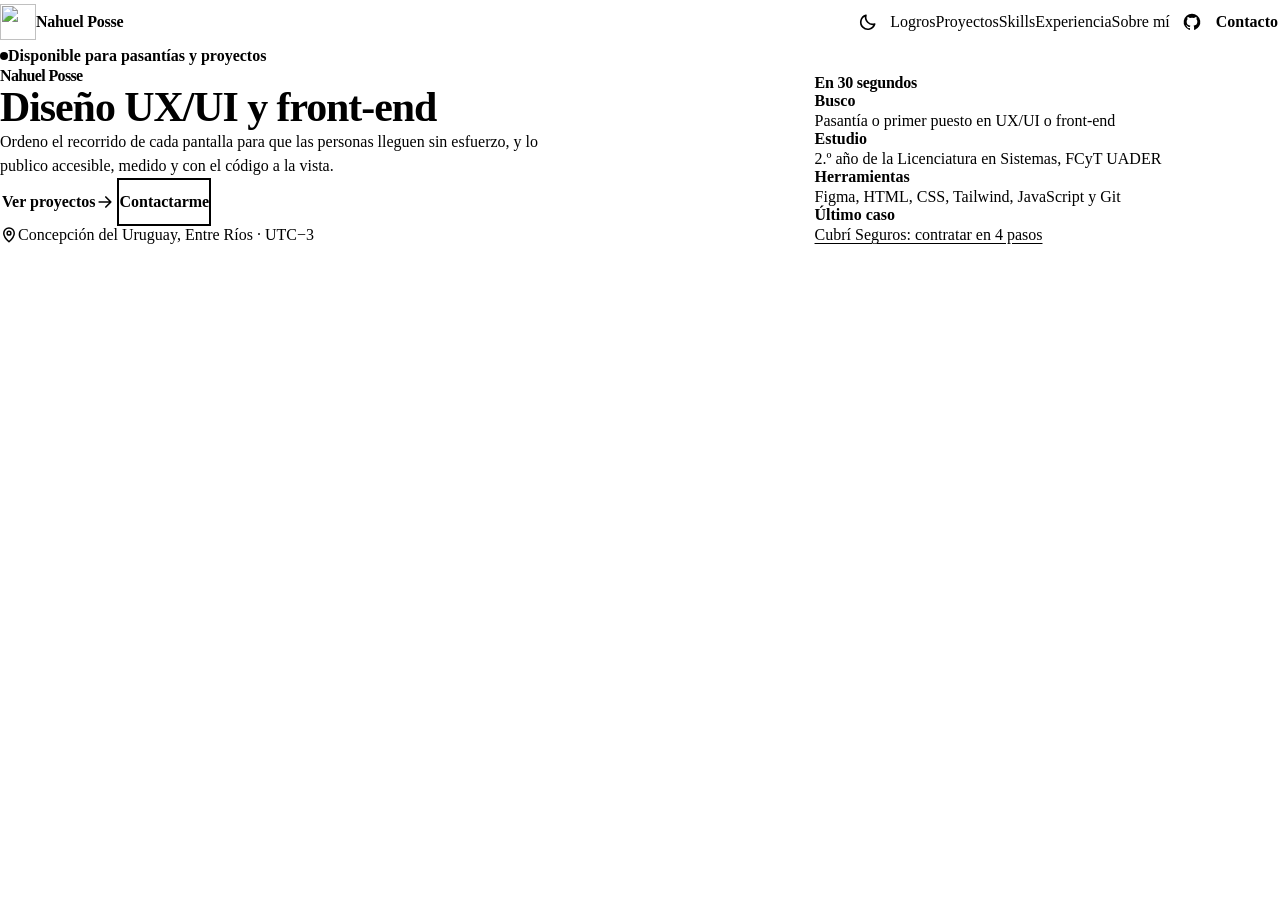
==== index.html @ 1134b464 "Agregar hero con líneas de río y ficha En 30 segundos Co-Authored-By: Claude Opus 5.5 <noreply@anthr" ====
<!doctype html>
<html lang="es">
<head>
  <meta charset="utf-8">
  <meta name="viewport" content="width=device-width, initial-scale=1">
  <meta http-equiv="Content-Security-Policy" content="default-src 'self'; img-src 'self' data:; style-src 'self'; font-src 'self'; script-src 'self'; connect-src 'self'; base-uri 'self'; form-action 'self'; object-src 'none'">
  <meta name="referrer" content="strict-origin-when-cross-origin">
  <title>Nahuel Posse · Diseño UX/UI y front-end en Entre Ríos</title>
  <meta name="description" content="Portfolio de Nahuel Posse, estudiante de Sistemas en la FCyT UADER. Casos de estudio de diseño UX/UI y maquetado accesible con HTML y CSS.">
  <meta name="author" content="Nahuel Posse">
  <meta name="theme-color" content="#f7f2e8">
  <link rel="canonical" href="https://nahux-controlz.github.io/">
  <meta property="og:type" content="website">
  <meta property="og:locale" content="es_AR">
  <meta property="og:url" content="https://nahux-controlz.github.io/">
  <meta property="og:title" content="Nahuel Posse · Diseño UX/UI y front-end">
  <meta property="og:description" content="Casos de estudio de diseño UX/UI y maquetado accesible, del recorrido del usuario al sitio publicado.">
  <meta property="og:image" content="https://nahux-controlz.github.io/assets/img/og.png">
  <meta property="og:image:width" content="1200">
  <meta property="og:image:height" content="630">
  <meta property="og:image:alt" content="Nahuel Posse, diseño UX/UI y front-end, sobre líneas de un río.">
  <meta name="twitter:card" content="summary_large_image">
  <link rel="icon" href="assets/img/favicon.svg" type="image/svg+xml">
  <link rel="icon" href="assets/img/favicon-32.png" sizes="32x32" type="image/png">
  <link rel="apple-touch-icon" href="assets/img/apple-touch-icon.png">
  <link rel="preload" href="assets/fonts/bricolage-grotesque-latin-wght-normal.woff2" as="font" type="font/woff2" crossorigin>
  <link rel="preload" href="assets/fonts/atkinson-hyperlegible-latin-400-normal.woff2" as="font" type="font/woff2" crossorigin>
  <link rel="stylesheet" href="css/tokens.css">
  <link rel="stylesheet" href="css/main.css">
  <script src="js/theme.js"></script>
  <script src="js/main.js" defer></script>
</head>
<body>
  <a class="skip-link" href="#contenido">Saltar al contenido</a>

  <header class="site-header">
    <div class="container site-header__bar">
      <a class="brand" href="#inicio">
        <img src="assets/img/favicon.svg" alt="" width="36" height="36">
        <span>Nahuel Posse</span>
      </a>

      <nav class="main-nav" id="menu-principal" aria-label="Principal">
        <ul class="main-nav__list">
          <li><a class="main-nav__link" href="#logros">Logros</a></li>
          <li><a class="main-nav__link" href="#proyectos">Proyectos</a></li>
          <li><a class="main-nav__link" href="#skills">Skills</a></li>
          <li><a class="main-nav__link" href="#experiencia">Experiencia</a></li>
          <li><a class="main-nav__link" href="#sobre-mi">Sobre mí</a></li>
        </ul>
        <div class="main-nav__actions">
          <a class="icon-btn" href="https://github.com/nahux-controlz" target="_blank" rel="noopener noreferrer" aria-label="GitHub de Nahuel Posse (abre en otra pestaña)">
            <svg viewBox="0 0 24 24" fill="currentColor" aria-hidden="true"><path d="M12 2a10 10 0 0 0-3.16 19.49c.5.09.68-.22.68-.48v-1.7c-2.78.6-3.37-1.34-3.37-1.34-.45-1.16-1.11-1.47-1.11-1.47-.91-.62.07-.61.07-.61 1 .07 1.53 1.03 1.53 1.03.89 1.53 2.34 1.09 2.91.83.09-.65.35-1.09.63-1.34-2.22-.25-4.56-1.11-4.56-4.94 0-1.09.39-1.98 1.03-2.68-.1-.25-.45-1.27.1-2.65 0 0 .84-.27 2.75 1.02a9.56 9.56 0 0 1 5 0c1.91-1.29 2.75-1.02 2.75-1.02.55 1.38.2 2.4.1 2.65.64.7 1.03 1.59 1.03 2.68 0 3.84-2.34 4.68-4.57 4.93.36.31.68.92.68 1.85v2.74c0 .27.18.58.69.48A10 10 0 0 0 12 2Z"/></svg>
          </a>
          <a class="btn btn--primary btn--small" href="#contacto">Contacto</a>
        </div>
      </nav>

      <div class="site-header__tools">
        <button class="icon-btn" type="button" data-theme-toggle aria-pressed="false" aria-label="Modo oscuro">
          <svg class="theme-icon--moon" viewBox="0 0 24 24" fill="none" stroke="currentColor" stroke-width="2" stroke-linecap="round" stroke-linejoin="round" aria-hidden="true"><path d="M20 14.5A8.5 8.5 0 0 1 9.5 4a8.5 8.5 0 1 0 10.5 10.5Z"/></svg>
          <svg class="theme-icon--sun" viewBox="0 0 24 24" fill="none" stroke="currentColor" stroke-width="2" stroke-linecap="round" aria-hidden="true"><circle cx="12" cy="12" r="4"/><path d="M12 2v2M12 20v2M4.9 4.9l1.4 1.4M17.7 17.7l1.4 1.4M2 12h2M20 12h2M4.9 19.1l1.4-1.4M17.7 6.3l1.4-1.4"/></svg>
        </button>
        <button class="icon-btn menu-toggle" type="button" data-menu-toggle aria-expanded="false" aria-controls="menu-principal" aria-label="Abrir menú">
          <svg class="menu-toggle__open" viewBox="0 0 24 24" fill="none" stroke="currentColor" stroke-width="2" stroke-linecap="round" aria-hidden="true"><path d="M4 7h16M4 12h16M4 17h16"/></svg>
          <svg class="menu-toggle__close" viewBox="0 0 24 24" fill="none" stroke="currentColor" stroke-width="2" stroke-linecap="round" aria-hidden="true"><path d="M6 6l12 12M18 6 6 18"/></svg>
        </button>
      </div>
    </div>
  </header>

  <main id="contenido" tabindex="-1">
    <section class="hero" id="inicio" aria-labelledby="hero-title">
      <svg class="river" viewBox="0 0 1600 900" preserveAspectRatio="xMidYMid slice" aria-hidden="true" focusable="false"><path class="river__line" pathLength="1" d="M-40.0 737.9C-33.0 737.0 -12.0 734.7 2.0 732.5C16.0 730.3 30.0 727.6 44.0 724.5C58.0 721.4 72.0 717.7 86.0 713.7C100.0 709.6 114.0 705.1 128.0 700.1C142.0 695.2 156.0 689.8 170.0 684.1C184.0 678.4 198.0 672.2 212.0 665.9C226.0 659.6 240.0 652.9 254.0 646.1C268.0 639.4 282.0 632.4 296.0 625.4C310.0 618.5 324.0 611.3 338.0 604.4C352.0 597.4 366.0 590.4 380.0 583.7C394.0 576.9 408.0 570.3 422.0 563.9C436.0 557.5 450.0 551.4 464.0 545.5C478.0 539.7 492.0 534.1 506.0 528.9C520.0 523.6 534.0 518.7 548.0 514.1C562.0 509.5 576.0 505.2 590.0 501.2C604.0 497.2 618.0 493.5 632.0 490.0C646.0 486.5 660.0 483.3 674.0 480.2C688.0 477.1 702.0 474.2 716.0 471.3C730.0 468.3 744.0 465.6 758.0 462.7C772.0 459.8 786.0 456.9 800.0 453.9C814.0 450.8 828.0 447.7 842.0 444.2C856.0 440.8 870.0 437.2 884.0 433.3C898.0 429.3 912.0 425.1 926.0 420.6C940.0 416.0 954.0 411.1 968.0 405.9C982.0 400.7 996.0 395.1 1010.0 389.1C1024.0 383.2 1038.0 376.9 1052.0 370.4C1066.0 363.8 1080.0 356.9 1094.0 349.8C1108.0 342.8 1122.0 335.4 1136.0 328.0C1150.0 320.6 1164.0 313.0 1178.0 305.5C1192.0 298.0 1206.0 290.3 1220.0 282.9C1234.0 275.4 1248.0 268.0 1262.0 260.9C1276.0 253.8 1290.0 246.8 1304.0 240.2C1318.0 233.7 1332.0 227.4 1346.0 221.6C1360.0 215.8 1374.0 210.4 1388.0 205.5C1402.0 200.7 1416.0 196.3 1430.0 192.4C1444.0 188.6 1458.0 185.2 1472.0 182.4C1486.0 179.7 1500.0 177.4 1514.0 175.7C1528.0 173.9 1542.0 172.7 1556.0 171.9C1570.0 171.0 1584.0 170.7 1598.0 170.6C1612.0 170.6 1633.0 171.3 1640.0 171.5"/><path class="river__line" pathLength="1" d="M-40.0 769.4C-33.0 768.7 -12.0 767.0 2.0 765.1C16.0 763.2 30.0 760.9 44.0 758.0C58.0 755.2 72.0 751.9 86.0 748.1C100.0 744.2 114.0 739.9 128.0 735.2C142.0 730.4 156.0 725.2 170.0 719.6C184.0 714.0 198.0 708.0 212.0 701.7C226.0 695.5 240.0 688.9 254.0 682.1C268.0 675.4 282.0 668.4 296.0 661.4C310.0 654.4 324.0 647.2 338.0 640.1C352.0 633.1 366.0 626.0 380.0 619.1C394.0 612.2 408.0 605.3 422.0 598.7C436.0 592.2 450.0 585.8 464.0 579.6C478.0 573.5 492.0 567.7 506.0 562.1C520.0 556.6 534.0 551.3 548.0 546.3C562.0 541.4 576.0 536.7 590.0 532.3C604.0 527.9 618.0 523.8 632.0 519.9C646.0 515.9 660.0 512.3 674.0 508.7C688.0 505.0 702.0 501.7 716.0 498.2C730.0 494.8 744.0 491.5 758.0 488.1C772.0 484.7 786.0 481.3 800.0 477.7C814.0 474.1 828.0 470.4 842.0 466.4C856.0 462.4 870.0 458.3 884.0 453.8C898.0 449.3 912.0 444.5 926.0 439.4C940.0 434.3 954.0 428.9 968.0 423.1C982.0 417.3 996.0 411.1 1010.0 404.7C1024.0 398.2 1038.0 391.4 1052.0 384.3C1066.0 377.2 1080.0 369.8 1094.0 362.3C1108.0 354.7 1122.0 346.9 1136.0 339.0C1150.0 331.2 1164.0 323.1 1178.0 315.1C1192.0 307.2 1206.0 299.1 1220.0 291.3C1234.0 283.5 1248.0 275.7 1262.0 268.2C1276.0 260.8 1290.0 253.5 1304.0 246.6C1318.0 239.8 1332.0 233.2 1346.0 227.2C1360.0 221.2 1374.0 215.5 1388.0 210.5C1402.0 205.4 1416.0 200.8 1430.0 196.9C1444.0 192.9 1458.0 189.5 1472.0 186.6C1486.0 183.7 1500.0 181.4 1514.0 179.7C1528.0 177.9 1542.0 176.7 1556.0 175.9C1570.0 175.1 1584.0 174.9 1598.0 174.9C1612.0 174.9 1633.0 175.9 1640.0 176.1"/><path class="river__line" pathLength="1" d="M-40.0 800.9C-33.0 800.3 -12.0 799.2 2.0 797.7C16.0 796.1 30.0 794.1 44.0 791.6C58.0 789.0 72.0 786.0 86.0 782.4C100.0 778.9 114.0 774.7 128.0 770.2C142.0 765.6 156.0 760.6 170.0 755.1C184.0 749.7 198.0 743.8 212.0 737.6C226.0 731.4 240.0 724.8 254.0 718.1C268.0 711.4 282.0 704.4 296.0 697.3C310.0 690.3 324.0 683.0 338.0 675.9C352.0 668.7 366.0 661.5 380.0 654.4C394.0 647.4 408.0 640.4 422.0 633.6C436.0 626.8 450.0 620.1 464.0 613.8C478.0 607.4 492.0 601.2 506.0 595.4C520.0 589.5 534.0 583.9 548.0 578.6C562.0 573.3 576.0 568.2 590.0 563.4C604.0 558.6 618.0 554.1 632.0 549.7C646.0 545.3 660.0 541.2 674.0 537.1C688.0 533.0 702.0 529.2 716.0 525.2C730.0 521.3 744.0 517.5 758.0 513.6C772.0 509.6 786.0 505.7 800.0 501.5C814.0 497.4 828.0 493.1 842.0 488.6C856.0 484.0 870.0 479.3 884.0 474.3C898.0 469.2 912.0 463.9 926.0 458.2C940.0 452.6 954.0 446.6 968.0 440.2C982.0 433.9 996.0 427.2 1010.0 420.2C1024.0 413.2 1038.0 405.8 1052.0 398.2C1066.0 390.7 1080.0 382.7 1094.0 374.7C1108.0 366.7 1122.0 358.3 1136.0 350.0C1150.0 341.7 1164.0 333.2 1178.0 324.8C1192.0 316.4 1206.0 307.9 1220.0 299.7C1234.0 291.5 1248.0 283.3 1262.0 275.5C1276.0 267.8 1290.0 260.1 1304.0 253.0C1318.0 245.9 1332.0 239.0 1346.0 232.8C1360.0 226.5 1374.0 220.6 1388.0 215.4C1402.0 210.2 1416.0 205.4 1430.0 201.3C1444.0 197.2 1458.0 193.7 1472.0 190.7C1486.0 187.8 1500.0 185.5 1514.0 183.7C1528.0 181.9 1542.0 180.7 1556.0 180.0C1570.0 179.2 1584.0 179.0 1598.0 179.2C1612.0 179.3 1633.0 180.5 1640.0 180.8"/><path class="river__line" pathLength="1" d="M-40.0 832.3C-33.0 832.0 -12.0 831.5 2.0 830.3C16.0 829.1 30.0 827.4 44.0 825.1C58.0 822.9 72.0 820.1 86.0 816.8C100.0 813.5 114.0 809.6 128.0 805.2C142.0 800.9 156.0 795.9 170.0 790.6C184.0 785.3 198.0 779.5 212.0 773.4C226.0 767.3 240.0 760.8 254.0 754.1C268.0 747.4 282.0 740.4 296.0 733.3C310.0 726.2 324.0 718.9 338.0 711.7C352.0 704.4 366.0 697.0 380.0 689.8C394.0 682.6 408.0 675.4 422.0 668.4C436.0 661.4 450.0 654.5 464.0 647.9C478.0 641.3 492.0 634.8 506.0 628.6C520.0 622.5 534.0 616.5 548.0 610.8C562.0 605.1 576.0 599.7 590.0 594.5C604.0 589.3 618.0 584.3 632.0 579.5C646.0 574.7 660.0 570.1 674.0 565.6C688.0 561.0 702.0 556.6 716.0 552.2C730.0 547.8 744.0 543.5 758.0 539.0C772.0 534.5 786.0 530.0 800.0 525.3C814.0 520.6 828.0 515.9 842.0 510.8C856.0 505.7 870.0 500.4 884.0 494.8C898.0 489.2 912.0 483.3 926.0 477.1C940.0 470.8 954.0 464.3 968.0 457.4C982.0 450.5 996.0 443.2 1010.0 435.7C1024.0 428.2 1038.0 420.3 1052.0 412.2C1066.0 404.1 1080.0 395.6 1094.0 387.1C1108.0 378.6 1122.0 369.8 1136.0 361.0C1150.0 352.2 1164.0 343.2 1178.0 334.4C1192.0 325.6 1206.0 316.7 1220.0 308.1C1234.0 299.6 1248.0 291.0 1262.0 282.9C1276.0 274.8 1290.0 266.8 1304.0 259.4C1318.0 252.0 1332.0 244.9 1346.0 238.3C1360.0 231.8 1374.0 225.8 1388.0 220.3C1402.0 214.9 1416.0 210.0 1430.0 205.8C1444.0 201.5 1458.0 197.9 1472.0 194.9C1486.0 191.9 1500.0 189.5 1514.0 187.7C1528.0 185.9 1542.0 184.7 1556.0 184.0C1570.0 183.3 1584.0 183.2 1598.0 183.4C1612.0 183.7 1633.0 185.1 1640.0 185.4"/><path class="river__line" pathLength="1" d="M-40.0 863.8C-33.0 863.7 -12.0 863.7 2.0 862.8C16.0 862.0 30.0 860.6 44.0 858.7C58.0 856.7 72.0 854.2 86.0 851.2C100.0 848.1 114.0 844.4 128.0 840.2C142.0 836.1 156.0 831.3 170.0 826.2C184.0 821.0 198.0 815.3 212.0 809.3C226.0 803.3 240.0 796.8 254.0 790.1C268.0 783.4 282.0 776.4 296.0 769.3C310.0 762.1 324.0 754.8 338.0 747.4C352.0 740.1 366.0 732.6 380.0 725.2C394.0 717.8 408.0 710.4 422.0 703.2C436.0 696.0 450.0 688.9 464.0 682.0C478.0 675.1 492.0 668.4 506.0 661.9C520.0 655.4 534.0 649.1 548.0 643.1C562.0 637.0 576.0 631.2 590.0 625.6C604.0 620.0 618.0 614.6 632.0 609.3C646.0 604.1 660.0 599.0 674.0 594.0C688.0 589.0 702.0 584.1 716.0 579.2C730.0 574.3 744.0 569.4 758.0 564.4C772.0 559.4 786.0 554.4 800.0 549.2C814.0 543.9 828.0 538.6 842.0 532.9C856.0 527.3 870.0 521.5 884.0 515.3C898.0 509.1 912.0 502.7 926.0 495.9C940.0 489.1 954.0 482.0 968.0 474.5C982.0 467.1 996.0 459.3 1010.0 451.2C1024.0 443.2 1038.0 434.7 1052.0 426.1C1066.0 417.5 1080.0 408.6 1094.0 399.5C1108.0 390.5 1122.0 381.2 1136.0 372.0C1150.0 362.7 1164.0 353.3 1178.0 344.1C1192.0 334.9 1206.0 325.6 1220.0 316.6C1234.0 307.6 1248.0 298.7 1262.0 290.2C1276.0 281.7 1290.0 273.5 1304.0 265.8C1318.0 258.0 1332.0 250.7 1346.0 243.9C1360.0 237.2 1374.0 230.9 1388.0 225.3C1402.0 219.6 1416.0 214.6 1430.0 210.2C1444.0 205.8 1458.0 202.1 1472.0 199.0C1486.0 195.9 1500.0 193.5 1514.0 191.7C1528.0 189.9 1542.0 188.7 1556.0 188.0C1570.0 187.4 1584.0 187.4 1598.0 187.7C1612.0 188.0 1633.0 189.7 1640.0 190.1"/><path class="river__line river__line--accent" pathLength="1" d="M-40.0 895.3C-33.0 895.3 -12.0 895.9 2.0 895.4C16.0 894.9 30.0 893.9 44.0 892.2C58.0 890.6 72.0 888.4 86.0 885.5C100.0 882.7 114.0 879.2 128.0 875.3C142.0 871.3 156.0 866.7 170.0 861.7C184.0 856.7 198.0 851.0 212.0 845.1C226.0 839.2 240.0 832.7 254.0 826.1C268.0 819.4 282.0 812.4 296.0 805.2C310.0 798.1 324.0 790.6 338.0 783.2C352.0 775.7 366.0 768.1 380.0 760.6C394.0 753.1 408.0 745.5 422.0 738.1C436.0 730.7 450.0 723.3 464.0 716.1C478.0 709.0 492.0 702.0 506.0 695.2C520.0 688.4 534.0 681.7 548.0 675.3C562.0 668.9 576.0 662.7 590.0 656.7C604.0 650.7 618.0 644.9 632.0 639.2C646.0 633.5 660.0 628.0 674.0 622.5C688.0 617.0 702.0 611.6 716.0 606.2C730.0 600.7 744.0 595.4 758.0 589.9C772.0 584.3 786.0 578.8 800.0 573.0C814.0 567.2 828.0 561.3 842.0 555.1C856.0 548.9 870.0 542.5 884.0 535.8C898.0 529.1 912.0 522.1 926.0 514.7C940.0 507.4 954.0 499.7 968.0 491.7C982.0 483.7 996.0 475.4 1010.0 466.8C1024.0 458.1 1038.0 449.2 1052.0 440.1C1066.0 430.9 1080.0 421.5 1094.0 412.0C1108.0 402.4 1122.0 392.7 1136.0 383.0C1150.0 373.3 1164.0 363.4 1178.0 353.7C1192.0 344.1 1206.0 334.4 1220.0 325.0C1234.0 315.6 1248.0 306.4 1262.0 297.6C1276.0 288.7 1290.0 280.2 1304.0 272.1C1318.0 264.1 1332.0 256.5 1346.0 249.5C1360.0 242.5 1374.0 236.0 1388.0 230.2C1402.0 224.4 1416.0 219.2 1430.0 214.7C1444.0 210.1 1458.0 206.3 1472.0 203.1C1486.0 200.0 1500.0 197.5 1514.0 195.7C1528.0 193.8 1542.0 192.7 1556.0 192.1C1570.0 191.5 1584.0 191.5 1598.0 192.0C1612.0 192.4 1633.0 194.3 1640.0 194.7"/><path class="river__line" pathLength="1" d="M-40.0 926.8C-33.0 927.0 -12.0 928.2 2.0 928.0C16.0 927.8 30.0 927.1 44.0 925.8C58.0 924.4 72.0 922.5 86.0 919.9C100.0 917.3 114.0 914.1 128.0 910.3C142.0 906.5 156.0 902.1 170.0 897.2C184.0 892.3 198.0 886.8 212.0 881.0C226.0 875.1 240.0 868.7 254.0 862.1C268.0 855.5 282.0 848.4 296.0 841.2C310.0 834.0 324.0 826.5 338.0 818.9C352.0 811.4 366.0 803.6 380.0 796.0C394.0 788.3 408.0 780.5 422.0 772.9C436.0 765.3 450.0 757.7 464.0 750.3C478.0 742.8 492.0 735.5 506.0 728.4C520.0 721.3 534.0 714.3 548.0 707.6C562.0 700.8 576.0 694.2 590.0 687.8C604.0 681.4 618.0 675.2 632.0 669.0C646.0 662.9 660.0 656.9 674.0 650.9C688.0 644.9 702.0 639.1 716.0 633.2C730.0 627.2 744.0 621.3 758.0 615.3C772.0 609.2 786.0 603.2 800.0 596.8C814.0 590.5 828.0 584.1 842.0 577.3C856.0 570.5 870.0 563.6 884.0 556.3C898.0 549.0 912.0 541.4 926.0 533.5C940.0 525.6 954.0 517.4 968.0 508.9C982.0 500.3 996.0 491.4 1010.0 482.3C1024.0 473.1 1038.0 463.6 1052.0 454.0C1066.0 444.3 1080.0 434.4 1094.0 424.4C1108.0 414.4 1122.0 404.1 1136.0 394.0C1150.0 383.8 1164.0 373.5 1178.0 363.4C1192.0 353.3 1206.0 343.2 1220.0 333.4C1234.0 323.7 1248.0 314.0 1262.0 304.9C1276.0 295.7 1290.0 286.8 1304.0 278.5C1318.0 270.2 1332.0 262.3 1346.0 255.1C1360.0 247.8 1374.0 241.1 1388.0 235.1C1402.0 229.1 1416.0 223.7 1430.0 219.1C1444.0 214.5 1458.0 210.5 1472.0 207.3C1486.0 204.1 1500.0 201.6 1514.0 199.7C1528.0 197.8 1542.0 196.7 1556.0 196.1C1570.0 195.6 1584.0 195.7 1598.0 196.2C1612.0 196.8 1633.0 198.9 1640.0 199.4"/><path class="river__line" pathLength="1" d="M-40.0 958.3C-33.0 958.6 -12.0 960.4 2.0 960.6C16.0 960.8 30.0 960.4 44.0 959.3C58.0 958.3 72.0 956.6 86.0 954.3C100.0 951.9 114.0 948.9 128.0 945.3C142.0 941.7 156.0 937.5 170.0 932.7C184.0 928.0 198.0 922.6 212.0 916.8C226.0 911.0 240.0 904.7 254.0 898.1C268.0 891.5 282.0 884.4 296.0 877.1C310.0 869.9 324.0 862.3 338.0 854.7C352.0 847.1 366.0 839.2 380.0 831.3C394.0 823.5 408.0 815.6 422.0 807.7C436.0 799.9 450.0 792.1 464.0 784.4C478.0 776.7 492.0 769.1 506.0 761.7C520.0 754.2 534.0 746.9 548.0 739.8C562.0 732.7 576.0 725.7 590.0 718.9C604.0 712.1 618.0 705.4 632.0 698.8C646.0 692.2 660.0 685.8 674.0 679.4C688.0 672.9 702.0 666.6 716.0 660.1C730.0 653.7 744.0 647.3 758.0 640.7C772.0 634.1 786.0 627.5 800.0 620.7C814.0 613.8 828.0 606.8 842.0 599.5C856.0 592.2 870.0 584.7 884.0 576.8C898.0 569.0 912.0 560.8 926.0 552.4C940.0 543.9 954.0 535.1 968.0 526.0C982.0 516.9 996.0 507.5 1010.0 497.8C1024.0 488.1 1038.0 478.1 1052.0 467.9C1066.0 457.8 1080.0 447.3 1094.0 436.8C1108.0 426.3 1122.0 415.6 1136.0 404.9C1150.0 394.3 1164.0 383.6 1178.0 373.0C1192.0 362.5 1206.0 352.0 1220.0 341.9C1234.0 331.7 1248.0 321.7 1262.0 312.2C1276.0 302.7 1290.0 293.5 1304.0 284.9C1318.0 276.3 1332.0 268.1 1346.0 260.6C1360.0 253.2 1374.0 246.2 1388.0 240.0C1402.0 233.9 1416.0 228.3 1430.0 223.6C1444.0 218.8 1458.0 214.7 1472.0 211.4C1486.0 208.1 1500.0 205.6 1514.0 203.7C1528.0 201.8 1542.0 200.7 1556.0 200.2C1570.0 199.7 1584.0 199.9 1598.0 200.5C1612.0 201.2 1633.0 203.5 1640.0 204.1"/><path class="river__line" pathLength="1" d="M-40.0 989.7C-33.0 990.3 -12.0 992.6 2.0 993.2C16.0 993.7 30.0 993.6 44.0 992.9C58.0 992.1 72.0 990.7 86.0 988.6C100.0 986.5 114.0 983.7 128.0 980.3C142.0 976.9 156.0 972.9 170.0 968.2C184.0 963.6 198.0 958.3 212.0 952.6C226.0 946.9 240.0 940.7 254.0 934.1C268.0 927.5 282.0 920.4 296.0 913.1C310.0 905.8 324.0 898.2 338.0 890.4C352.0 882.7 366.0 874.7 380.0 866.7C394.0 858.7 408.0 850.6 422.0 842.6C436.0 834.5 450.0 826.5 464.0 818.5C478.0 810.6 492.0 802.7 506.0 794.9C520.0 787.2 534.0 779.6 548.0 772.1C562.0 764.6 576.0 757.2 590.0 750.0C604.0 742.8 618.0 735.7 632.0 728.7C646.0 721.6 660.0 714.7 674.0 707.8C688.0 700.9 702.0 694.1 716.0 687.1C730.0 680.2 744.0 673.3 758.0 666.2C772.0 659.1 786.0 651.9 800.0 644.5C814.0 637.1 828.0 629.5 842.0 621.7C856.0 613.8 870.0 605.7 884.0 597.3C898.0 588.9 912.0 580.2 926.0 571.2C940.0 562.2 954.0 552.8 968.0 543.2C982.0 533.5 996.0 523.6 1010.0 513.3C1024.0 503.1 1038.0 492.6 1052.0 481.9C1066.0 471.2 1080.0 460.2 1094.0 449.2C1108.0 438.2 1122.0 427.0 1136.0 415.9C1150.0 404.8 1164.0 393.6 1178.0 382.7C1192.0 371.7 1206.0 360.8 1220.0 350.3C1234.0 339.8 1248.0 329.4 1262.0 319.6C1276.0 309.7 1290.0 300.2 1304.0 291.3C1318.0 282.4 1332.0 273.9 1346.0 266.2C1360.0 258.5 1374.0 251.3 1388.0 245.0C1402.0 238.6 1416.0 232.9 1430.0 228.0C1444.0 223.1 1458.0 218.9 1472.0 215.6C1486.0 212.2 1500.0 209.6 1514.0 207.7C1528.0 205.8 1542.0 204.7 1556.0 204.2C1570.0 203.8 1584.0 204.0 1598.0 204.8C1612.0 205.5 1633.0 208.1 1640.0 208.7"/><path class="river__line" pathLength="1" d="M-40.0 1021.2C-33.0 1022.0 -12.0 1024.9 2.0 1025.8C16.0 1026.6 30.0 1026.9 44.0 1026.4C58.0 1026.0 72.0 1024.8 86.0 1023.0C100.0 1021.1 114.0 1018.6 128.0 1015.4C142.0 1012.2 156.0 1008.2 170.0 1003.8C184.0 999.3 198.0 994.1 212.0 988.5C226.0 982.9 240.0 976.6 254.0 970.1C268.0 963.5 282.0 956.4 296.0 949.1C310.0 941.8 324.0 934.0 338.0 926.2C352.0 918.4 366.0 910.2 380.0 902.1C394.0 894.0 408.0 885.7 422.0 877.4C436.0 869.2 450.0 860.8 464.0 852.6C478.0 844.4 492.0 836.2 506.0 828.2C520.0 820.1 534.0 812.2 548.0 804.3C562.0 796.5 576.0 788.7 590.0 781.1C604.0 773.5 618.0 766.0 632.0 758.5C646.0 751.0 660.0 743.7 674.0 736.3C688.0 728.9 702.0 721.6 716.0 714.1C730.0 706.7 744.0 699.2 758.0 691.6C772.0 684.0 786.0 676.3 800.0 668.3C814.0 660.4 828.0 652.2 842.0 643.8C856.0 635.4 870.0 626.8 884.0 617.8C898.0 608.8 912.0 599.6 926.0 590.0C940.0 580.4 954.0 570.5 968.0 560.3C982.0 550.2 996.0 539.6 1010.0 528.9C1024.0 518.1 1038.0 507.0 1052.0 495.8C1066.0 484.6 1080.0 473.1 1094.0 461.6C1108.0 450.2 1122.0 438.5 1136.0 426.9C1150.0 415.4 1164.0 403.7 1178.0 392.3C1192.0 381.0 1206.0 369.6 1220.0 358.7C1234.0 347.8 1248.0 337.1 1262.0 326.9C1276.0 316.7 1290.0 306.8 1304.0 297.7C1318.0 288.5 1332.0 279.8 1346.0 271.8C1360.0 263.8 1374.0 256.5 1388.0 249.9C1402.0 243.3 1416.0 237.5 1430.0 232.5C1444.0 227.4 1458.0 223.2 1472.0 219.7C1486.0 216.3 1500.0 213.6 1514.0 211.7C1528.0 209.8 1542.0 208.7 1556.0 208.3C1570.0 207.8 1584.0 208.2 1598.0 209.0C1612.0 209.9 1633.0 212.6 1640.0 213.4"/><path class="river__line" pathLength="1" d="M-40.0 1052.7C-33.0 1053.6 -12.0 1057.1 2.0 1058.3C16.0 1059.6 30.0 1060.2 44.0 1060.0C58.0 1059.8 72.0 1059.0 86.0 1057.4C100.0 1055.8 114.0 1053.4 128.0 1050.4C142.0 1047.4 156.0 1043.6 170.0 1039.3C184.0 1034.9 198.0 1029.9 212.0 1024.3C226.0 1018.8 240.0 1012.6 254.0 1006.0C268.0 999.5 282.0 992.4 296.0 985.0C310.0 977.7 324.0 969.9 338.0 962.0C352.0 954.0 366.0 945.8 380.0 937.5C394.0 929.2 408.0 920.7 422.0 912.2C436.0 903.8 450.0 895.2 464.0 886.8C478.0 878.3 492.0 869.8 506.0 861.4C520.0 853.1 534.0 844.8 548.0 836.6C562.0 828.4 576.0 820.2 590.0 812.2C604.0 804.2 618.0 796.2 632.0 788.3C646.0 780.4 660.0 772.6 674.0 764.7C688.0 756.9 702.0 749.0 716.0 741.1C730.0 733.1 744.0 725.2 758.0 717.0C772.0 708.9 786.0 700.6 800.0 692.1C814.0 683.6 828.0 675.0 842.0 666.0C856.0 657.0 870.0 647.8 884.0 638.3C898.0 628.8 912.0 619.0 926.0 608.8C940.0 598.7 954.0 588.2 968.0 577.5C982.0 566.8 996.0 555.7 1010.0 544.4C1024.0 533.1 1038.0 521.5 1052.0 509.8C1066.0 498.0 1080.0 486.0 1094.0 474.1C1108.0 462.1 1122.0 449.9 1136.0 437.9C1150.0 425.9 1164.0 413.8 1178.0 402.0C1192.0 390.2 1206.0 378.4 1220.0 367.1C1234.0 355.9 1248.0 344.7 1262.0 334.2C1276.0 323.7 1290.0 313.5 1304.0 304.0C1318.0 294.6 1332.0 285.6 1346.0 277.4C1360.0 269.2 1374.0 261.6 1388.0 254.8C1402.0 248.1 1416.0 242.1 1430.0 236.9C1444.0 231.7 1458.0 227.4 1472.0 223.8C1486.0 220.3 1500.0 217.6 1514.0 215.7C1528.0 213.8 1542.0 212.7 1556.0 212.3C1570.0 211.9 1584.0 212.4 1598.0 213.3C1612.0 214.3 1633.0 217.2 1640.0 218.0"/></svg>
      <div class="container hero__grid">
        <div class="hero__copy">
          <p class="badge"><span class="badge__dot" aria-hidden="true"></span>Disponible para pasantías y proyectos</p>
          <h1 class="hero__title" id="hero-title">Nahuel Posse <span class="hero__role">Diseño UX/UI y front-end</span></h1>
          <p class="hero__lead">Ordeno el recorrido de cada pantalla para que las personas lleguen sin esfuerzo, y lo publico accesible, medido y con el código a la vista.</p>
          <div class="hero__actions">
            <a class="btn btn--primary" href="#proyectos">Ver proyectos
              <svg viewBox="0 0 24 24" fill="none" stroke="currentColor" stroke-width="2" stroke-linecap="round" stroke-linejoin="round" aria-hidden="true"><path d="M5 12h14M13 6l6 6-6 6"/></svg>
            </a>
            <a class="btn btn--secondary" href="#contacto">Contactarme</a>
          </div>
          <p class="hero__place">
            <svg viewBox="0 0 24 24" fill="none" stroke="currentColor" stroke-width="2" stroke-linecap="round" stroke-linejoin="round" aria-hidden="true"><path d="M12 21s7-6.2 7-11.5A7 7 0 0 0 5 9.500C5 14.800 12 21 12 21Z"/><circle cx="12" cy="9.500" r="2.500"/></svg>
            Concepción del Uruguay, Entre Ríos · UTC−3
          </p>
        </div>

        <aside class="ficha" aria-labelledby="ficha-title">
          <h2 class="ficha__title" id="ficha-title">En 30 segundos</h2>
          <dl class="ficha__list">
            <div>
              <dt>Busco</dt>
              <dd>Pasantía o primer puesto en UX/UI o front-end</dd>
            </div>
            <div>
              <dt>Estudio</dt>
              <dd>2.º año de la Licenciatura en Sistemas, FCyT UADER</dd>
            </div>
            <div>
              <dt>Herramientas</dt>
              <dd>Figma, HTML, CSS, Tailwind, JavaScript y Git</dd>
            </div>
            <div>
              <dt>Último caso</dt>
              <dd><a href="casos/cubri-seguros.html">Cubrí Seguros: contratar en 4 pasos</a></dd>
            </div>
          </dl>
        </aside>
      </div>
    </section>

  </main>
</body>
</html>
---- css/main.css ----
/* ==========================================================================
   Base
   ========================================================================== */
*, *::before, *::after { box-sizing: border-box; }

html {
  -webkit-text-size-adjust: 100%;
  scroll-behavior: smooth;
}

body {
  margin: 0;
  background: var(--color-bg);
  color: var(--color-ink);
  font-family: var(--font-body);
  font-size: var(--fs-base);
  line-height: var(--lh-body);
  overflow-wrap: break-word;
}

h1, h2, h3 {
  margin: 0;
  font-family: var(--font-display);
  font-weight: 700;
  line-height: var(--lh-snug);
  letter-spacing: -0.015em;
  text-wrap: balance;
}
h2 { font-size: var(--fs-2xl); line-height: 1.1; letter-spacing: -0.025em; }
h3 { font-size: var(--fs-lg); }

p { margin: 0; }
ul, ol { margin: 0; padding: 0; list-style: none; }
dl, dd { margin: 0; }
img, svg { display: block; max-width: 100%; }
img { height: auto; }

a {
  color: var(--color-primary);
  text-decoration-thickness: 1px;
  text-underline-offset: 0.2em;
  transition: color var(--dur-fast) var(--ease);
}
a:hover { color: var(--color-primary-hover); text-decoration-thickness: 2px; }
a:active { color: var(--color-primary-active); }

:focus-visible {
  outline: 3px solid var(--color-secondary);
  outline-offset: 3px;
  border-radius: 4px;
}
main:focus { outline: none; }

[id] { scroll-margin-top: calc(var(--header-h) + var(--sp-4)); }
[hidden] { display: none !important; }

.container {
  width: min(100%, calc(var(--container) + 2 * var(--gutter)));
  margin-inline: auto;
  padding-inline: var(--gutter);
}

.skip-link {
  position: absolute;
  top: var(--sp-2);
  left: var(--sp-2);
  z-index: 100;
  padding: var(--sp-3) var(--sp-4);
  border-radius: var(--radius-sm);
  background: var(--color-primary);
  color: var(--color-on-primary);
  font-weight: 700;
  transform: translateY(-200%);
}
.skip-link:hover,
.skip-link:focus { transform: none; color: var(--color-on-primary); }

/* ==========================================================================
   Componentes compartidos
   ========================================================================== */

/* Botón: reposo, :hover, :focus-visible y :active */
.btn {
  display: inline-flex;
  align-items: center;
  justify-content: center;
  gap: var(--sp-2);
  min-height: 48px;
  padding: var(--sp-3) var(--sp-6);
  border: 2px solid transparent;
  border-radius: var(--radius-full);
  font-family: var(--font-body);
  font-size: var(--fs-base);
  font-weight: 700;
  line-height: 1.2;
  text-decoration: none;
  cursor: pointer;
  transition:
    background-color var(--dur-fast) var(--ease),
    border-color var(--dur-fast) var(--ease),
    color var(--dur-fast) var(--ease),
    transform var(--dur-fast) var(--ease);
}
.btn svg { flex: none; width: 20px; height: 20px; transition: transform var(--dur) var(--ease); }
.btn:hover svg { transform: translateX(3px); }
.btn:active { transform: translateY(1px) scale(0.99); }

.btn--primary { background: var(--color-primary); color: var(--color-on-primary); }
.btn--primary:hover { background: var(--color-primary-hover); color: var(--color-on-primary); }
.btn--primary:active { background: var(--color-primary-active); color: var(--color-on-primary); }

.btn--secondary { border-color: var(--color-primary); background: transparent; color: var(--color-primary); }
.btn--secondary:hover { background: var(--color-primary); color: var(--color-on-primary); }
.btn--secondary:active { border-color: var(--color-primary-active); background: var(--color-primary-active); color: var(--color-on-primary); }

.btn--small { min-height: 44px; padding: var(--sp-2) var(--sp-5); }

/* Botón de ícono */
.icon-btn {
  display: inline-grid;
  place-items: center;
  width: 44px;
  height: 44px;
  padding: 0;
  border: 1px solid var(--color-line-strong);
  border-radius: var(--radius-full);
  background: transparent;
  color: var(--color-ink);
  cursor: pointer;
  transition: background-color var(--dur-fast) var(--ease), color var(--dur-fast) var(--ease), transform var(--dur-fast) var(--ease);
}
.icon-btn svg { width: 20px; height: 20px; }
.icon-btn:hover { background: var(--color-surface-2); color: var(--color-ink); }
.icon-btn:active { transform: scale(0.94); background: var(--color-line); color: var(--color-ink); }

/* Tag */
.tags { display: flex; flex-wrap: wrap; gap: var(--sp-2); }
.tag {
  display: inline-block;
  padding: var(--sp-1) var(--sp-3);
  border: 1px solid var(--color-line);
  border-radius: var(--radius-full);
  background: var(--color-surface-2);
  color: var(--color-ink);
  font-size: var(--fs-sm);
  line-height: 1.45;
}

/* Encabezado de sección */
.section { padding-block: var(--sp-16); }
.section__head { display: grid; gap: var(--sp-3); max-width: 46rem; margin-bottom: var(--sp-10); }
.section__lead { color: var(--color-ink-soft); font-size: var(--fs-md); line-height: 1.45; }

.eyebrow {
  display: inline-flex;
  align-items: center;
  gap: var(--sp-2);
  color: var(--color-secondary);
  font-size: var(--fs-sm);
  font-weight: 700;
  letter-spacing: 0.08em;
  text-transform: uppercase;
}
.eyebrow::before {
  content: "";
  flex: none;
  width: 28px;
  height: 8px;
  background: currentcolor;
  -webkit-mask: url("../assets/img/onda.svg") center / contain no-repeat;
  mask: url("../assets/img/onda.svg") center / contain no-repeat;
}

@media (min-width: 768px) {
  .section { padding-block: var(--sp-24); }
  .section__head { margin-bottom: var(--sp-12); }
}

/* ==========================================================================
   Header y navegación
   ========================================================================== */
.site-header {
  position: sticky;
  top: 0;
  z-index: 50;
  border-bottom: 1px solid var(--color-line);
  background: var(--color-bg);
}
.site-header__bar {
  display: flex;
  align-items: center;
  justify-content: space-between;
  gap: var(--sp-4);
  min-height: var(--header-h);
}

.brand {
  display: inline-flex;
  align-items: center;
  gap: var(--sp-3);
  min-height: 44px;
  color: var(--color-ink);
  font-family: var(--font-display);
  font-size: var(--fs-md);
  font-weight: 700;
  letter-spacing: -0.015em;
  text-decoration: none;
  white-space: nowrap;
}
.brand img { width: 36px; height: 36px; transition: transform var(--dur) var(--ease); }
.brand:hover { color: var(--color-ink); }
.brand:hover img { transform: rotate(-6deg); }
.brand:active { color: var(--color-primary); }

.site-header__tools { display: flex; align-items: center; gap: var(--sp-2); }

.theme-icon--sun { display: none; }
:root[data-theme="dark"] .theme-icon--sun { display: block; }
:root[data-theme="dark"] .theme-icon--moon { display: none; }

.menu-toggle__close { display: none; }
.menu-toggle[aria-expanded="true"] .menu-toggle__open { display: none; }
.menu-toggle[aria-expanded="true"] .menu-toggle__close { display: block; }

/* Sin JavaScript el botón no sirve: el menú queda siempre visible. */
html:not(.js) .menu-toggle { display: none; }
html:not(.js) .site-header__bar { flex-wrap: wrap; }

.main-nav {
  display: none;
  position: absolute;
  top: 100%;
  left: 0;
  right: 0;
  max-height: calc(100vh - var(--header-h));
  overflow-y: auto;
  padding: var(--sp-4) var(--gutter) var(--sp-6);
  border-bottom: 1px solid var(--color-line);
  background: var(--color-bg);
}
.main-nav.is-open { display: block; }
html:not(.js) .main-nav { display: block; position: static; order: 3; width: 100%; padding-inline: 0; border: 0; }

.main-nav__list { display: grid; gap: var(--sp-1); margin-bottom: var(--sp-4); }
.main-nav__link {
  display: flex;
  align-items: center;
  min-height: 48px;
  padding-inline: var(--sp-3);
  border-radius: var(--radius-sm);
  color: var(--color-ink);
  font-size: var(--fs-md);
  text-decoration: none;
  transition: background-color var(--dur-fast) var(--ease), color var(--dur-fast) var(--ease);
}
.main-nav__link:hover { background: var(--color-surface-2); color: var(--color-ink); }
.main-nav__link:active { background: var(--color-line); color: var(--color-ink); }
.main-nav__link[aria-current] { color: var(--color-secondary); font-weight: 700; }

.main-nav__actions { display: flex; flex-wrap: wrap; align-items: center; gap: var(--sp-3); }

@media (min-width: 1024px) {
  .menu-toggle { display: none; }

  .site-header__bar { gap: var(--sp-5); }
  .brand { margin-right: auto; }

  .main-nav,
  .main-nav.is-open,
  html:not(.js) .main-nav {
    position: static;
    display: flex;
    align-items: center;
    gap: var(--sp-4);
    width: auto;
    max-height: none;
    overflow: visible;
    padding: 0;
    border: 0;
    background: none;
  }
  .main-nav__list { display: flex; gap: var(--sp-1); margin: 0; }
  .main-nav__link { min-height: 44px; font-size: var(--fs-base); }
  .main-nav__link[aria-current] { border-radius: 0; box-shadow: inset 0 -2px 0 var(--color-secondary); }
  .main-nav__actions { flex-wrap: nowrap; gap: var(--sp-2); }
}

/* ==========================================================================
   Hero
   ========================================================================== */
.hero {
  position: relative;
  overflow: hidden;
  padding-block: var(--sp-12) var(--sp-16);
}
.river {
  position: absolute;
  inset: 0;
  width: 100%;
  height: 100%;
  pointer-events: none;
}
.river__line {
  fill: none;
  stroke: var(--color-river-line);
  stroke-width: 1.5;
  vector-effect: non-scaling-stroke;
  stroke-dasharray: 1;
  stroke-dashoffset: 0;
  animation: fluir 1.6s var(--ease) both;
}
.river__line--accent { stroke: var(--color-river-accent); stroke-width: 2; }
@keyframes fluir {
  from { stroke-dashoffset: 1; }
  to { stroke-dashoffset: 0; }
}

.hero__grid {
  position: relative;
  display: grid;
  gap: var(--sp-10);
}
.hero__copy { display: grid; justify-items: start; gap: var(--sp-6); }

.badge {
  display: inline-flex;
  align-items: center;
  gap: var(--sp-2);
  padding: var(--sp-1) var(--sp-3);
  border: 1px solid var(--color-success);
  border-radius: var(--radius-full);
  background: var(--color-surface);
  color: var(--color-success);
  font-size: var(--fs-sm);
  font-weight: 700;
  line-height: 1.5;
}
.badge__dot {
  flex: none;
  width: 8px;
  height: 8px;
  border-radius: 50%;
  background: currentcolor;
  animation: latido 2.4s ease-in-out infinite;
}
@keyframes latido {
  50% { box-shadow: 0 0 0 5px color-mix(in srgb, currentcolor 22%, transparent); }
}

.hero__title {
  font-size: var(--fs-hero);
  font-weight: 800;
  line-height: 0.98;
  letter-spacing: -0.04em;
}
.hero__role {
  display: block;
  margin-top: var(--sp-3);
  color: var(--color-primary);
  font-size: clamp(1.5rem, 1.1rem + 1.9vw, 2.75rem);
  font-weight: 600;
  line-height: 1.1;
  letter-spacing: -0.025em;
}
.hero__lead { max-width: 36rem; font-size: var(--fs-md); line-height: 1.5; }
.hero__actions { display: flex; flex-wrap: wrap; gap: var(--sp-3); }
.hero__place {
  display: inline-flex;
  align-items: center;
  gap: var(--sp-2);
  color: var(--color-ink-soft);
  font-size: var(--fs-sm);
}
.hero__place svg { flex: none; width: 18px; height: 18px; }

/* Ficha: responde lo que el reclutador busca primero */
.ficha {
  align-self: end;
  padding: var(--sp-6);
  border: 1px solid var(--color-line);
  border-radius: var(--radius-lg);
  background: var(--color-surface);
  box-shadow: var(--shadow-card);
}
.ficha__title { margin-bottom: var(--sp-4); font-size: var(--fs-lg); letter-spacing: -0.015em; }
.ficha__list { display: grid; gap: var(--sp-4); }
.ficha__list > div { display: grid; gap: 2px; padding-top: var(--sp-3); border-top: 1px solid var(--color-line); }
.ficha__list dt { color: var(--color-secondary); font-size: var(--fs-sm); font-weight: 700; }

@media (min-width: 768px) {
  .hero { padding-block: var(--sp-16) var(--sp-24); }
}
@media (min-width: 1024px) {
  .hero__grid { grid-template-columns: minmax(0, 7fr) minmax(0, 4fr); gap: var(--sp-12); }
}
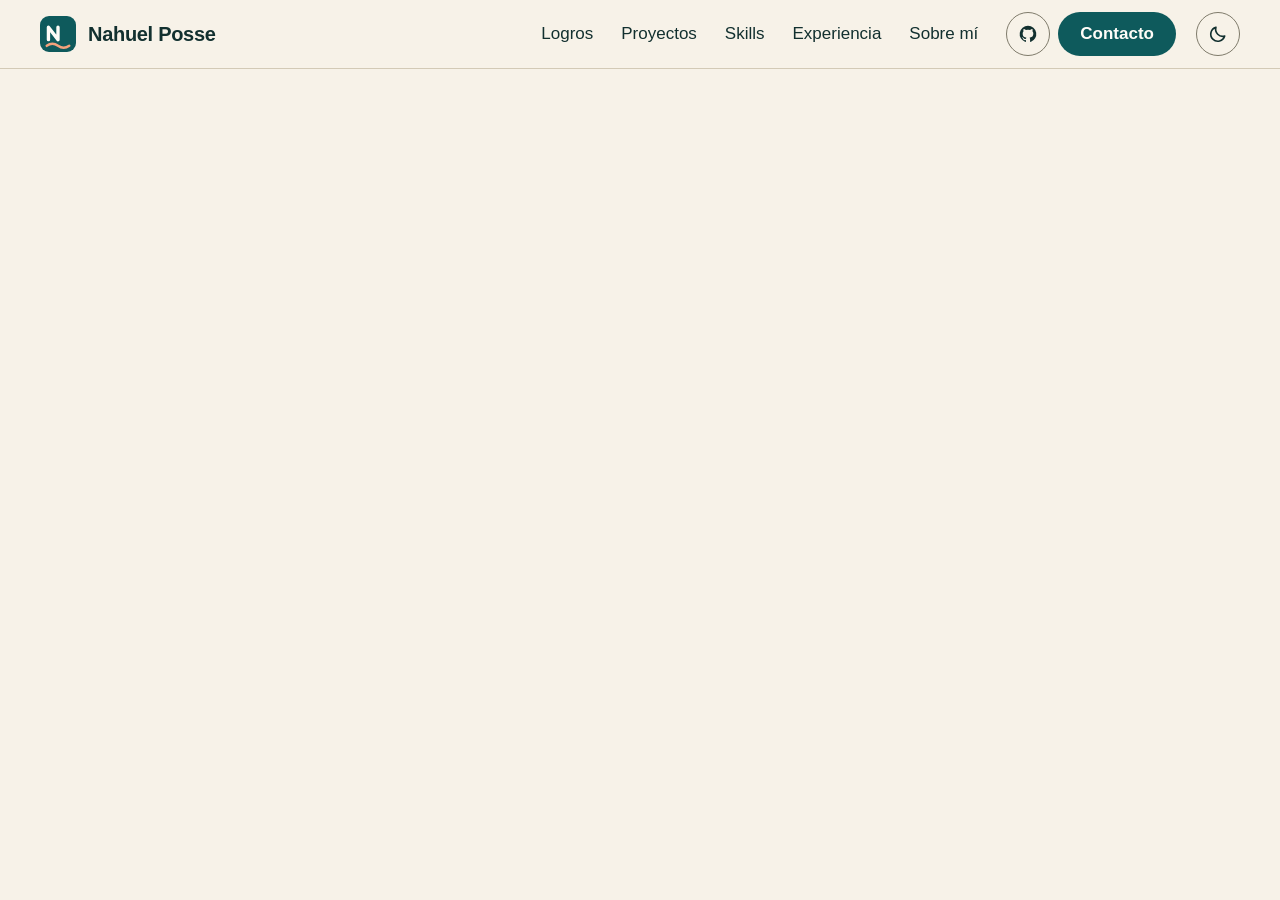
==== commit 3ee8564f: "Design tokens, estilos base y header con menú mobile Co-Authored-By: Claude Opus 5.5 <noreply@anthro" ====
--- a/index.html
+++ b/index.html
@@ -70,49 +70,6 @@
   </header>
 
   <main id="contenido" tabindex="-1">
-    <section class="hero" id="inicio" aria-labelledby="hero-title">
-      <svg class="river" viewBox="0 0 1600 900" preserveAspectRatio="xMidYMid slice" aria-hidden="true" focusable="false"><path class="river__line" pathLength="1" d="M-40.0 737.9C-33.0 737.0 -12.0 734.7 2.0 732.5C16.0 730.3 30.0 727.6 44.0 724.5C58.0 721.4 72.0 717.7 86.0 713.7C100.0 709.6 114.0 705.1 128.0 700.1C142.0 695.2 156.0 689.8 170.0 684.1C184.0 678.4 198.0 672.2 212.0 665.9C226.0 659.6 240.0 652.9 254.0 646.1C268.0 639.4 282.0 632.4 296.0 625.4C310.0 618.5 324.0 611.3 338.0 604.4C352.0 597.4 366.0 590.4 380.0 583.7C394.0 576.9 408.0 570.3 422.0 563.9C436.0 557.5 450.0 551.4 464.0 545.5C478.0 539.7 492.0 534.1 506.0 528.9C520.0 523.6 534.0 518.7 548.0 514.1C562.0 509.5 576.0 505.2 590.0 501.2C604.0 497.2 618.0 493.5 632.0 490.0C646.0 486.5 660.0 483.3 674.0 480.2C688.0 477.1 702.0 474.2 716.0 471.3C730.0 468.3 744.0 465.6 758.0 462.7C772.0 459.8 786.0 456.9 800.0 453.9C814.0 450.8 828.0 447.7 842.0 444.2C856.0 440.8 870.0 437.2 884.0 433.3C898.0 429.3 912.0 425.1 926.0 420.6C940.0 416.0 954.0 411.1 968.0 405.9C982.0 400.7 996.0 395.1 1010.0 389.1C1024.0 383.2 1038.0 376.9 1052.0 370.4C1066.0 363.8 1080.0 356.9 1094.0 349.8C1108.0 342.8 1122.0 335.4 1136.0 328.0C1150.0 320.6 1164.0 313.0 1178.0 305.5C1192.0 298.0 1206.0 290.3 1220.0 282.9C1234.0 275.4 1248.0 268.0 1262.0 260.9C1276.0 253.8 1290.0 246.8 1304.0 240.2C1318.0 233.7 1332.0 227.4 1346.0 221.6C1360.0 215.8 1374.0 210.4 1388.0 205.5C1402.0 200.7 1416.0 196.3 1430.0 192.4C1444.0 188.6 1458.0 185.2 1472.0 182.4C1486.0 179.7 1500.0 177.4 1514.0 175.7C1528.0 173.9 1542.0 172.7 1556.0 171.9C1570.0 171.0 1584.0 170.7 1598.0 170.6C1612.0 170.6 1633.0 171.3 1640.0 171.5"/><path class="river__line" pathLength="1" d="M-40.0 769.4C-33.0 768.7 -12.0 767.0 2.0 765.1C16.0 763.2 30.0 760.9 44.0 758.0C58.0 755.2 72.0 751.9 86.0 748.1C100.0 744.2 114.0 739.9 128.0 735.2C142.0 730.4 156.0 725.2 170.0 719.6C184.0 714.0 198.0 708.0 212.0 701.7C226.0 695.5 240.0 688.9 254.0 682.1C268.0 675.4 282.0 668.4 296.0 661.4C310.0 654.4 324.0 647.2 338.0 640.1C352.0 633.1 366.0 626.0 380.0 619.1C394.0 612.2 408.0 605.3 422.0 598.7C436.0 592.2 450.0 585.8 464.0 579.6C478.0 573.5 492.0 567.7 506.0 562.1C520.0 556.6 534.0 551.3 548.0 546.3C562.0 541.4 576.0 536.7 590.0 532.3C604.0 527.9 618.0 523.8 632.0 519.9C646.0 515.9 660.0 512.3 674.0 508.7C688.0 505.0 702.0 501.7 716.0 498.2C730.0 494.8 744.0 491.5 758.0 488.1C772.0 484.7 786.0 481.3 800.0 477.7C814.0 474.1 828.0 470.4 842.0 466.4C856.0 462.4 870.0 458.3 884.0 453.8C898.0 449.3 912.0 444.5 926.0 439.4C940.0 434.3 954.0 428.9 968.0 423.1C982.0 417.3 996.0 411.1 1010.0 404.7C1024.0 398.2 1038.0 391.4 1052.0 384.3C1066.0 377.2 1080.0 369.8 1094.0 362.3C1108.0 354.7 1122.0 346.9 1136.0 339.0C1150.0 331.2 1164.0 323.1 1178.0 315.1C1192.0 307.2 1206.0 299.1 1220.0 291.3C1234.0 283.5 1248.0 275.7 1262.0 268.2C1276.0 260.8 1290.0 253.5 1304.0 246.6C1318.0 239.8 1332.0 233.2 1346.0 227.2C1360.0 221.2 1374.0 215.5 1388.0 210.5C1402.0 205.4 1416.0 200.8 1430.0 196.9C1444.0 192.9 1458.0 189.5 1472.0 186.6C1486.0 183.7 1500.0 181.4 1514.0 179.7C1528.0 177.9 1542.0 176.7 1556.0 175.9C1570.0 175.1 1584.0 174.9 1598.0 174.9C1612.0 174.9 1633.0 175.9 1640.0 176.1"/><path class="river__line" pathLength="1" d="M-40.0 800.9C-33.0 800.3 -12.0 799.2 2.0 797.7C16.0 796.1 30.0 794.1 44.0 791.6C58.0 789.0 72.0 786.0 86.0 782.4C100.0 778.9 114.0 774.7 128.0 770.2C142.0 765.6 156.0 760.6 170.0 755.1C184.0 749.7 198.0 743.8 212.0 737.6C226.0 731.4 240.0 724.8 254.0 718.1C268.0 711.4 282.0 704.4 296.0 697.3C310.0 690.3 324.0 683.0 338.0 675.9C352.0 668.7 366.0 661.5 380.0 654.4C394.0 647.4 408.0 640.4 422.0 633.6C436.0 626.8 450.0 620.1 464.0 613.8C478.0 607.4 492.0 601.2 506.0 595.4C520.0 589.5 534.0 583.9 548.0 578.6C562.0 573.3 576.0 568.2 590.0 563.4C604.0 558.6 618.0 554.1 632.0 549.7C646.0 545.3 660.0 541.2 674.0 537.1C688.0 533.0 702.0 529.2 716.0 525.2C730.0 521.3 744.0 517.5 758.0 513.6C772.0 509.6 786.0 505.7 800.0 501.5C814.0 497.4 828.0 493.1 842.0 488.6C856.0 484.0 870.0 479.3 884.0 474.3C898.0 469.2 912.0 463.9 926.0 458.2C940.0 452.6 954.0 446.6 968.0 440.2C982.0 433.9 996.0 427.2 1010.0 420.2C1024.0 413.2 1038.0 405.8 1052.0 398.2C1066.0 390.7 1080.0 382.7 1094.0 374.7C1108.0 366.7 1122.0 358.3 1136.0 350.0C1150.0 341.7 1164.0 333.2 1178.0 324.8C1192.0 316.4 1206.0 307.9 1220.0 299.7C1234.0 291.5 1248.0 283.3 1262.0 275.5C1276.0 267.8 1290.0 260.1 1304.0 253.0C1318.0 245.9 1332.0 239.0 1346.0 232.8C1360.0 226.5 1374.0 220.6 1388.0 215.4C1402.0 210.2 1416.0 205.4 1430.0 201.3C1444.0 197.2 1458.0 193.7 1472.0 190.7C1486.0 187.8 1500.0 185.5 1514.0 183.7C1528.0 181.9 1542.0 180.7 1556.0 180.0C1570.0 179.2 1584.0 179.0 1598.0 179.2C1612.0 179.3 1633.0 180.5 1640.0 180.8"/><path class="river__line" pathLength="1" d="M-40.0 832.3C-33.0 832.0 -12.0 831.5 2.0 830.3C16.0 829.1 30.0 827.4 44.0 825.1C58.0 822.9 72.0 820.1 86.0 816.8C100.0 813.5 114.0 809.6 128.0 805.2C142.0 800.9 156.0 795.9 170.0 790.6C184.0 785.3 198.0 779.5 212.0 773.4C226.0 767.3 240.0 760.8 254.0 754.1C268.0 747.4 282.0 740.4 296.0 733.3C310.0 726.2 324.0 718.9 338.0 711.7C352.0 704.4 366.0 697.0 380.0 689.8C394.0 682.6 408.0 675.4 422.0 668.4C436.0 661.4 450.0 654.5 464.0 647.9C478.0 641.3 492.0 634.8 506.0 628.6C520.0 622.5 534.0 616.5 548.0 610.8C562.0 605.1 576.0 599.7 590.0 594.5C604.0 589.3 618.0 584.3 632.0 579.5C646.0 574.7 660.0 570.1 674.0 565.6C688.0 561.0 702.0 556.6 716.0 552.2C730.0 547.8 744.0 543.5 758.0 539.0C772.0 534.5 786.0 530.0 800.0 525.3C814.0 520.6 828.0 515.9 842.0 510.8C856.0 505.7 870.0 500.4 884.0 494.8C898.0 489.2 912.0 483.3 926.0 477.1C940.0 470.8 954.0 464.3 968.0 457.4C982.0 450.5 996.0 443.2 1010.0 435.7C1024.0 428.2 1038.0 420.3 1052.0 412.2C1066.0 404.1 1080.0 395.6 1094.0 387.1C1108.0 378.6 1122.0 369.8 1136.0 361.0C1150.0 352.2 1164.0 343.2 1178.0 334.4C1192.0 325.6 1206.0 316.7 1220.0 308.1C1234.0 299.6 1248.0 291.0 1262.0 282.9C1276.0 274.8 1290.0 266.8 1304.0 259.4C1318.0 252.0 1332.0 244.9 1346.0 238.3C1360.0 231.8 1374.0 225.8 1388.0 220.3C1402.0 214.9 1416.0 210.0 1430.0 205.8C1444.0 201.5 1458.0 197.9 1472.0 194.9C1486.0 191.9 1500.0 189.5 1514.0 187.7C1528.0 185.9 1542.0 184.7 1556.0 184.0C1570.0 183.3 1584.0 183.2 1598.0 183.4C1612.0 183.7 1633.0 185.1 1640.0 185.4"/><path class="river__line" pathLength="1" d="M-40.0 863.8C-33.0 863.7 -12.0 863.7 2.0 862.8C16.0 862.0 30.0 860.6 44.0 858.7C58.0 856.7 72.0 854.2 86.0 851.2C100.0 848.1 114.0 844.4 128.0 840.2C142.0 836.1 156.0 831.3 170.0 826.2C184.0 821.0 198.0 815.3 212.0 809.3C226.0 803.3 240.0 796.8 254.0 790.1C268.0 783.4 282.0 776.4 296.0 769.3C310.0 762.1 324.0 754.8 338.0 747.4C352.0 740.1 366.0 732.6 380.0 725.2C394.0 717.8 408.0 710.4 422.0 703.2C436.0 696.0 450.0 688.9 464.0 682.0C478.0 675.1 492.0 668.4 506.0 661.9C520.0 655.4 534.0 649.1 548.0 643.1C562.0 637.0 576.0 631.2 590.0 625.6C604.0 620.0 618.0 614.6 632.0 609.3C646.0 604.1 660.0 599.0 674.0 594.0C688.0 589.0 702.0 584.1 716.0 579.2C730.0 574.3 744.0 569.4 758.0 564.4C772.0 559.4 786.0 554.4 800.0 549.2C814.0 543.9 828.0 538.6 842.0 532.9C856.0 527.3 870.0 521.5 884.0 515.3C898.0 509.1 912.0 502.7 926.0 495.9C940.0 489.1 954.0 482.0 968.0 474.5C982.0 467.1 996.0 459.3 1010.0 451.2C1024.0 443.2 1038.0 434.7 1052.0 426.1C1066.0 417.5 1080.0 408.6 1094.0 399.5C1108.0 390.5 1122.0 381.2 1136.0 372.0C1150.0 362.7 1164.0 353.3 1178.0 344.1C1192.0 334.9 1206.0 325.6 1220.0 316.6C1234.0 307.6 1248.0 298.7 1262.0 290.2C1276.0 281.7 1290.0 273.5 1304.0 265.8C1318.0 258.0 1332.0 250.7 1346.0 243.9C1360.0 237.2 1374.0 230.9 1388.0 225.3C1402.0 219.6 1416.0 214.6 1430.0 210.2C1444.0 205.8 1458.0 202.1 1472.0 199.0C1486.0 195.9 1500.0 193.5 1514.0 191.7C1528.0 189.9 1542.0 188.7 1556.0 188.0C1570.0 187.4 1584.0 187.4 1598.0 187.7C1612.0 188.0 1633.0 189.7 1640.0 190.1"/><path class="river__line river__line--accent" pathLength="1" d="M-40.0 895.3C-33.0 895.3 -12.0 895.9 2.0 895.4C16.0 894.9 30.0 893.9 44.0 892.2C58.0 890.6 72.0 888.4 86.0 885.5C100.0 882.7 114.0 879.2 128.0 875.3C142.0 871.3 156.0 866.7 170.0 861.7C184.0 856.7 198.0 851.0 212.0 845.1C226.0 839.2 240.0 832.7 254.0 826.1C268.0 819.4 282.0 812.4 296.0 805.2C310.0 798.1 324.0 790.6 338.0 783.2C352.0 775.7 366.0 768.1 380.0 760.6C394.0 753.1 408.0 745.5 422.0 738.1C436.0 730.7 450.0 723.3 464.0 716.1C478.0 709.0 492.0 702.0 506.0 695.2C520.0 688.4 534.0 681.7 548.0 675.3C562.0 668.9 576.0 662.7 590.0 656.7C604.0 650.7 618.0 644.9 632.0 639.2C646.0 633.5 660.0 628.0 674.0 622.5C688.0 617.0 702.0 611.6 716.0 606.2C730.0 600.7 744.0 595.4 758.0 589.9C772.0 584.3 786.0 578.8 800.0 573.0C814.0 567.2 828.0 561.3 842.0 555.1C856.0 548.9 870.0 542.5 884.0 535.8C898.0 529.1 912.0 522.1 926.0 514.7C940.0 507.4 954.0 499.7 968.0 491.7C982.0 483.7 996.0 475.4 1010.0 466.8C1024.0 458.1 1038.0 449.2 1052.0 440.1C1066.0 430.9 1080.0 421.5 1094.0 412.0C1108.0 402.4 1122.0 392.7 1136.0 383.0C1150.0 373.3 1164.0 363.4 1178.0 353.7C1192.0 344.1 1206.0 334.4 1220.0 325.0C1234.0 315.6 1248.0 306.4 1262.0 297.6C1276.0 288.7 1290.0 280.2 1304.0 272.1C1318.0 264.1 1332.0 256.5 1346.0 249.5C1360.0 242.5 1374.0 236.0 1388.0 230.2C1402.0 224.4 1416.0 219.2 1430.0 214.7C1444.0 210.1 1458.0 206.3 1472.0 203.1C1486.0 200.0 1500.0 197.5 1514.0 195.7C1528.0 193.8 1542.0 192.7 1556.0 192.1C1570.0 191.5 1584.0 191.5 1598.0 192.0C1612.0 192.4 1633.0 194.3 1640.0 194.7"/><path class="river__line" pathLength="1" d="M-40.0 926.8C-33.0 927.0 -12.0 928.2 2.0 928.0C16.0 927.8 30.0 927.1 44.0 925.8C58.0 924.4 72.0 922.5 86.0 919.9C100.0 917.3 114.0 914.1 128.0 910.3C142.0 906.5 156.0 902.1 170.0 897.2C184.0 892.3 198.0 886.8 212.0 881.0C226.0 875.1 240.0 868.7 254.0 862.1C268.0 855.5 282.0 848.4 296.0 841.2C310.0 834.0 324.0 826.5 338.0 818.9C352.0 811.4 366.0 803.6 380.0 796.0C394.0 788.3 408.0 780.5 422.0 772.9C436.0 765.3 450.0 757.7 464.0 750.3C478.0 742.8 492.0 735.5 506.0 728.4C520.0 721.3 534.0 714.3 548.0 707.6C562.0 700.8 576.0 694.2 590.0 687.8C604.0 681.4 618.0 675.2 632.0 669.0C646.0 662.9 660.0 656.9 674.0 650.9C688.0 644.9 702.0 639.1 716.0 633.2C730.0 627.2 744.0 621.3 758.0 615.3C772.0 609.2 786.0 603.2 800.0 596.8C814.0 590.5 828.0 584.1 842.0 577.3C856.0 570.5 870.0 563.6 884.0 556.3C898.0 549.0 912.0 541.4 926.0 533.5C940.0 525.6 954.0 517.4 968.0 508.9C982.0 500.3 996.0 491.4 1010.0 482.3C1024.0 473.1 1038.0 463.6 1052.0 454.0C1066.0 444.3 1080.0 434.4 1094.0 424.4C1108.0 414.4 1122.0 404.1 1136.0 394.0C1150.0 383.8 1164.0 373.5 1178.0 363.4C1192.0 353.3 1206.0 343.2 1220.0 333.4C1234.0 323.7 1248.0 314.0 1262.0 304.9C1276.0 295.7 1290.0 286.8 1304.0 278.5C1318.0 270.2 1332.0 262.3 1346.0 255.1C1360.0 247.8 1374.0 241.1 1388.0 235.1C1402.0 229.1 1416.0 223.7 1430.0 219.1C1444.0 214.5 1458.0 210.5 1472.0 207.3C1486.0 204.1 1500.0 201.6 1514.0 199.7C1528.0 197.8 1542.0 196.7 1556.0 196.1C1570.0 195.6 1584.0 195.7 1598.0 196.2C1612.0 196.8 1633.0 198.9 1640.0 199.4"/><path class="river__line" pathLength="1" d="M-40.0 958.3C-33.0 958.6 -12.0 960.4 2.0 960.6C16.0 960.8 30.0 960.4 44.0 959.3C58.0 958.3 72.0 956.6 86.0 954.3C100.0 951.9 114.0 948.9 128.0 945.3C142.0 941.7 156.0 937.5 170.0 932.7C184.0 928.0 198.0 922.6 212.0 916.8C226.0 911.0 240.0 904.7 254.0 898.1C268.0 891.5 282.0 884.4 296.0 877.1C310.0 869.9 324.0 862.3 338.0 854.7C352.0 847.1 366.0 839.2 380.0 831.3C394.0 823.5 408.0 815.6 422.0 807.7C436.0 799.9 450.0 792.1 464.0 784.4C478.0 776.7 492.0 769.1 506.0 761.7C520.0 754.2 534.0 746.9 548.0 739.8C562.0 732.7 576.0 725.7 590.0 718.9C604.0 712.1 618.0 705.4 632.0 698.8C646.0 692.2 660.0 685.8 674.0 679.4C688.0 672.9 702.0 666.6 716.0 660.1C730.0 653.7 744.0 647.3 758.0 640.7C772.0 634.1 786.0 627.5 800.0 620.7C814.0 613.8 828.0 606.8 842.0 599.5C856.0 592.2 870.0 584.7 884.0 576.8C898.0 569.0 912.0 560.8 926.0 552.4C940.0 543.9 954.0 535.1 968.0 526.0C982.0 516.9 996.0 507.5 1010.0 497.8C1024.0 488.1 1038.0 478.1 1052.0 467.9C1066.0 457.8 1080.0 447.3 1094.0 436.8C1108.0 426.3 1122.0 415.6 1136.0 404.9C1150.0 394.3 1164.0 383.6 1178.0 373.0C1192.0 362.5 1206.0 352.0 1220.0 341.9C1234.0 331.7 1248.0 321.7 1262.0 312.2C1276.0 302.7 1290.0 293.5 1304.0 284.9C1318.0 276.3 1332.0 268.1 1346.0 260.6C1360.0 253.2 1374.0 246.2 1388.0 240.0C1402.0 233.9 1416.0 228.3 1430.0 223.6C1444.0 218.8 1458.0 214.7 1472.0 211.4C1486.0 208.1 1500.0 205.6 1514.0 203.7C1528.0 201.8 1542.0 200.7 1556.0 200.2C1570.0 199.7 1584.0 199.9 1598.0 200.5C1612.0 201.2 1633.0 203.5 1640.0 204.1"/><path class="river__line" pathLength="1" d="M-40.0 989.7C-33.0 990.3 -12.0 992.6 2.0 993.2C16.0 993.7 30.0 993.6 44.0 992.9C58.0 992.1 72.0 990.7 86.0 988.6C100.0 986.5 114.0 983.7 128.0 980.3C142.0 976.9 156.0 972.9 170.0 968.2C184.0 963.6 198.0 958.3 212.0 952.6C226.0 946.9 240.0 940.7 254.0 934.1C268.0 927.5 282.0 920.4 296.0 913.1C310.0 905.8 324.0 898.2 338.0 890.4C352.0 882.7 366.0 874.7 380.0 866.7C394.0 858.7 408.0 850.6 422.0 842.6C436.0 834.5 450.0 826.5 464.0 818.5C478.0 810.6 492.0 802.7 506.0 794.9C520.0 787.2 534.0 779.6 548.0 772.1C562.0 764.6 576.0 757.2 590.0 750.0C604.0 742.8 618.0 735.7 632.0 728.7C646.0 721.6 660.0 714.7 674.0 707.8C688.0 700.9 702.0 694.1 716.0 687.1C730.0 680.2 744.0 673.3 758.0 666.2C772.0 659.1 786.0 651.9 800.0 644.5C814.0 637.1 828.0 629.5 842.0 621.7C856.0 613.8 870.0 605.7 884.0 597.3C898.0 588.9 912.0 580.2 926.0 571.2C940.0 562.2 954.0 552.8 968.0 543.2C982.0 533.5 996.0 523.6 1010.0 513.3C1024.0 503.1 1038.0 492.6 1052.0 481.9C1066.0 471.2 1080.0 460.2 1094.0 449.2C1108.0 438.2 1122.0 427.0 1136.0 415.9C1150.0 404.8 1164.0 393.6 1178.0 382.7C1192.0 371.7 1206.0 360.8 1220.0 350.3C1234.0 339.8 1248.0 329.4 1262.0 319.6C1276.0 309.7 1290.0 300.2 1304.0 291.3C1318.0 282.4 1332.0 273.9 1346.0 266.2C1360.0 258.5 1374.0 251.3 1388.0 245.0C1402.0 238.6 1416.0 232.9 1430.0 228.0C1444.0 223.1 1458.0 218.9 1472.0 215.6C1486.0 212.2 1500.0 209.6 1514.0 207.7C1528.0 205.8 1542.0 204.7 1556.0 204.2C1570.0 203.8 1584.0 204.0 1598.0 204.8C1612.0 205.5 1633.0 208.1 1640.0 208.7"/><path class="river__line" pathLength="1" d="M-40.0 1021.2C-33.0 1022.0 -12.0 1024.9 2.0 1025.8C16.0 1026.6 30.0 1026.9 44.0 1026.4C58.0 1026.0 72.0 1024.8 86.0 1023.0C100.0 1021.1 114.0 1018.6 128.0 1015.4C142.0 1012.2 156.0 1008.2 170.0 1003.8C184.0 999.3 198.0 994.1 212.0 988.5C226.0 982.9 240.0 976.6 254.0 970.1C268.0 963.5 282.0 956.4 296.0 949.1C310.0 941.8 324.0 934.0 338.0 926.2C352.0 918.4 366.0 910.2 380.0 902.1C394.0 894.0 408.0 885.7 422.0 877.4C436.0 869.2 450.0 860.8 464.0 852.6C478.0 844.4 492.0 836.2 506.0 828.2C520.0 820.1 534.0 812.2 548.0 804.3C562.0 796.5 576.0 788.7 590.0 781.1C604.0 773.5 618.0 766.0 632.0 758.5C646.0 751.0 660.0 743.7 674.0 736.3C688.0 728.9 702.0 721.6 716.0 714.1C730.0 706.7 744.0 699.2 758.0 691.6C772.0 684.0 786.0 676.3 800.0 668.3C814.0 660.4 828.0 652.2 842.0 643.8C856.0 635.4 870.0 626.8 884.0 617.8C898.0 608.8 912.0 599.6 926.0 590.0C940.0 580.4 954.0 570.5 968.0 560.3C982.0 550.2 996.0 539.6 1010.0 528.9C1024.0 518.1 1038.0 507.0 1052.0 495.8C1066.0 484.6 1080.0 473.1 1094.0 461.6C1108.0 450.2 1122.0 438.5 1136.0 426.9C1150.0 415.4 1164.0 403.7 1178.0 392.3C1192.0 381.0 1206.0 369.6 1220.0 358.7C1234.0 347.8 1248.0 337.1 1262.0 326.9C1276.0 316.7 1290.0 306.8 1304.0 297.7C1318.0 288.5 1332.0 279.8 1346.0 271.8C1360.0 263.8 1374.0 256.5 1388.0 249.9C1402.0 243.3 1416.0 237.5 1430.0 232.5C1444.0 227.4 1458.0 223.2 1472.0 219.7C1486.0 216.3 1500.0 213.6 1514.0 211.7C1528.0 209.8 1542.0 208.7 1556.0 208.3C1570.0 207.8 1584.0 208.2 1598.0 209.0C1612.0 209.9 1633.0 212.6 1640.0 213.4"/><path class="river__line" pathLength="1" d="M-40.0 1052.7C-33.0 1053.6 -12.0 1057.1 2.0 1058.3C16.0 1059.6 30.0 1060.2 44.0 1060.0C58.0 1059.8 72.0 1059.0 86.0 1057.4C100.0 1055.8 114.0 1053.4 128.0 1050.4C142.0 1047.4 156.0 1043.6 170.0 1039.3C184.0 1034.9 198.0 1029.9 212.0 1024.3C226.0 1018.8 240.0 1012.6 254.0 1006.0C268.0 999.5 282.0 992.4 296.0 985.0C310.0 977.7 324.0 969.9 338.0 962.0C352.0 954.0 366.0 945.8 380.0 937.5C394.0 929.2 408.0 920.7 422.0 912.2C436.0 903.8 450.0 895.2 464.0 886.8C478.0 878.3 492.0 869.8 506.0 861.4C520.0 853.1 534.0 844.8 548.0 836.6C562.0 828.4 576.0 820.2 590.0 812.2C604.0 804.2 618.0 796.2 632.0 788.3C646.0 780.4 660.0 772.6 674.0 764.7C688.0 756.9 702.0 749.0 716.0 741.1C730.0 733.1 744.0 725.2 758.0 717.0C772.0 708.9 786.0 700.6 800.0 692.1C814.0 683.6 828.0 675.0 842.0 666.0C856.0 657.0 870.0 647.8 884.0 638.3C898.0 628.8 912.0 619.0 926.0 608.8C940.0 598.7 954.0 588.2 968.0 577.5C982.0 566.8 996.0 555.7 1010.0 544.4C1024.0 533.1 1038.0 521.5 1052.0 509.8C1066.0 498.0 1080.0 486.0 1094.0 474.1C1108.0 462.1 1122.0 449.9 1136.0 437.9C1150.0 425.9 1164.0 413.8 1178.0 402.0C1192.0 390.2 1206.0 378.4 1220.0 367.1C1234.0 355.9 1248.0 344.7 1262.0 334.2C1276.0 323.7 1290.0 313.5 1304.0 304.0C1318.0 294.6 1332.0 285.6 1346.0 277.4C1360.0 269.2 1374.0 261.6 1388.0 254.8C1402.0 248.1 1416.0 242.1 1430.0 236.9C1444.0 231.7 1458.0 227.4 1472.0 223.8C1486.0 220.3 1500.0 217.6 1514.0 215.7C1528.0 213.8 1542.0 212.7 1556.0 212.3C1570.0 211.9 1584.0 212.4 1598.0 213.3C1612.0 214.3 1633.0 217.2 1640.0 218.0"/></svg>
-      <div class="container hero__grid">
-        <div class="hero__copy">
-          <p class="badge"><span class="badge__dot" aria-hidden="true"></span>Disponible para pasantías y proyectos</p>
-          <h1 class="hero__title" id="hero-title">Nahuel Posse <span class="hero__role">Diseño UX/UI y front-end</span></h1>
-          <p class="hero__lead">Ordeno el recorrido de cada pantalla para que las personas lleguen sin esfuerzo, y lo publico accesible, medido y con el código a la vista.</p>
-          <div class="hero__actions">
-            <a class="btn btn--primary" href="#proyectos">Ver proyectos
-              <svg viewBox="0 0 24 24" fill="none" stroke="currentColor" stroke-width="2" stroke-linecap="round" stroke-linejoin="round" aria-hidden="true"><path d="M5 12h14M13 6l6 6-6 6"/></svg>
-            </a>
-            <a class="btn btn--secondary" href="#contacto">Contactarme</a>
-          </div>
-          <p class="hero__place">
-            <svg viewBox="0 0 24 24" fill="none" stroke="currentColor" stroke-width="2" stroke-linecap="round" stroke-linejoin="round" aria-hidden="true"><path d="M12 21s7-6.2 7-11.5A7 7 0 0 0 5 9.500C5 14.800 12 21 12 21Z"/><circle cx="12" cy="9.500" r="2.500"/></svg>
-            Concepción del Uruguay, Entre Ríos · UTC−3
-          </p>
-        </div>
-
-        <aside class="ficha" aria-labelledby="ficha-title">
-          <h2 class="ficha__title" id="ficha-title">En 30 segundos</h2>
-          <dl class="ficha__list">
-            <div>
-              <dt>Busco</dt>
-              <dd>Pasantía o primer puesto en UX/UI o front-end</dd>
-            </div>
-            <div>
-              <dt>Estudio</dt>
-              <dd>2.º año de la Licenciatura en Sistemas, FCyT UADER</dd>
-            </div>
-            <div>
-              <dt>Herramientas</dt>
-              <dd>Figma, HTML, CSS, Tailwind, JavaScript y Git</dd>
-            </div>
-            <div>
-              <dt>Último caso</dt>
-              <dd><a href="casos/cubri-seguros.html">Cubrí Seguros: contratar en 4 pasos</a></dd>
-            </div>
-          </dl>
-        </aside>
-      </div>
-    </section>
-
   </main>
 </body>
 </html>
--- a/css/tokens.css
+++ b/css/tokens.css
@@ -0,0 +1,150 @@
+/* ==========================================================================
+   Design tokens — concepto "Cauce"
+   Mismos nombres y valores que las variables del archivo de Figma.
+   ========================================================================== */
+
+@font-face {
+  font-family: "Bricolage Grotesque";
+  src: url("../assets/fonts/bricolage-grotesque-latin-wght-normal.woff2") format("woff2");
+  font-weight: 200 800;
+  font-style: normal;
+  font-display: swap;
+}
+@font-face {
+  font-family: "Atkinson Hyperlegible";
+  src: url("../assets/fonts/atkinson-hyperlegible-latin-400-normal.woff2") format("woff2");
+  font-weight: 400;
+  font-style: normal;
+  font-display: swap;
+}
+@font-face {
+  font-family: "Atkinson Hyperlegible";
+  src: url("../assets/fonts/atkinson-hyperlegible-latin-700-normal.woff2") format("woff2");
+  font-weight: 700;
+  font-style: normal;
+  font-display: swap;
+}
+
+:root {
+  color-scheme: light;
+
+  /* Color · marca */
+  --color-primary: #0e5a5c;         /* río */
+  --color-primary-hover: #0a4648;
+  --color-primary-active: #073436;
+  --color-on-primary: #fffdf8;
+  --color-secondary: #a83f18;       /* arcilla */
+  --color-secondary-hover: #8c3311;
+  --color-on-secondary: #fffdf8;
+
+  /* Color · neutros */
+  --color-bg: #f7f2e8;              /* arena */
+  --color-surface: #fffdf8;         /* papel */
+  --color-surface-2: #efe8d9;
+  --color-ink: #12302f;             /* tinta */
+  --color-ink-soft: #435553;
+  --color-line: #d3cab6;
+  --color-line-strong: #7f7b6b;     /* bordes con 3:1 para controles */
+
+  /* Color · estados */
+  --color-success: #23653a;
+  --color-warning: #805300;
+  --color-error: #ad2519;
+  --color-info: #0d5a8c;
+
+  /* Color · ilustración (contacto y líneas) */
+  --color-contact-bg: #0e5a5c;
+  --color-contact-ink: #fffdf8;
+  --color-contact-soft: #d9ece8;
+  --color-river-line: #bfd3cb;
+  --color-river-accent: #a83f18;
+
+  /* Tipografía */
+  --font-display: "Bricolage Grotesque", "Trebuchet MS", "Segoe UI", sans-serif;
+  --font-body: "Atkinson Hyperlegible", "Segoe UI", Verdana, sans-serif;
+
+  --fs-sm: 0.875rem;      /* 14 */
+  --fs-base: 1.0625rem;   /* 17 */
+  --fs-md: 1.25rem;       /* 20 */
+  --fs-lg: 1.5rem;        /* 24 */
+  --fs-xl: clamp(1.75rem, 1.5rem + 1.1vw, 2.25rem);   /* 28–36 */
+  --fs-2xl: clamp(2.25rem, 1.8rem + 2vw, 3.25rem);    /* 36–52 */
+  --fs-hero: clamp(3.25rem, 2rem + 6vw, 6.5rem);      /* 52–104 */
+
+  --lh-tight: 1.05;
+  --lh-snug: 1.25;
+  --lh-body: 1.6;
+
+  /* Espaciado (múltiplos de 4) */
+  --sp-1: 0.25rem;  /* 4 */
+  --sp-2: 0.5rem;   /* 8 */
+  --sp-3: 0.75rem;  /* 12 */
+  --sp-4: 1rem;     /* 16 */
+  --sp-5: 1.25rem;  /* 20 */
+  --sp-6: 1.5rem;   /* 24 */
+  --sp-8: 2rem;     /* 32 */
+  --sp-10: 2.5rem;  /* 40 */
+  --sp-12: 3rem;    /* 48 */
+  --sp-16: 4rem;    /* 64 */
+  --sp-24: 6rem;    /* 96 */
+
+  /* Grilla */
+  --container: 75rem;   /* 1200 */
+  --gutter: var(--sp-4);
+  --header-h: 4.25rem;  /* 68 */
+
+  /* Forma y elevación */
+  --radius-sm: 0.5rem;
+  --radius-md: 1rem;
+  --radius-lg: 1.5rem;
+  --radius-full: 999px;
+  --shadow-card: 0 1px 0 rgb(18 48 47 / 6%), 0 12px 28px -18px rgb(18 48 47 / 35%);
+  --shadow-lift: 0 2px 0 rgb(18 48 47 / 6%), 0 24px 40px -22px rgb(18 48 47 / 50%);
+
+  /* Movimiento */
+  --ease: cubic-bezier(0.2, 0.7, 0.2, 1);
+  --dur-fast: 140ms;
+  --dur: 260ms;
+}
+
+/* Modo oscuro: "río de noche". Se aplica por preferencia del sistema o por el toggle. */
+:root[data-theme="dark"] {
+  color-scheme: dark;
+
+  --color-primary: #7fd6cd;
+  --color-primary-hover: #a0e4dd;
+  --color-primary-active: #c0efe9;
+  --color-on-primary: #0b1f1f;
+  --color-secondary: #f4a27c;
+  --color-secondary-hover: #f8bb9d;
+  --color-on-secondary: #0b1f1f;
+
+  --color-bg: #0f1d1d;
+  --color-surface: #162827;
+  --color-surface-2: #1f3533;
+  --color-ink: #f1ecdf;
+  --color-ink-soft: #bdc8c1;
+  --color-line: #33504c;
+  --color-line-strong: #7f9a94;
+
+  --color-success: #84d6a0;
+  --color-warning: #ecc26c;
+  --color-error: #ff9c91;
+  --color-info: #8cc8f0;
+
+  --color-contact-bg: #1a3a39;
+  --color-contact-ink: #f1ecdf;
+  --color-contact-soft: #c9dcd7;
+  --color-river-line: #2c4a47;
+  --color-river-accent: #f4a27c;
+
+  --shadow-card: 0 1px 0 rgb(0 0 0 / 30%), 0 12px 28px -18px rgb(0 0 0 / 70%);
+  --shadow-lift: 0 2px 0 rgb(0 0 0 / 30%), 0 24px 40px -22px rgb(0 0 0 / 85%);
+}
+
+@media (min-width: 768px) {
+  :root { --gutter: var(--sp-8); }
+}
+@media (min-width: 1280px) {
+  :root { --gutter: var(--sp-10); }
+}
--- a/css/main.css
+++ b/css/main.css
@@ -284,112 +284,3 @@
   .main-nav__link[aria-current] { border-radius: 0; box-shadow: inset 0 -2px 0 var(--color-secondary); }
   .main-nav__actions { flex-wrap: nowrap; gap: var(--sp-2); }
 }
-
-/* ==========================================================================
-   Hero
-   ========================================================================== */
-.hero {
-  position: relative;
-  overflow: hidden;
-  padding-block: var(--sp-12) var(--sp-16);
-}
-.river {
-  position: absolute;
-  inset: 0;
-  width: 100%;
-  height: 100%;
-  pointer-events: none;
-}
-.river__line {
-  fill: none;
-  stroke: var(--color-river-line);
-  stroke-width: 1.5;
-  vector-effect: non-scaling-stroke;
-  stroke-dasharray: 1;
-  stroke-dashoffset: 0;
-  animation: fluir 1.6s var(--ease) both;
-}
-.river__line--accent { stroke: var(--color-river-accent); stroke-width: 2; }
-@keyframes fluir {
-  from { stroke-dashoffset: 1; }
-  to { stroke-dashoffset: 0; }
-}
-
-.hero__grid {
-  position: relative;
-  display: grid;
-  gap: var(--sp-10);
-}
-.hero__copy { display: grid; justify-items: start; gap: var(--sp-6); }
-
-.badge {
-  display: inline-flex;
-  align-items: center;
-  gap: var(--sp-2);
-  padding: var(--sp-1) var(--sp-3);
-  border: 1px solid var(--color-success);
-  border-radius: var(--radius-full);
-  background: var(--color-surface);
-  color: var(--color-success);
-  font-size: var(--fs-sm);
-  font-weight: 700;
-  line-height: 1.5;
-}
-.badge__dot {
-  flex: none;
-  width: 8px;
-  height: 8px;
-  border-radius: 50%;
-  background: currentcolor;
-  animation: latido 2.4s ease-in-out infinite;
-}
-@keyframes latido {
-  50% { box-shadow: 0 0 0 5px color-mix(in srgb, currentcolor 22%, transparent); }
-}
-
-.hero__title {
-  font-size: var(--fs-hero);
-  font-weight: 800;
-  line-height: 0.98;
-  letter-spacing: -0.04em;
-}
-.hero__role {
-  display: block;
-  margin-top: var(--sp-3);
-  color: var(--color-primary);
-  font-size: clamp(1.5rem, 1.1rem + 1.9vw, 2.75rem);
-  font-weight: 600;
-  line-height: 1.1;
-  letter-spacing: -0.025em;
-}
-.hero__lead { max-width: 36rem; font-size: var(--fs-md); line-height: 1.5; }
-.hero__actions { display: flex; flex-wrap: wrap; gap: var(--sp-3); }
-.hero__place {
-  display: inline-flex;
-  align-items: center;
-  gap: var(--sp-2);
-  color: var(--color-ink-soft);
-  font-size: var(--fs-sm);
-}
-.hero__place svg { flex: none; width: 18px; height: 18px; }
-
-/* Ficha: responde lo que el reclutador busca primero */
-.ficha {
-  align-self: end;
-  padding: var(--sp-6);
-  border: 1px solid var(--color-line);
-  border-radius: var(--radius-lg);
-  background: var(--color-surface);
-  box-shadow: var(--shadow-card);
-}
-.ficha__title { margin-bottom: var(--sp-4); font-size: var(--fs-lg); letter-spacing: -0.015em; }
-.ficha__list { display: grid; gap: var(--sp-4); }
-.ficha__list > div { display: grid; gap: 2px; padding-top: var(--sp-3); border-top: 1px solid var(--color-line); }
-.ficha__list dt { color: var(--color-secondary); font-size: var(--fs-sm); font-weight: 700; }
-
-@media (min-width: 768px) {
-  .hero { padding-block: var(--sp-16) var(--sp-24); }
-}
-@media (min-width: 1024px) {
-  .hero__grid { grid-template-columns: minmax(0, 7fr) minmax(0, 4fr); gap: var(--sp-12); }
-}
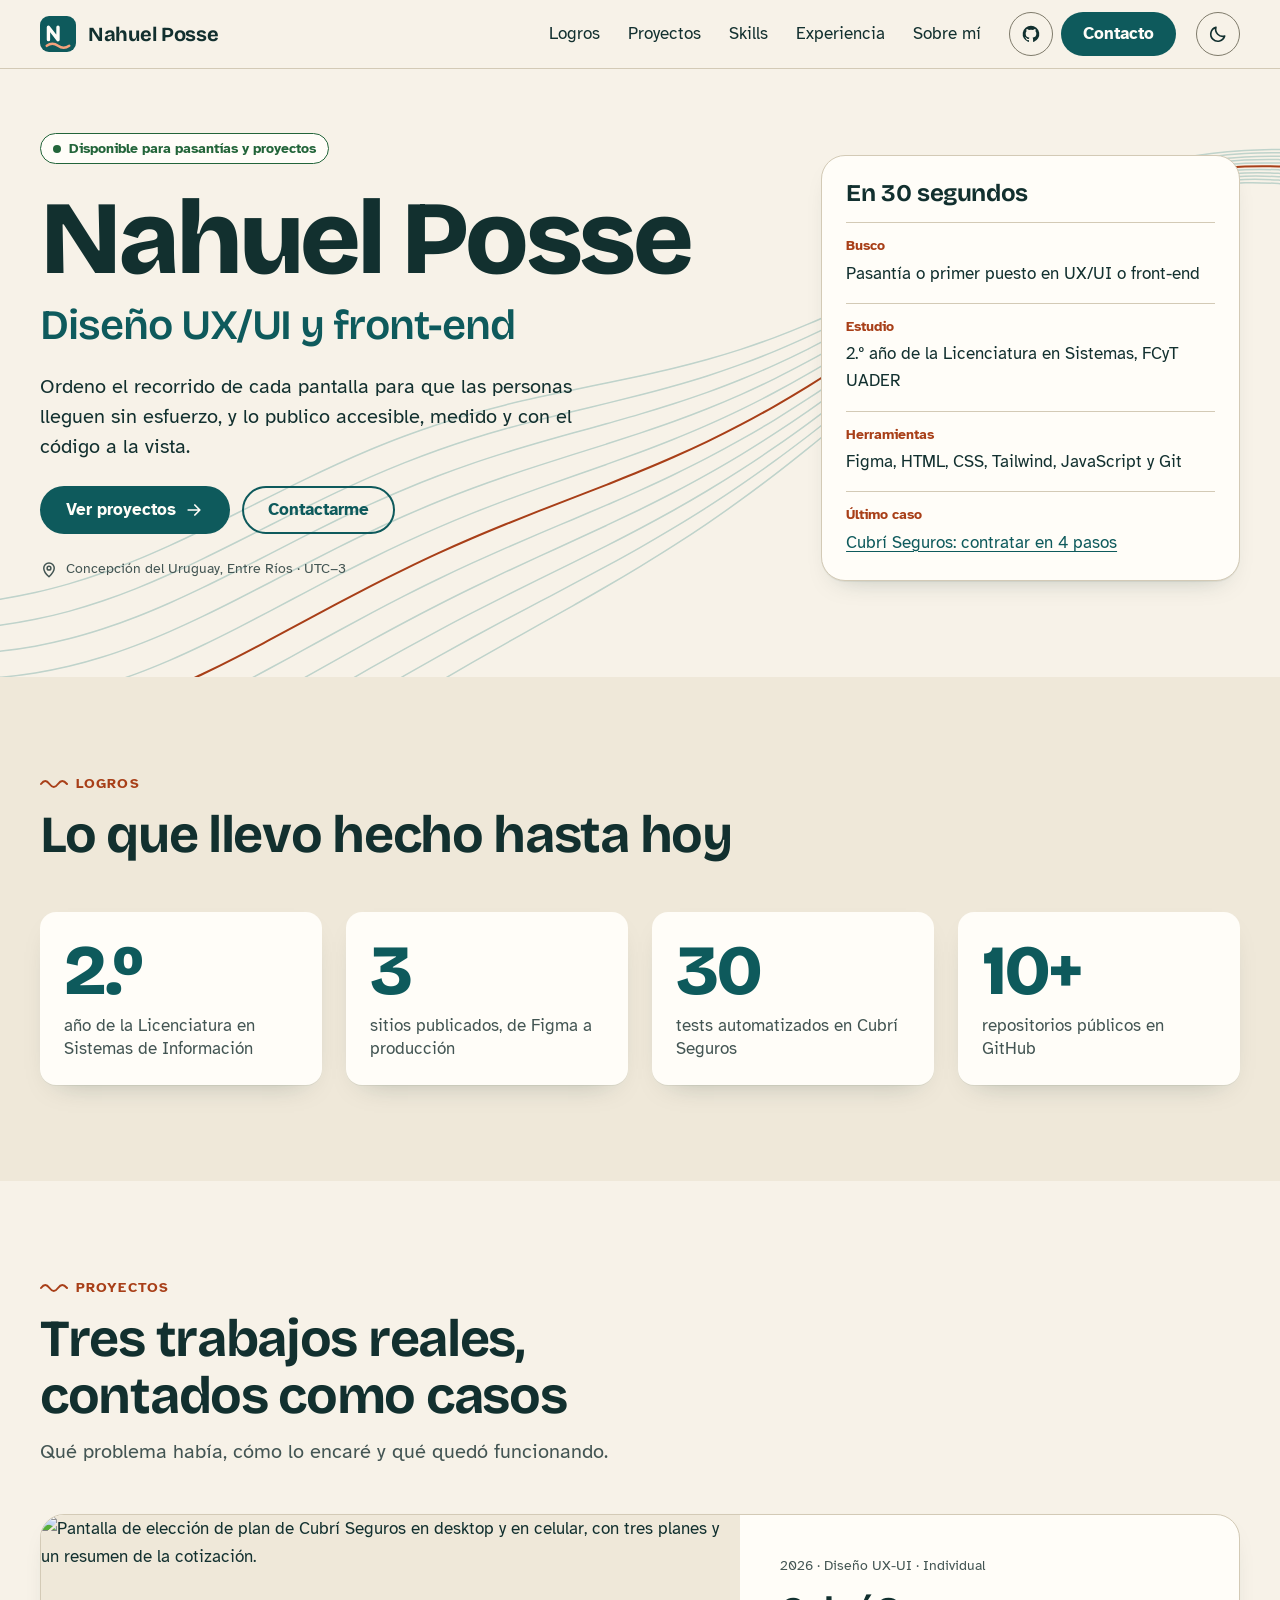
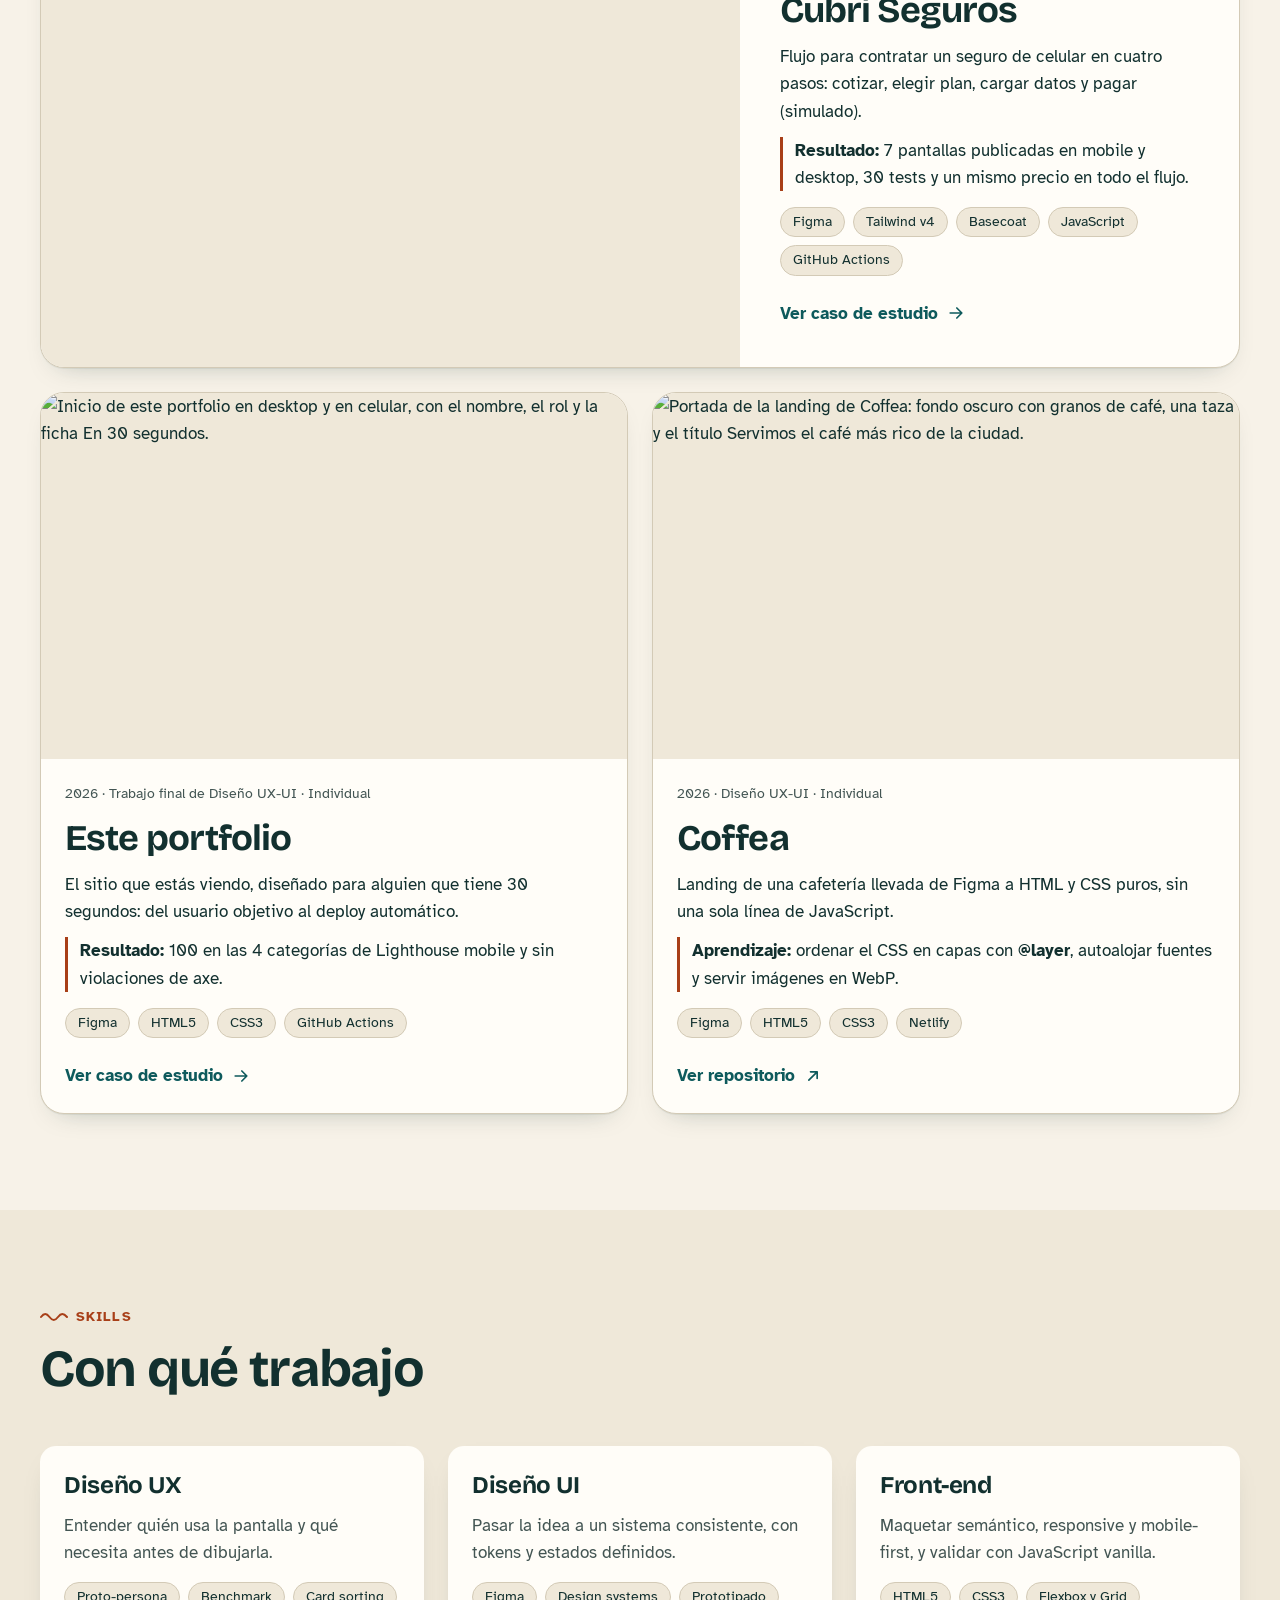
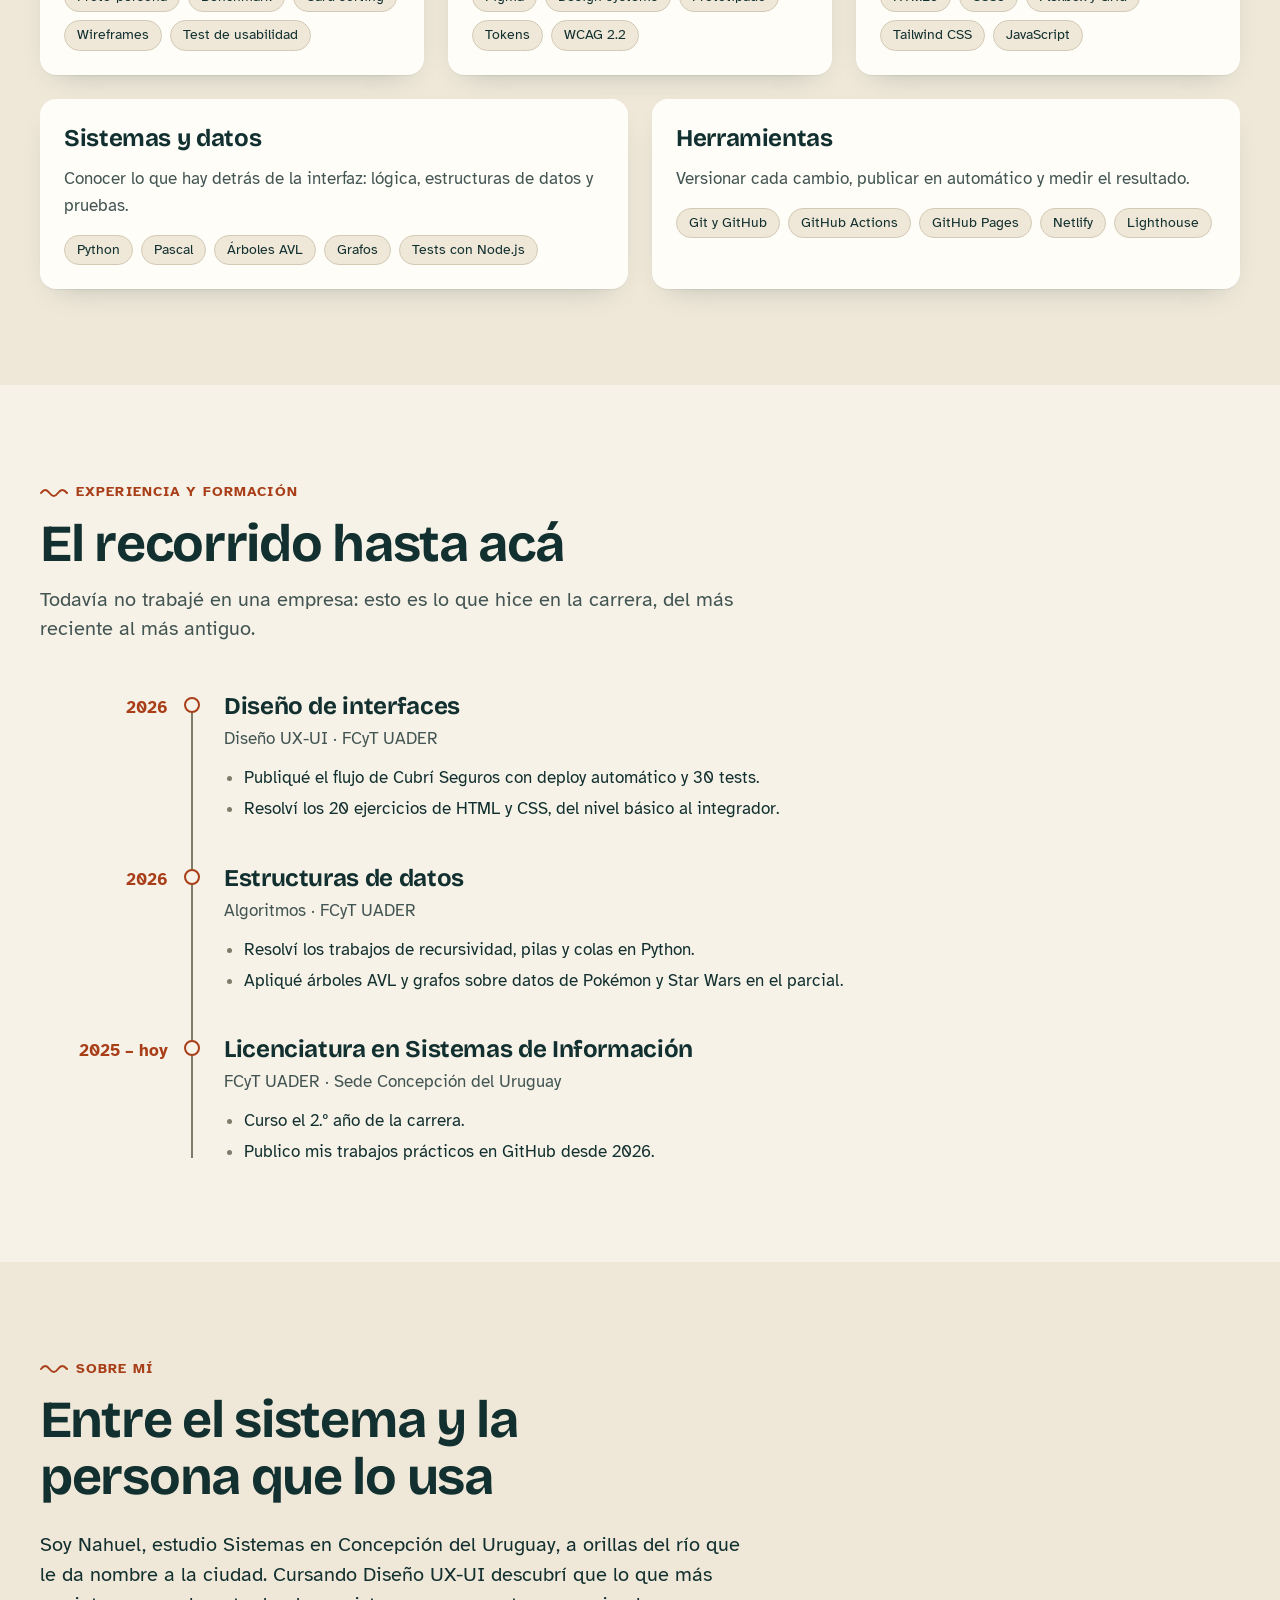
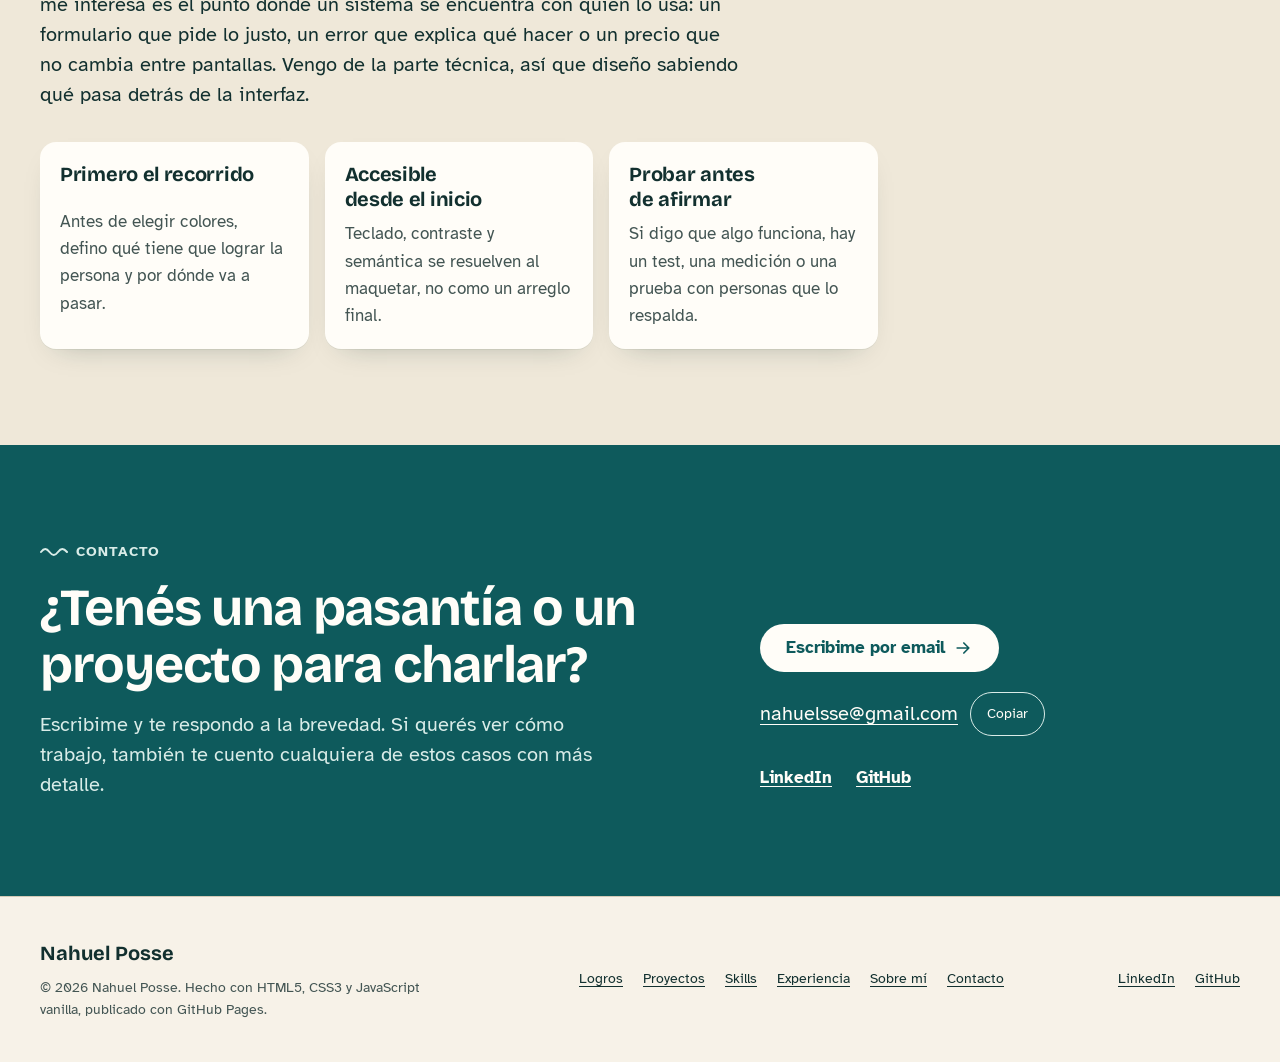
==== commit 4d64b0ea: "Agregar contacto, footer y soporte de movimiento reducido Co-Authored-By: Claude Opus 5.5 <noreply@a" ====
--- a/index.html
+++ b/index.html
@@ -70,6 +70,332 @@
   </header>
 
   <main id="contenido" tabindex="-1">
+    <section class="hero" id="inicio" aria-labelledby="hero-title">
+      <svg class="river" viewBox="0 0 1600 900" preserveAspectRatio="xMidYMid slice" aria-hidden="true" focusable="false"><path class="river__line" pathLength="1" d="M-40.0 737.9C-33.0 737.0 -12.0 734.7 2.0 732.5C16.0 730.3 30.0 727.6 44.0 724.5C58.0 721.4 72.0 717.7 86.0 713.7C100.0 709.6 114.0 705.1 128.0 700.1C142.0 695.2 156.0 689.8 170.0 684.1C184.0 678.4 198.0 672.2 212.0 665.9C226.0 659.6 240.0 652.9 254.0 646.1C268.0 639.4 282.0 632.4 296.0 625.4C310.0 618.5 324.0 611.3 338.0 604.4C352.0 597.4 366.0 590.4 380.0 583.7C394.0 576.9 408.0 570.3 422.0 563.9C436.0 557.5 450.0 551.4 464.0 545.5C478.0 539.7 492.0 534.1 506.0 528.9C520.0 523.6 534.0 518.7 548.0 514.1C562.0 509.5 576.0 505.2 590.0 501.2C604.0 497.2 618.0 493.5 632.0 490.0C646.0 486.5 660.0 483.3 674.0 480.2C688.0 477.1 702.0 474.2 716.0 471.3C730.0 468.3 744.0 465.6 758.0 462.7C772.0 459.8 786.0 456.9 800.0 453.9C814.0 450.8 828.0 447.7 842.0 444.2C856.0 440.8 870.0 437.2 884.0 433.3C898.0 429.3 912.0 425.1 926.0 420.6C940.0 416.0 954.0 411.1 968.0 405.9C982.0 400.7 996.0 395.1 1010.0 389.1C1024.0 383.2 1038.0 376.9 1052.0 370.4C1066.0 363.8 1080.0 356.9 1094.0 349.8C1108.0 342.8 1122.0 335.4 1136.0 328.0C1150.0 320.6 1164.0 313.0 1178.0 305.5C1192.0 298.0 1206.0 290.3 1220.0 282.9C1234.0 275.4 1248.0 268.0 1262.0 260.9C1276.0 253.8 1290.0 246.8 1304.0 240.2C1318.0 233.7 1332.0 227.4 1346.0 221.6C1360.0 215.8 1374.0 210.4 1388.0 205.5C1402.0 200.7 1416.0 196.3 1430.0 192.4C1444.0 188.6 1458.0 185.2 1472.0 182.4C1486.0 179.7 1500.0 177.4 1514.0 175.7C1528.0 173.9 1542.0 172.7 1556.0 171.9C1570.0 171.0 1584.0 170.7 1598.0 170.6C1612.0 170.6 1633.0 171.3 1640.0 171.5"/><path class="river__line" pathLength="1" d="M-40.0 769.4C-33.0 768.7 -12.0 767.0 2.0 765.1C16.0 763.2 30.0 760.9 44.0 758.0C58.0 755.2 72.0 751.9 86.0 748.1C100.0 744.2 114.0 739.9 128.0 735.2C142.0 730.4 156.0 725.2 170.0 719.6C184.0 714.0 198.0 708.0 212.0 701.7C226.0 695.5 240.0 688.9 254.0 682.1C268.0 675.4 282.0 668.4 296.0 661.4C310.0 654.4 324.0 647.2 338.0 640.1C352.0 633.1 366.0 626.0 380.0 619.1C394.0 612.2 408.0 605.3 422.0 598.7C436.0 592.2 450.0 585.8 464.0 579.6C478.0 573.5 492.0 567.7 506.0 562.1C520.0 556.6 534.0 551.3 548.0 546.3C562.0 541.4 576.0 536.7 590.0 532.3C604.0 527.9 618.0 523.8 632.0 519.9C646.0 515.9 660.0 512.3 674.0 508.7C688.0 505.0 702.0 501.7 716.0 498.2C730.0 494.8 744.0 491.5 758.0 488.1C772.0 484.7 786.0 481.3 800.0 477.7C814.0 474.1 828.0 470.4 842.0 466.4C856.0 462.4 870.0 458.3 884.0 453.8C898.0 449.3 912.0 444.5 926.0 439.4C940.0 434.3 954.0 428.9 968.0 423.1C982.0 417.3 996.0 411.1 1010.0 404.7C1024.0 398.2 1038.0 391.4 1052.0 384.3C1066.0 377.2 1080.0 369.8 1094.0 362.3C1108.0 354.7 1122.0 346.9 1136.0 339.0C1150.0 331.2 1164.0 323.1 1178.0 315.1C1192.0 307.2 1206.0 299.1 1220.0 291.3C1234.0 283.5 1248.0 275.7 1262.0 268.2C1276.0 260.8 1290.0 253.5 1304.0 246.6C1318.0 239.8 1332.0 233.2 1346.0 227.2C1360.0 221.2 1374.0 215.5 1388.0 210.5C1402.0 205.4 1416.0 200.8 1430.0 196.9C1444.0 192.9 1458.0 189.5 1472.0 186.6C1486.0 183.7 1500.0 181.4 1514.0 179.7C1528.0 177.9 1542.0 176.7 1556.0 175.9C1570.0 175.1 1584.0 174.9 1598.0 174.9C1612.0 174.9 1633.0 175.9 1640.0 176.1"/><path class="river__line" pathLength="1" d="M-40.0 800.9C-33.0 800.3 -12.0 799.2 2.0 797.7C16.0 796.1 30.0 794.1 44.0 791.6C58.0 789.0 72.0 786.0 86.0 782.4C100.0 778.9 114.0 774.7 128.0 770.2C142.0 765.6 156.0 760.6 170.0 755.1C184.0 749.7 198.0 743.8 212.0 737.6C226.0 731.4 240.0 724.8 254.0 718.1C268.0 711.4 282.0 704.4 296.0 697.3C310.0 690.3 324.0 683.0 338.0 675.9C352.0 668.7 366.0 661.5 380.0 654.4C394.0 647.4 408.0 640.4 422.0 633.6C436.0 626.8 450.0 620.1 464.0 613.8C478.0 607.4 492.0 601.2 506.0 595.4C520.0 589.5 534.0 583.9 548.0 578.6C562.0 573.3 576.0 568.2 590.0 563.4C604.0 558.6 618.0 554.1 632.0 549.7C646.0 545.3 660.0 541.2 674.0 537.1C688.0 533.0 702.0 529.2 716.0 525.2C730.0 521.3 744.0 517.5 758.0 513.6C772.0 509.6 786.0 505.7 800.0 501.5C814.0 497.4 828.0 493.1 842.0 488.6C856.0 484.0 870.0 479.3 884.0 474.3C898.0 469.2 912.0 463.9 926.0 458.2C940.0 452.6 954.0 446.6 968.0 440.2C982.0 433.9 996.0 427.2 1010.0 420.2C1024.0 413.2 1038.0 405.8 1052.0 398.2C1066.0 390.7 1080.0 382.7 1094.0 374.7C1108.0 366.7 1122.0 358.3 1136.0 350.0C1150.0 341.7 1164.0 333.2 1178.0 324.8C1192.0 316.4 1206.0 307.9 1220.0 299.7C1234.0 291.5 1248.0 283.3 1262.0 275.5C1276.0 267.8 1290.0 260.1 1304.0 253.0C1318.0 245.9 1332.0 239.0 1346.0 232.8C1360.0 226.5 1374.0 220.6 1388.0 215.4C1402.0 210.2 1416.0 205.4 1430.0 201.3C1444.0 197.2 1458.0 193.7 1472.0 190.7C1486.0 187.8 1500.0 185.5 1514.0 183.7C1528.0 181.9 1542.0 180.7 1556.0 180.0C1570.0 179.2 1584.0 179.0 1598.0 179.2C1612.0 179.3 1633.0 180.5 1640.0 180.8"/><path class="river__line" pathLength="1" d="M-40.0 832.3C-33.0 832.0 -12.0 831.5 2.0 830.3C16.0 829.1 30.0 827.4 44.0 825.1C58.0 822.9 72.0 820.1 86.0 816.8C100.0 813.5 114.0 809.6 128.0 805.2C142.0 800.9 156.0 795.9 170.0 790.6C184.0 785.3 198.0 779.5 212.0 773.4C226.0 767.3 240.0 760.8 254.0 754.1C268.0 747.4 282.0 740.4 296.0 733.3C310.0 726.2 324.0 718.9 338.0 711.7C352.0 704.4 366.0 697.0 380.0 689.8C394.0 682.6 408.0 675.4 422.0 668.4C436.0 661.4 450.0 654.5 464.0 647.9C478.0 641.3 492.0 634.8 506.0 628.6C520.0 622.5 534.0 616.5 548.0 610.8C562.0 605.1 576.0 599.7 590.0 594.5C604.0 589.3 618.0 584.3 632.0 579.5C646.0 574.7 660.0 570.1 674.0 565.6C688.0 561.0 702.0 556.6 716.0 552.2C730.0 547.8 744.0 543.5 758.0 539.0C772.0 534.5 786.0 530.0 800.0 525.3C814.0 520.6 828.0 515.9 842.0 510.8C856.0 505.7 870.0 500.4 884.0 494.8C898.0 489.2 912.0 483.3 926.0 477.1C940.0 470.8 954.0 464.3 968.0 457.4C982.0 450.5 996.0 443.2 1010.0 435.7C1024.0 428.2 1038.0 420.3 1052.0 412.2C1066.0 404.1 1080.0 395.6 1094.0 387.1C1108.0 378.6 1122.0 369.8 1136.0 361.0C1150.0 352.2 1164.0 343.2 1178.0 334.4C1192.0 325.6 1206.0 316.7 1220.0 308.1C1234.0 299.6 1248.0 291.0 1262.0 282.9C1276.0 274.8 1290.0 266.8 1304.0 259.4C1318.0 252.0 1332.0 244.9 1346.0 238.3C1360.0 231.8 1374.0 225.8 1388.0 220.3C1402.0 214.9 1416.0 210.0 1430.0 205.8C1444.0 201.5 1458.0 197.9 1472.0 194.9C1486.0 191.9 1500.0 189.5 1514.0 187.7C1528.0 185.9 1542.0 184.7 1556.0 184.0C1570.0 183.3 1584.0 183.2 1598.0 183.4C1612.0 183.7 1633.0 185.1 1640.0 185.4"/><path class="river__line" pathLength="1" d="M-40.0 863.8C-33.0 863.7 -12.0 863.7 2.0 862.8C16.0 862.0 30.0 860.6 44.0 858.7C58.0 856.7 72.0 854.2 86.0 851.2C100.0 848.1 114.0 844.4 128.0 840.2C142.0 836.1 156.0 831.3 170.0 826.2C184.0 821.0 198.0 815.3 212.0 809.3C226.0 803.3 240.0 796.8 254.0 790.1C268.0 783.4 282.0 776.4 296.0 769.3C310.0 762.1 324.0 754.8 338.0 747.4C352.0 740.1 366.0 732.6 380.0 725.2C394.0 717.8 408.0 710.4 422.0 703.2C436.0 696.0 450.0 688.9 464.0 682.0C478.0 675.1 492.0 668.4 506.0 661.9C520.0 655.4 534.0 649.1 548.0 643.1C562.0 637.0 576.0 631.2 590.0 625.6C604.0 620.0 618.0 614.6 632.0 609.3C646.0 604.1 660.0 599.0 674.0 594.0C688.0 589.0 702.0 584.1 716.0 579.2C730.0 574.3 744.0 569.4 758.0 564.4C772.0 559.4 786.0 554.4 800.0 549.2C814.0 543.9 828.0 538.6 842.0 532.9C856.0 527.3 870.0 521.5 884.0 515.3C898.0 509.1 912.0 502.7 926.0 495.9C940.0 489.1 954.0 482.0 968.0 474.5C982.0 467.1 996.0 459.3 1010.0 451.2C1024.0 443.2 1038.0 434.7 1052.0 426.1C1066.0 417.5 1080.0 408.6 1094.0 399.5C1108.0 390.5 1122.0 381.2 1136.0 372.0C1150.0 362.7 1164.0 353.3 1178.0 344.1C1192.0 334.9 1206.0 325.6 1220.0 316.6C1234.0 307.6 1248.0 298.7 1262.0 290.2C1276.0 281.7 1290.0 273.5 1304.0 265.8C1318.0 258.0 1332.0 250.7 1346.0 243.9C1360.0 237.2 1374.0 230.9 1388.0 225.3C1402.0 219.6 1416.0 214.6 1430.0 210.2C1444.0 205.8 1458.0 202.1 1472.0 199.0C1486.0 195.9 1500.0 193.5 1514.0 191.7C1528.0 189.9 1542.0 188.7 1556.0 188.0C1570.0 187.4 1584.0 187.4 1598.0 187.7C1612.0 188.0 1633.0 189.7 1640.0 190.1"/><path class="river__line river__line--accent" pathLength="1" d="M-40.0 895.3C-33.0 895.3 -12.0 895.9 2.0 895.4C16.0 894.9 30.0 893.9 44.0 892.2C58.0 890.6 72.0 888.4 86.0 885.5C100.0 882.7 114.0 879.2 128.0 875.3C142.0 871.3 156.0 866.7 170.0 861.7C184.0 856.7 198.0 851.0 212.0 845.1C226.0 839.2 240.0 832.7 254.0 826.1C268.0 819.4 282.0 812.4 296.0 805.2C310.0 798.1 324.0 790.6 338.0 783.2C352.0 775.7 366.0 768.1 380.0 760.6C394.0 753.1 408.0 745.5 422.0 738.1C436.0 730.7 450.0 723.3 464.0 716.1C478.0 709.0 492.0 702.0 506.0 695.2C520.0 688.4 534.0 681.7 548.0 675.3C562.0 668.9 576.0 662.7 590.0 656.7C604.0 650.7 618.0 644.9 632.0 639.2C646.0 633.5 660.0 628.0 674.0 622.5C688.0 617.0 702.0 611.6 716.0 606.2C730.0 600.7 744.0 595.4 758.0 589.9C772.0 584.3 786.0 578.8 800.0 573.0C814.0 567.2 828.0 561.3 842.0 555.1C856.0 548.9 870.0 542.5 884.0 535.8C898.0 529.1 912.0 522.1 926.0 514.7C940.0 507.4 954.0 499.7 968.0 491.7C982.0 483.7 996.0 475.4 1010.0 466.8C1024.0 458.1 1038.0 449.2 1052.0 440.1C1066.0 430.9 1080.0 421.5 1094.0 412.0C1108.0 402.4 1122.0 392.7 1136.0 383.0C1150.0 373.3 1164.0 363.4 1178.0 353.7C1192.0 344.1 1206.0 334.4 1220.0 325.0C1234.0 315.6 1248.0 306.4 1262.0 297.6C1276.0 288.7 1290.0 280.2 1304.0 272.1C1318.0 264.1 1332.0 256.5 1346.0 249.5C1360.0 242.5 1374.0 236.0 1388.0 230.2C1402.0 224.4 1416.0 219.2 1430.0 214.7C1444.0 210.1 1458.0 206.3 1472.0 203.1C1486.0 200.0 1500.0 197.5 1514.0 195.7C1528.0 193.8 1542.0 192.7 1556.0 192.1C1570.0 191.5 1584.0 191.5 1598.0 192.0C1612.0 192.4 1633.0 194.3 1640.0 194.7"/><path class="river__line" pathLength="1" d="M-40.0 926.8C-33.0 927.0 -12.0 928.2 2.0 928.0C16.0 927.8 30.0 927.1 44.0 925.8C58.0 924.4 72.0 922.5 86.0 919.9C100.0 917.3 114.0 914.1 128.0 910.3C142.0 906.5 156.0 902.1 170.0 897.2C184.0 892.3 198.0 886.8 212.0 881.0C226.0 875.1 240.0 868.7 254.0 862.1C268.0 855.5 282.0 848.4 296.0 841.2C310.0 834.0 324.0 826.5 338.0 818.9C352.0 811.4 366.0 803.6 380.0 796.0C394.0 788.3 408.0 780.5 422.0 772.9C436.0 765.3 450.0 757.7 464.0 750.3C478.0 742.8 492.0 735.5 506.0 728.4C520.0 721.3 534.0 714.3 548.0 707.6C562.0 700.8 576.0 694.2 590.0 687.8C604.0 681.4 618.0 675.2 632.0 669.0C646.0 662.9 660.0 656.9 674.0 650.9C688.0 644.9 702.0 639.1 716.0 633.2C730.0 627.2 744.0 621.3 758.0 615.3C772.0 609.2 786.0 603.2 800.0 596.8C814.0 590.5 828.0 584.1 842.0 577.3C856.0 570.5 870.0 563.6 884.0 556.3C898.0 549.0 912.0 541.4 926.0 533.5C940.0 525.6 954.0 517.4 968.0 508.9C982.0 500.3 996.0 491.4 1010.0 482.3C1024.0 473.1 1038.0 463.6 1052.0 454.0C1066.0 444.3 1080.0 434.4 1094.0 424.4C1108.0 414.4 1122.0 404.1 1136.0 394.0C1150.0 383.8 1164.0 373.5 1178.0 363.4C1192.0 353.3 1206.0 343.2 1220.0 333.4C1234.0 323.7 1248.0 314.0 1262.0 304.9C1276.0 295.7 1290.0 286.8 1304.0 278.5C1318.0 270.2 1332.0 262.3 1346.0 255.1C1360.0 247.8 1374.0 241.1 1388.0 235.1C1402.0 229.1 1416.0 223.7 1430.0 219.1C1444.0 214.5 1458.0 210.5 1472.0 207.3C1486.0 204.1 1500.0 201.6 1514.0 199.7C1528.0 197.8 1542.0 196.7 1556.0 196.1C1570.0 195.6 1584.0 195.7 1598.0 196.2C1612.0 196.8 1633.0 198.9 1640.0 199.4"/><path class="river__line" pathLength="1" d="M-40.0 958.3C-33.0 958.6 -12.0 960.4 2.0 960.6C16.0 960.8 30.0 960.4 44.0 959.3C58.0 958.3 72.0 956.6 86.0 954.3C100.0 951.9 114.0 948.9 128.0 945.3C142.0 941.7 156.0 937.5 170.0 932.7C184.0 928.0 198.0 922.6 212.0 916.8C226.0 911.0 240.0 904.7 254.0 898.1C268.0 891.5 282.0 884.4 296.0 877.1C310.0 869.9 324.0 862.3 338.0 854.7C352.0 847.1 366.0 839.2 380.0 831.3C394.0 823.5 408.0 815.6 422.0 807.7C436.0 799.9 450.0 792.1 464.0 784.4C478.0 776.7 492.0 769.1 506.0 761.7C520.0 754.2 534.0 746.9 548.0 739.8C562.0 732.7 576.0 725.7 590.0 718.9C604.0 712.1 618.0 705.4 632.0 698.8C646.0 692.2 660.0 685.8 674.0 679.4C688.0 672.9 702.0 666.6 716.0 660.1C730.0 653.7 744.0 647.3 758.0 640.7C772.0 634.1 786.0 627.5 800.0 620.7C814.0 613.8 828.0 606.8 842.0 599.5C856.0 592.2 870.0 584.7 884.0 576.8C898.0 569.0 912.0 560.8 926.0 552.4C940.0 543.9 954.0 535.1 968.0 526.0C982.0 516.9 996.0 507.5 1010.0 497.8C1024.0 488.1 1038.0 478.1 1052.0 467.9C1066.0 457.8 1080.0 447.3 1094.0 436.8C1108.0 426.3 1122.0 415.6 1136.0 404.9C1150.0 394.3 1164.0 383.6 1178.0 373.0C1192.0 362.5 1206.0 352.0 1220.0 341.9C1234.0 331.7 1248.0 321.7 1262.0 312.2C1276.0 302.7 1290.0 293.5 1304.0 284.9C1318.0 276.3 1332.0 268.1 1346.0 260.6C1360.0 253.2 1374.0 246.2 1388.0 240.0C1402.0 233.9 1416.0 228.3 1430.0 223.6C1444.0 218.8 1458.0 214.7 1472.0 211.4C1486.0 208.1 1500.0 205.6 1514.0 203.7C1528.0 201.8 1542.0 200.7 1556.0 200.2C1570.0 199.7 1584.0 199.9 1598.0 200.5C1612.0 201.2 1633.0 203.5 1640.0 204.1"/><path class="river__line" pathLength="1" d="M-40.0 989.7C-33.0 990.3 -12.0 992.6 2.0 993.2C16.0 993.7 30.0 993.6 44.0 992.9C58.0 992.1 72.0 990.7 86.0 988.6C100.0 986.5 114.0 983.7 128.0 980.3C142.0 976.9 156.0 972.9 170.0 968.2C184.0 963.6 198.0 958.3 212.0 952.6C226.0 946.9 240.0 940.7 254.0 934.1C268.0 927.5 282.0 920.4 296.0 913.1C310.0 905.8 324.0 898.2 338.0 890.4C352.0 882.7 366.0 874.7 380.0 866.7C394.0 858.7 408.0 850.6 422.0 842.6C436.0 834.5 450.0 826.5 464.0 818.5C478.0 810.6 492.0 802.7 506.0 794.9C520.0 787.2 534.0 779.6 548.0 772.1C562.0 764.6 576.0 757.2 590.0 750.0C604.0 742.8 618.0 735.7 632.0 728.7C646.0 721.6 660.0 714.7 674.0 707.8C688.0 700.9 702.0 694.1 716.0 687.1C730.0 680.2 744.0 673.3 758.0 666.2C772.0 659.1 786.0 651.9 800.0 644.5C814.0 637.1 828.0 629.5 842.0 621.7C856.0 613.8 870.0 605.7 884.0 597.3C898.0 588.9 912.0 580.2 926.0 571.2C940.0 562.2 954.0 552.8 968.0 543.2C982.0 533.5 996.0 523.6 1010.0 513.3C1024.0 503.1 1038.0 492.6 1052.0 481.9C1066.0 471.2 1080.0 460.2 1094.0 449.2C1108.0 438.2 1122.0 427.0 1136.0 415.9C1150.0 404.8 1164.0 393.6 1178.0 382.7C1192.0 371.7 1206.0 360.8 1220.0 350.3C1234.0 339.8 1248.0 329.4 1262.0 319.6C1276.0 309.7 1290.0 300.2 1304.0 291.3C1318.0 282.4 1332.0 273.9 1346.0 266.2C1360.0 258.5 1374.0 251.3 1388.0 245.0C1402.0 238.6 1416.0 232.9 1430.0 228.0C1444.0 223.1 1458.0 218.9 1472.0 215.6C1486.0 212.2 1500.0 209.6 1514.0 207.7C1528.0 205.8 1542.0 204.7 1556.0 204.2C1570.0 203.8 1584.0 204.0 1598.0 204.8C1612.0 205.5 1633.0 208.1 1640.0 208.7"/><path class="river__line" pathLength="1" d="M-40.0 1021.2C-33.0 1022.0 -12.0 1024.9 2.0 1025.8C16.0 1026.6 30.0 1026.9 44.0 1026.4C58.0 1026.0 72.0 1024.8 86.0 1023.0C100.0 1021.1 114.0 1018.6 128.0 1015.4C142.0 1012.2 156.0 1008.2 170.0 1003.8C184.0 999.3 198.0 994.1 212.0 988.5C226.0 982.9 240.0 976.6 254.0 970.1C268.0 963.5 282.0 956.4 296.0 949.1C310.0 941.8 324.0 934.0 338.0 926.2C352.0 918.4 366.0 910.2 380.0 902.1C394.0 894.0 408.0 885.7 422.0 877.4C436.0 869.2 450.0 860.8 464.0 852.6C478.0 844.4 492.0 836.2 506.0 828.2C520.0 820.1 534.0 812.2 548.0 804.3C562.0 796.5 576.0 788.7 590.0 781.1C604.0 773.5 618.0 766.0 632.0 758.5C646.0 751.0 660.0 743.7 674.0 736.3C688.0 728.9 702.0 721.6 716.0 714.1C730.0 706.7 744.0 699.2 758.0 691.6C772.0 684.0 786.0 676.3 800.0 668.3C814.0 660.4 828.0 652.2 842.0 643.8C856.0 635.4 870.0 626.8 884.0 617.8C898.0 608.8 912.0 599.6 926.0 590.0C940.0 580.4 954.0 570.5 968.0 560.3C982.0 550.2 996.0 539.6 1010.0 528.9C1024.0 518.1 1038.0 507.0 1052.0 495.8C1066.0 484.6 1080.0 473.1 1094.0 461.6C1108.0 450.2 1122.0 438.5 1136.0 426.9C1150.0 415.4 1164.0 403.7 1178.0 392.3C1192.0 381.0 1206.0 369.6 1220.0 358.7C1234.0 347.8 1248.0 337.1 1262.0 326.9C1276.0 316.7 1290.0 306.8 1304.0 297.7C1318.0 288.5 1332.0 279.8 1346.0 271.8C1360.0 263.8 1374.0 256.5 1388.0 249.9C1402.0 243.3 1416.0 237.5 1430.0 232.5C1444.0 227.4 1458.0 223.2 1472.0 219.7C1486.0 216.3 1500.0 213.6 1514.0 211.7C1528.0 209.8 1542.0 208.7 1556.0 208.3C1570.0 207.8 1584.0 208.2 1598.0 209.0C1612.0 209.9 1633.0 212.6 1640.0 213.4"/><path class="river__line" pathLength="1" d="M-40.0 1052.7C-33.0 1053.6 -12.0 1057.1 2.0 1058.3C16.0 1059.6 30.0 1060.2 44.0 1060.0C58.0 1059.8 72.0 1059.0 86.0 1057.4C100.0 1055.8 114.0 1053.4 128.0 1050.4C142.0 1047.4 156.0 1043.6 170.0 1039.3C184.0 1034.9 198.0 1029.9 212.0 1024.3C226.0 1018.8 240.0 1012.6 254.0 1006.0C268.0 999.5 282.0 992.4 296.0 985.0C310.0 977.7 324.0 969.9 338.0 962.0C352.0 954.0 366.0 945.8 380.0 937.5C394.0 929.2 408.0 920.7 422.0 912.2C436.0 903.8 450.0 895.2 464.0 886.8C478.0 878.3 492.0 869.8 506.0 861.4C520.0 853.1 534.0 844.8 548.0 836.6C562.0 828.4 576.0 820.2 590.0 812.2C604.0 804.2 618.0 796.2 632.0 788.3C646.0 780.4 660.0 772.6 674.0 764.7C688.0 756.9 702.0 749.0 716.0 741.1C730.0 733.1 744.0 725.2 758.0 717.0C772.0 708.9 786.0 700.6 800.0 692.1C814.0 683.6 828.0 675.0 842.0 666.0C856.0 657.0 870.0 647.8 884.0 638.3C898.0 628.8 912.0 619.0 926.0 608.8C940.0 598.7 954.0 588.2 968.0 577.5C982.0 566.8 996.0 555.7 1010.0 544.4C1024.0 533.1 1038.0 521.5 1052.0 509.8C1066.0 498.0 1080.0 486.0 1094.0 474.1C1108.0 462.1 1122.0 449.9 1136.0 437.9C1150.0 425.9 1164.0 413.8 1178.0 402.0C1192.0 390.2 1206.0 378.4 1220.0 367.1C1234.0 355.9 1248.0 344.7 1262.0 334.2C1276.0 323.7 1290.0 313.5 1304.0 304.0C1318.0 294.6 1332.0 285.6 1346.0 277.4C1360.0 269.2 1374.0 261.6 1388.0 254.8C1402.0 248.1 1416.0 242.1 1430.0 236.9C1444.0 231.7 1458.0 227.4 1472.0 223.8C1486.0 220.3 1500.0 217.6 1514.0 215.7C1528.0 213.8 1542.0 212.7 1556.0 212.3C1570.0 211.9 1584.0 212.4 1598.0 213.3C1612.0 214.3 1633.0 217.2 1640.0 218.0"/></svg>
+      <div class="container hero__grid">
+        <div class="hero__copy">
+          <p class="badge"><span class="badge__dot" aria-hidden="true"></span>Disponible para pasantías y proyectos</p>
+          <h1 class="hero__title" id="hero-title">Nahuel Posse <span class="hero__role">Diseño UX/UI y front-end</span></h1>
+          <p class="hero__lead">Ordeno el recorrido de cada pantalla para que las personas lleguen sin esfuerzo, y lo publico accesible, medido y con el código a la vista.</p>
+          <div class="hero__actions">
+            <a class="btn btn--primary" href="#proyectos">Ver proyectos
+              <svg viewBox="0 0 24 24" fill="none" stroke="currentColor" stroke-width="2" stroke-linecap="round" stroke-linejoin="round" aria-hidden="true"><path d="M5 12h14M13 6l6 6-6 6"/></svg>
+            </a>
+            <a class="btn btn--secondary" href="#contacto">Contactarme</a>
+          </div>
+          <p class="hero__place">
+            <svg viewBox="0 0 24 24" fill="none" stroke="currentColor" stroke-width="2" stroke-linecap="round" stroke-linejoin="round" aria-hidden="true"><path d="M12 21s7-6.2 7-11.5A7 7 0 0 0 5 9.500C5 14.800 12 21 12 21Z"/><circle cx="12" cy="9.500" r="2.500"/></svg>
+            Concepción del Uruguay, Entre Ríos · UTC−3
+          </p>
+        </div>
+
+        <aside class="ficha" aria-labelledby="ficha-title">
+          <h2 class="ficha__title" id="ficha-title">En 30 segundos</h2>
+          <dl class="ficha__list">
+            <div>
+              <dt>Busco</dt>
+              <dd>Pasantía o primer puesto en UX/UI o front-end</dd>
+            </div>
+            <div>
+              <dt>Estudio</dt>
+              <dd>2.º año de la Licenciatura en Sistemas, FCyT UADER</dd>
+            </div>
+            <div>
+              <dt>Herramientas</dt>
+              <dd>Figma, HTML, CSS, Tailwind, JavaScript y Git</dd>
+            </div>
+            <div>
+              <dt>Último caso</dt>
+              <dd><a href="casos/cubri-seguros.html">Cubrí Seguros: contratar en 4 pasos</a></dd>
+            </div>
+          </dl>
+        </aside>
+      </div>
+    </section>
+
+    <section class="section section--tint" id="logros" aria-labelledby="logros-title">
+      <div class="container">
+        <div class="section__head">
+          <p class="eyebrow">Logros</p>
+          <h2 id="logros-title">Lo que llevo hecho hasta hoy</h2>
+        </div>
+        <ul class="metrics">
+          <li class="metric">
+            <span class="metric__value">2.º</span>
+            <span class="metric__label">año de la Licenciatura en Sistemas de Información</span>
+          </li>
+          <li class="metric">
+            <span class="metric__value">3</span>
+            <span class="metric__label">sitios publicados, de Figma a producción</span>
+          </li>
+          <li class="metric">
+            <span class="metric__value">30</span>
+            <span class="metric__label">tests automatizados en Cubrí Seguros</span>
+          </li>
+          <li class="metric">
+            <span class="metric__value">10+</span>
+            <span class="metric__label">repositorios públicos en GitHub</span>
+          </li>
+        </ul>
+      </div>
+    </section>
+
+    <section class="section" id="proyectos" aria-labelledby="proyectos-title">
+      <div class="container">
+        <div class="section__head">
+          <p class="eyebrow">Proyectos</p>
+          <h2 id="proyectos-title">Tres trabajos reales, contados como casos</h2>
+          <p class="section__lead">Qué problema había, cómo lo encaré y qué quedó funcionando.</p>
+        </div>
+
+        <div class="projects">
+          <article class="project project--featured">
+            <div class="project__media">
+              <img src="assets/img/proyectos/cubri-1280.webp" srcset="assets/img/proyectos/cubri-640.webp 640w, assets/img/proyectos/cubri-1280.webp 1280w" sizes="(min-width: 1024px) 700px, (min-width: 768px) 700px, 100vw" width="1280" height="800" alt="Pantalla de elección de plan de Cubrí Seguros en desktop y en celular, con tres planes y un resumen de la cotización." loading="lazy" decoding="async">
+            </div>
+            <div class="project__body">
+              <p class="project__meta">2026 · Diseño UX-UI · Individual</p>
+              <h3 class="project__title"><a class="project__link" href="casos/cubri-seguros.html">Cubrí Seguros</a></h3>
+              <p>Flujo para contratar un seguro de celular en cuatro pasos: cotizar, elegir plan, cargar datos y pagar (simulado).</p>
+              <p class="project__result"><strong>Resultado:</strong> 7 pantallas publicadas en mobile y desktop, 30 tests y un mismo precio en todo el flujo.</p>
+              <ul class="tags" aria-label="Herramientas">
+                <li class="tag">Figma</li>
+                <li class="tag">Tailwind v4</li>
+                <li class="tag">Basecoat</li>
+                <li class="tag">JavaScript</li>
+                <li class="tag">GitHub Actions</li>
+              </ul>
+              <p class="project__cta" aria-hidden="true">Ver caso de estudio
+                <svg viewBox="0 0 24 24" fill="none" stroke="currentColor" stroke-width="2" stroke-linecap="round" stroke-linejoin="round"><path d="M5 12h14M13 6l6 6-6 6"/></svg>
+              </p>
+            </div>
+          </article>
+
+          <article class="project">
+            <div class="project__media">
+              <img src="assets/img/proyectos/cauce-1280.webp" srcset="assets/img/proyectos/cauce-640.webp 640w, assets/img/proyectos/cauce-1280.webp 1280w" sizes="(min-width: 768px) 50vw, 100vw" width="1280" height="800" alt="Inicio de este portfolio en desktop y en celular, con el nombre, el rol y la ficha En 30 segundos." loading="lazy" decoding="async">
+            </div>
+            <div class="project__body">
+              <p class="project__meta">2026 · Trabajo final de Diseño UX-UI · Individual</p>
+              <h3 class="project__title"><a class="project__link" href="casos/cauce.html">Este portfolio</a></h3>
+              <p>El sitio que estás viendo, diseñado para alguien que tiene 30 segundos: del usuario objetivo al deploy automático.</p>
+              <p class="project__result"><strong>Resultado:</strong> 100 en las 4 categorías de Lighthouse mobile y sin violaciones de axe.</p>
+              <ul class="tags" aria-label="Herramientas">
+                <li class="tag">Figma</li>
+                <li class="tag">HTML5</li>
+                <li class="tag">CSS3</li>
+                <li class="tag">GitHub Actions</li>
+              </ul>
+              <p class="project__cta" aria-hidden="true">Ver caso de estudio
+                <svg viewBox="0 0 24 24" fill="none" stroke="currentColor" stroke-width="2" stroke-linecap="round" stroke-linejoin="round"><path d="M5 12h14M13 6l6 6-6 6"/></svg>
+              </p>
+            </div>
+          </article>
+
+          <article class="project">
+            <div class="project__media">
+              <img src="assets/img/proyectos/coffea-1280.webp" srcset="assets/img/proyectos/coffea-640.webp 640w, assets/img/proyectos/coffea-1280.webp 1280w" sizes="(min-width: 768px) 50vw, 100vw" width="1280" height="800" alt="Portada de la landing de Coffea: fondo oscuro con granos de café, una taza y el título Servimos el café más rico de la ciudad." loading="lazy" decoding="async">
+            </div>
+            <div class="project__body">
+              <p class="project__meta">2026 · Diseño UX-UI · Individual</p>
+              <h3 class="project__title"><a class="project__link" href="https://github.com/nahux-controlz/tp4_/tree/main/coffea-tp4" target="_blank" rel="noopener noreferrer">Coffea<span class="sr-only"> (repositorio, abre en otra pestaña)</span></a></h3>
+              <p>Landing de una cafetería llevada de Figma a HTML y CSS puros, sin una sola línea de JavaScript.</p>
+              <p class="project__result"><strong>Aprendizaje:</strong> ordenar el CSS en capas con <code>@layer</code>, autoalojar fuentes y servir imágenes en WebP.</p>
+              <ul class="tags" aria-label="Herramientas">
+                <li class="tag">Figma</li>
+                <li class="tag">HTML5</li>
+                <li class="tag">CSS3</li>
+                <li class="tag">Netlify</li>
+              </ul>
+              <p class="project__cta" aria-hidden="true">Ver repositorio
+                <svg viewBox="0 0 24 24" fill="none" stroke="currentColor" stroke-width="2" stroke-linecap="round" stroke-linejoin="round"><path d="M7 17 17 7M9 7h8v8"/></svg>
+              </p>
+            </div>
+          </article>
+        </div>
+      </div>
+    </section>
+
+    <section class="section section--tint" id="skills" aria-labelledby="skills-title">
+      <div class="container">
+        <div class="section__head">
+          <p class="eyebrow">Skills</p>
+          <h2 id="skills-title">Con qué trabajo</h2>
+        </div>
+        <div class="skills">
+          <article class="skill">
+            <h3>Diseño UX</h3>
+            <p>Entender quién usa la pantalla y qué necesita antes de dibujarla.</p>
+            <ul class="tags" aria-label="Herramientas de Diseño UX">
+              <li class="tag">Proto-persona</li>
+              <li class="tag">Benchmark</li>
+              <li class="tag">Card sorting</li>
+              <li class="tag">Wireframes</li>
+              <li class="tag">Test de usabilidad</li>
+            </ul>
+          </article>
+          <article class="skill">
+            <h3>Diseño UI</h3>
+            <p>Pasar la idea a un sistema consistente, con tokens y estados definidos.</p>
+            <ul class="tags" aria-label="Herramientas de Diseño UI">
+              <li class="tag">Figma</li>
+              <li class="tag">Design systems</li>
+              <li class="tag">Prototipado</li>
+              <li class="tag">Tokens</li>
+              <li class="tag">WCAG 2.2</li>
+            </ul>
+          </article>
+          <article class="skill">
+            <h3>Front-end</h3>
+            <p>Maquetar semántico, responsive y mobile-first, y validar con JavaScript vanilla.</p>
+            <ul class="tags" aria-label="Herramientas de Front-end">
+              <li class="tag">HTML5</li>
+              <li class="tag">CSS3</li>
+              <li class="tag">Flexbox y Grid</li>
+              <li class="tag">Tailwind CSS</li>
+              <li class="tag">JavaScript</li>
+            </ul>
+          </article>
+          <article class="skill">
+            <h3>Sistemas y datos</h3>
+            <p>Conocer lo que hay detrás de la interfaz: lógica, estructuras de datos y pruebas.</p>
+            <ul class="tags" aria-label="Herramientas de Sistemas y datos">
+              <li class="tag">Python</li>
+              <li class="tag">Pascal</li>
+              <li class="tag">Árboles AVL</li>
+              <li class="tag">Grafos</li>
+              <li class="tag">Tests con Node.js</li>
+            </ul>
+          </article>
+          <article class="skill">
+            <h3>Herramientas</h3>
+            <p>Versionar cada cambio, publicar en automático y medir el resultado.</p>
+            <ul class="tags" aria-label="Herramientas de trabajo">
+              <li class="tag">Git y GitHub</li>
+              <li class="tag">GitHub Actions</li>
+              <li class="tag">GitHub Pages</li>
+              <li class="tag">Netlify</li>
+              <li class="tag">Lighthouse</li>
+            </ul>
+          </article>
+        </div>
+      </div>
+    </section>
+
+    <section class="section" id="experiencia" aria-labelledby="experiencia-title">
+      <div class="container">
+        <div class="section__head">
+          <p class="eyebrow">Experiencia y formación</p>
+          <h2 id="experiencia-title">El recorrido hasta acá</h2>
+          <p class="section__lead">Todavía no trabajé en una empresa: esto es lo que hice en la carrera, del más reciente al más antiguo.</p>
+        </div>
+        <ol class="timeline">
+          <li class="timeline__item">
+            <p class="timeline__period">2026</p>
+            <h3>Diseño de interfaces</h3>
+            <p class="timeline__place">Diseño UX-UI · FCyT UADER</p>
+            <ul class="timeline__achievements">
+              <li>Publiqué el flujo de Cubrí Seguros con deploy automático y 30 tests.</li>
+              <li>Resolví los 20 ejercicios de HTML y CSS, del nivel básico al integrador.</li>
+            </ul>
+          </li>
+          <li class="timeline__item">
+            <p class="timeline__period">2026</p>
+            <h3>Estructuras de datos</h3>
+            <p class="timeline__place">Algoritmos · FCyT UADER</p>
+            <ul class="timeline__achievements">
+              <li>Resolví los trabajos de recursividad, pilas y colas en Python.</li>
+              <li>Apliqué árboles AVL y grafos sobre datos de Pokémon y Star Wars en el parcial.</li>
+            </ul>
+          </li>
+          <li class="timeline__item">
+            <p class="timeline__period">2025 – hoy</p>
+            <h3>Licenciatura en Sistemas de Información</h3>
+            <p class="timeline__place">FCyT UADER · Sede Concepción del Uruguay</p>
+            <ul class="timeline__achievements">
+              <li>Curso el 2.º año de la carrera.</li>
+              <li>Publico mis trabajos prácticos en GitHub desde 2026.</li>
+            </ul>
+          </li>
+        </ol>
+      </div>
+    </section>
+
+    <section class="section section--tint" id="sobre-mi" aria-labelledby="sobre-title">
+      <div class="container about">
+        <div class="about__text">
+          <div class="section__head about__head">
+            <p class="eyebrow">Sobre mí</p>
+            <h2 id="sobre-title">Entre el sistema y la persona que lo usa</h2>
+          </div>
+          <p class="about__intro">Soy Nahuel, estudio Sistemas en Concepción del Uruguay, a orillas del río que le da nombre a la ciudad. Cursando Diseño UX-UI descubrí que lo que más me interesa es el punto donde un sistema se encuentra con quien lo usa: un formulario que pide lo justo, un error que explica qué hacer o un precio que no cambia entre pantallas. Vengo de la parte técnica, así que diseño sabiendo qué pasa detrás de la interfaz.</p>
+          <ul class="principles">
+            <li class="principle">
+              <h3>Primero el recorrido</h3>
+              <p>Antes de elegir colores, defino qué tiene que lograr la persona y por dónde va a pasar.</p>
+            </li>
+            <li class="principle">
+              <h3>Accesible desde el inicio</h3>
+              <p>Teclado, contraste y semántica se resuelven al maquetar, no como un arreglo final.</p>
+            </li>
+            <li class="principle">
+              <h3>Probar antes de afirmar</h3>
+              <p>Si digo que algo funciona, hay un test, una medición o una prueba con personas que lo respalda.</p>
+            </li>
+          </ul>
+        </div>
+        <figure class="about__portrait">
+          <img src="assets/img/retrato.svg" width="480" height="600" alt="Ilustración de un retrato de Nahuel dibujado con líneas de nivel, como las de un mapa, sobre un fondo verde azulado con ondas de río." loading="lazy" decoding="async">
+        </figure>
+      </div>
+    </section>
+
+    <section class="contact" id="contacto" aria-labelledby="contacto-title">
+      <div class="container contact__grid">
+        <div class="contact__copy">
+          <p class="eyebrow eyebrow--light">Contacto</p>
+          <h2 id="contacto-title">¿Tenés una pasantía o un proyecto para charlar?</h2>
+          <p class="contact__lead">Escribime y te respondo a la brevedad. Si querés ver cómo trabajo, también te cuento cualquiera de estos casos con más detalle.</p>
+        </div>
+        <div class="contact__actions">
+          <a class="btn btn--light" href="mailto:nahuelsse@gmail.com?subject=Contacto%20desde%20tu%20portfolio">Escribime por email
+            <svg viewBox="0 0 24 24" fill="none" stroke="currentColor" stroke-width="2" stroke-linecap="round" stroke-linejoin="round" aria-hidden="true"><path d="M5 12h14M13 6l6 6-6 6"/></svg>
+          </a>
+          <div class="contact__email">
+            <a href="mailto:nahuelsse@gmail.com">nahuelsse@gmail.com</a>
+            <button class="contact__copy-btn" type="button" data-copy="nahuelsse@gmail.com" hidden>Copiar</button>
+            <span class="contact__status" data-copy-status role="status"></span>
+          </div>
+          <ul class="contact__social">
+            <li><a href="https://www.linkedin.com/in/nahuel-posse-758890449/" target="_blank" rel="noopener noreferrer">LinkedIn<span class="sr-only"> (abre en otra pestaña)</span></a></li>
+            <li><a href="https://github.com/nahux-controlz" target="_blank" rel="noopener noreferrer">GitHub<span class="sr-only"> (abre en otra pestaña)</span></a></li>
+          </ul>
+        </div>
+      </div>
+    </section>
   </main>
+
+  <footer class="site-footer">
+    <div class="container site-footer__grid">
+      <div class="site-footer__brand">
+        <p class="site-footer__name">Nahuel Posse</p>
+        <p>© <span data-year>2026</span> Nahuel Posse. Hecho con HTML5, CSS3 y JavaScript vanilla, publicado con GitHub Pages.</p>
+      </div>
+      <nav aria-label="Navegación del pie de página">
+        <ul class="site-footer__links">
+          <li><a href="#logros">Logros</a></li>
+          <li><a href="#proyectos">Proyectos</a></li>
+          <li><a href="#skills">Skills</a></li>
+          <li><a href="#experiencia">Experiencia</a></li>
+          <li><a href="#sobre-mi">Sobre mí</a></li>
+          <li><a href="#contacto">Contacto</a></li>
+        </ul>
+      </nav>
+      <ul class="site-footer__links site-footer__links--social" aria-label="Redes">
+        <li><a href="https://www.linkedin.com/in/nahuel-posse-758890449/" target="_blank" rel="noopener noreferrer">LinkedIn<span class="sr-only"> (abre en otra pestaña)</span></a></li>
+        <li><a href="https://github.com/nahux-controlz" target="_blank" rel="noopener noreferrer">GitHub<span class="sr-only"> (abre en otra pestaña)</span></a></li>
+      </ul>
+    </div>
+  </footer>
 </body>
 </html>
--- a/css/main.css
+++ b/css/main.css
@@ -284,3 +284,392 @@
   .main-nav__link[aria-current] { border-radius: 0; box-shadow: inset 0 -2px 0 var(--color-secondary); }
   .main-nav__actions { flex-wrap: nowrap; gap: var(--sp-2); }
 }
+
+/* ==========================================================================
+   Hero
+   ========================================================================== */
+.hero {
+  position: relative;
+  overflow: hidden;
+  padding-block: var(--sp-12) var(--sp-16);
+}
+.river {
+  position: absolute;
+  inset: 0;
+  width: 100%;
+  height: 100%;
+  pointer-events: none;
+}
+.river__line {
+  fill: none;
+  stroke: var(--color-river-line);
+  stroke-width: 1.5;
+  vector-effect: non-scaling-stroke;
+  stroke-dasharray: 1;
+  stroke-dashoffset: 0;
+  animation: fluir 1.6s var(--ease) both;
+}
+.river__line--accent { stroke: var(--color-river-accent); stroke-width: 2; }
+@keyframes fluir {
+  from { stroke-dashoffset: 1; }
+  to { stroke-dashoffset: 0; }
+}
+
+.hero__grid {
+  position: relative;
+  display: grid;
+  gap: var(--sp-10);
+}
+.hero__copy { display: grid; justify-items: start; gap: var(--sp-6); }
+
+.badge {
+  display: inline-flex;
+  align-items: center;
+  gap: var(--sp-2);
+  padding: var(--sp-1) var(--sp-3);
+  border: 1px solid var(--color-success);
+  border-radius: var(--radius-full);
+  background: var(--color-surface);
+  color: var(--color-success);
+  font-size: var(--fs-sm);
+  font-weight: 700;
+  line-height: 1.5;
+}
+.badge__dot {
+  flex: none;
+  width: 8px;
+  height: 8px;
+  border-radius: 50%;
+  background: currentcolor;
+  animation: latido 2.4s ease-in-out infinite;
+}
+@keyframes latido {
+  50% { box-shadow: 0 0 0 5px color-mix(in srgb, currentcolor 22%, transparent); }
+}
+
+.hero__title {
+  font-size: var(--fs-hero);
+  font-weight: 800;
+  line-height: 0.98;
+  letter-spacing: -0.04em;
+}
+.hero__role {
+  display: block;
+  margin-top: var(--sp-3);
+  color: var(--color-primary);
+  font-size: clamp(1.5rem, 1.1rem + 1.9vw, 2.75rem);
+  font-weight: 600;
+  line-height: 1.1;
+  letter-spacing: -0.025em;
+}
+.hero__lead { max-width: 36rem; font-size: var(--fs-md); line-height: 1.5; }
+.hero__actions { display: flex; flex-wrap: wrap; gap: var(--sp-3); }
+.hero__place {
+  display: inline-flex;
+  align-items: center;
+  gap: var(--sp-2);
+  color: var(--color-ink-soft);
+  font-size: var(--fs-sm);
+}
+.hero__place svg { flex: none; width: 18px; height: 18px; }
+
+/* Ficha: responde lo que el reclutador busca primero */
+.ficha {
+  align-self: end;
+  padding: var(--sp-6);
+  border: 1px solid var(--color-line);
+  border-radius: var(--radius-lg);
+  background: var(--color-surface);
+  box-shadow: var(--shadow-card);
+}
+.ficha__title { margin-bottom: var(--sp-4); font-size: var(--fs-lg); letter-spacing: -0.015em; }
+.ficha__list { display: grid; gap: var(--sp-4); }
+.ficha__list > div { display: grid; gap: 2px; padding-top: var(--sp-3); border-top: 1px solid var(--color-line); }
+.ficha__list dt { color: var(--color-secondary); font-size: var(--fs-sm); font-weight: 700; }
+
+@media (min-width: 768px) {
+  .hero { padding-block: var(--sp-16) var(--sp-24); }
+}
+@media (min-width: 1024px) {
+  .hero__grid { grid-template-columns: minmax(0, 7fr) minmax(0, 4fr); gap: var(--sp-12); }
+}
+
+/* ==========================================================================
+   Logros
+   ========================================================================== */
+.section--tint { background: var(--color-surface-2); }
+
+.metrics { display: grid; grid-template-columns: repeat(2, minmax(0, 1fr)); gap: var(--sp-3); }
+.metric {
+  display: grid;
+  align-content: start;
+  gap: var(--sp-2);
+  padding: var(--sp-5) var(--sp-4);
+  border-radius: var(--radius-md);
+  background: var(--color-surface);
+  box-shadow: var(--shadow-card);
+}
+.metric__value {
+  color: var(--color-primary);
+  font-family: var(--font-display);
+  font-size: clamp(2.75rem, 2rem + 3vw, 4.5rem);
+  font-weight: 800;
+  line-height: 1;
+  letter-spacing: -0.04em;
+}
+.metric__label { color: var(--color-ink-soft); font-size: var(--fs-base); line-height: 1.35; }
+
+@media (min-width: 768px) {
+  .metric { padding: var(--sp-6); }
+  .metrics { gap: var(--sp-4); }
+}
+@media (min-width: 1024px) {
+  .metrics { grid-template-columns: repeat(4, minmax(0, 1fr)); gap: var(--sp-6); }
+}
+
+/* ==========================================================================
+   Proyectos: toda la tarjeta es clickeable con un único enlace en el título
+   ========================================================================== */
+.sr-only {
+  position: absolute;
+  width: 1px;
+  height: 1px;
+  overflow: hidden;
+  clip-path: inset(50%);
+  white-space: nowrap;
+}
+
+.projects { display: grid; gap: var(--sp-6); }
+
+.project {
+  position: relative;
+  display: grid;
+  grid-template-rows: auto 1fr;
+  overflow: hidden;
+  border: 1px solid var(--color-line);
+  border-radius: var(--radius-lg);
+  background: var(--color-surface);
+  box-shadow: var(--shadow-card);
+  transition: transform var(--dur) var(--ease), box-shadow var(--dur) var(--ease), border-color var(--dur) var(--ease);
+}
+.project__media { overflow: hidden; background: var(--color-surface-2); }
+.project__media img {
+  width: 100%;
+  aspect-ratio: 16 / 10;
+  object-fit: cover;
+  transition: transform 480ms var(--ease);
+}
+.project__body { display: flex; flex-direction: column; gap: var(--sp-3); padding: var(--sp-6); }
+.project__meta { color: var(--color-ink-soft); font-size: var(--fs-sm); }
+.project__title { font-size: var(--fs-xl); line-height: 1.15; letter-spacing: -0.025em; }
+.project__link { color: var(--color-ink); text-decoration: none; }
+.project__link::after { content: ""; position: absolute; inset: 0; border-radius: var(--radius-lg); }
+.project__link:hover { color: var(--color-ink); }
+.project__link:active { color: var(--color-primary); }
+.project__link:focus-visible { outline: none; }
+.project__link:focus-visible::after { outline: 3px solid var(--color-secondary); outline-offset: -3px; }
+.project__result { padding-left: var(--sp-3); border-left: 3px solid var(--color-secondary); }
+.project__result code { font-family: inherit; font-weight: 700; }
+.project .tags { margin-top: var(--sp-1); }
+.project__cta {
+  display: inline-flex;
+  align-items: center;
+  gap: var(--sp-2);
+  margin-top: auto;
+  padding-top: var(--sp-3);
+  color: var(--color-primary);
+  font-weight: 700;
+}
+.project__cta svg { width: 20px; height: 20px; transition: transform var(--dur) var(--ease); }
+
+.project:hover { transform: translateY(-4px); border-color: var(--color-line-strong); box-shadow: var(--shadow-lift); }
+.project:hover .project__media img { transform: scale(1.03); }
+.project:hover .project__cta svg { transform: translateX(4px); }
+.project:active { transform: translateY(-1px); }
+
+@media (min-width: 768px) {
+  .projects { grid-template-columns: repeat(2, minmax(0, 1fr)); }
+  .project--featured { grid-column: 1 / -1; grid-template-rows: none; grid-template-columns: minmax(0, 7fr) minmax(0, 5fr); }
+  .project--featured .project__media img { height: 100%; }
+}
+@media (min-width: 1280px) {
+  .project--featured .project__body { padding: var(--sp-10); }
+}
+
+/* ==========================================================================
+   Skills
+   ========================================================================== */
+.skills { display: grid; gap: var(--sp-4); }
+.skill {
+  display: flex;
+  flex-direction: column;
+  gap: var(--sp-3);
+  padding: var(--sp-6);
+  border-radius: var(--radius-md);
+  background: var(--color-surface);
+  box-shadow: var(--shadow-card);
+}
+.skill p { color: var(--color-ink-soft); }
+.skill .tags { margin-top: var(--sp-1); }
+
+@media (min-width: 768px) {
+  .skills { grid-template-columns: repeat(2, minmax(0, 1fr)); gap: var(--sp-6); }
+}
+@media (min-width: 1280px) {
+  .skills { grid-template-columns: repeat(6, minmax(0, 1fr)); }
+  .skill { grid-column: span 2; }
+  .skill:nth-child(n + 4) { grid-column: span 3; }
+}
+
+/* ==========================================================================
+   Experiencia: la línea de tiempo es el cauce
+   ========================================================================== */
+.timeline { position: relative; display: grid; gap: var(--sp-8); max-width: 54rem; }
+.timeline::before {
+  content: "";
+  position: absolute;
+  top: var(--sp-2);
+  bottom: var(--sp-2);
+  left: 7px;
+  width: 2px;
+  background: var(--color-line-strong);
+}
+.timeline__item { position: relative; display: grid; gap: var(--sp-1); padding-left: var(--sp-8); }
+.timeline__item::before {
+  content: "";
+  position: absolute;
+  top: 6px;
+  left: 0;
+  width: 16px;
+  height: 16px;
+  border: 2px solid var(--color-secondary);
+  border-radius: 50%;
+  background: var(--color-bg);
+  transition: background-color var(--dur) var(--ease), transform var(--dur) var(--ease);
+}
+.timeline__item.is-reached::before { background: var(--color-secondary); transform: scale(1.1); }
+html:not(.js) .timeline__item::before { background: var(--color-secondary); }
+
+.timeline__period { color: var(--color-secondary); font-size: var(--fs-sm); font-weight: 700; }
+.timeline__place { color: var(--color-ink-soft); }
+.timeline__achievements { display: grid; gap: var(--sp-1); margin-top: var(--sp-2); padding-left: var(--sp-5); list-style: disc; }
+.timeline__achievements li::marker { color: var(--color-line-strong); }
+
+@media (min-width: 1024px) {
+  .timeline { max-width: none; gap: var(--sp-10); }
+  .timeline::before { left: calc(9rem + 7px); }
+  .timeline__item { grid-template-columns: 8rem 1fr; column-gap: calc(var(--sp-4) + var(--sp-10)); padding-left: 0; }
+  .timeline__item::before { left: 9rem; }
+  .timeline__period { grid-row: 1 / span 3; padding-top: 3px; font-size: var(--fs-base); text-align: right; }
+  .timeline__item > :not(.timeline__period) { grid-column: 2; }
+}
+
+/* ==========================================================================
+   Sobre mí
+   ========================================================================== */
+.about { display: grid; gap: var(--sp-10); }
+.about__head { margin-bottom: var(--sp-6); }
+.about__intro { max-width: 44rem; font-size: var(--fs-md); line-height: 1.5; }
+.principles { display: grid; gap: var(--sp-4); margin-top: var(--sp-8); }
+.principle {
+  display: grid;
+  gap: var(--sp-2);
+  padding: var(--sp-5);
+  border-radius: var(--radius-md);
+  background: var(--color-surface);
+  box-shadow: var(--shadow-card);
+}
+.principle h3 { font-size: var(--fs-md); }
+.principle p { color: var(--color-ink-soft); }
+.about__portrait { max-width: 22rem; margin: 0; }
+.about__portrait img { width: 100%; border-radius: var(--radius-lg); }
+
+@media (min-width: 768px) {
+  .principles { grid-template-columns: repeat(3, minmax(0, 1fr)); }
+}
+@media (min-width: 1024px) {
+  .about { grid-template-columns: minmax(0, 8fr) minmax(0, 3fr); align-items: start; gap: var(--sp-12); }
+  .about__portrait { position: sticky; top: calc(var(--header-h) + var(--sp-6)); }
+}
+
+/* ==========================================================================
+   Contacto
+   ========================================================================== */
+.contact {
+  padding-block: var(--sp-16);
+  background: var(--color-contact-bg);
+  color: var(--color-contact-ink);
+}
+.contact__grid { display: grid; gap: var(--sp-8); }
+.contact__copy { display: grid; gap: var(--sp-4); }
+.contact__lead { max-width: 36rem; color: var(--color-contact-soft); font-size: var(--fs-md); line-height: 1.5; }
+.eyebrow--light { color: var(--color-contact-soft); }
+
+.contact a { color: var(--color-contact-ink); }
+.contact a:hover { color: var(--color-contact-ink); text-decoration-thickness: 2px; }
+.contact a:active { color: var(--color-contact-soft); }
+.contact :focus-visible { outline-color: var(--color-contact-ink); }
+
+.contact__actions { display: grid; justify-items: start; align-content: start; gap: var(--sp-5); }
+.contact .btn--light { background: var(--color-contact-ink); color: var(--color-contact-bg); text-decoration: none; }
+.contact .btn--light:hover { background: var(--color-contact-soft); color: var(--color-contact-bg); }
+.contact .btn--light:active { background: var(--color-surface-2); color: var(--color-contact-bg); }
+:root[data-theme="dark"] .contact .btn--light:active { color: var(--color-ink); }
+
+.contact__email { display: flex; flex-wrap: wrap; align-items: center; gap: var(--sp-2) var(--sp-3); font-size: var(--fs-md); }
+.contact__copy-btn {
+  min-height: 44px;
+  padding: var(--sp-1) var(--sp-4);
+  border: 1px solid var(--color-contact-soft);
+  border-radius: var(--radius-full);
+  background: transparent;
+  color: var(--color-contact-ink);
+  font: inherit;
+  font-size: var(--fs-sm);
+  cursor: pointer;
+  transition: background-color var(--dur-fast) var(--ease), color var(--dur-fast) var(--ease);
+}
+.contact__copy-btn:hover { background: var(--color-contact-ink); color: var(--color-contact-bg); }
+.contact__copy-btn:active { background: var(--color-contact-soft); color: var(--color-contact-bg); }
+.contact__status { font-size: var(--fs-sm); font-weight: 700; }
+.contact__status:empty { display: none; }
+
+.contact__social { display: flex; flex-wrap: wrap; gap: var(--sp-2) var(--sp-6); }
+.contact__social a { display: inline-flex; align-items: center; min-height: 44px; font-weight: 700; }
+
+@media (min-width: 768px) {
+  .contact { padding-block: var(--sp-24); }
+}
+@media (min-width: 1024px) {
+  .contact__grid { grid-template-columns: minmax(0, 7fr) minmax(0, 5fr); gap: var(--sp-12); align-items: end; }
+}
+
+/* ==========================================================================
+   Footer
+   ========================================================================== */
+.site-footer { padding-block: var(--sp-10); border-top: 1px solid var(--color-line); color: var(--color-ink-soft); font-size: var(--fs-sm); }
+.site-footer__grid { display: grid; gap: var(--sp-6); }
+.site-footer__brand { display: grid; gap: var(--sp-2); max-width: 26rem; }
+.site-footer__name { color: var(--color-ink); font-family: var(--font-display); font-size: var(--fs-md); font-weight: 700; }
+.site-footer__links { display: flex; flex-wrap: wrap; gap: 0 var(--sp-5); }
+.site-footer__links a { display: inline-flex; align-items: center; min-height: 44px; color: var(--color-ink); }
+.site-footer__links a:hover { color: var(--color-primary); }
+.site-footer__links a:active { color: var(--color-primary-active); }
+
+@media (min-width: 1024px) {
+  .site-footer__grid { grid-template-columns: minmax(0, 5fr) minmax(0, 5fr) auto; align-items: center; }
+}
+
+/* ==========================================================================
+   Sin animaciones para quien lo pidió
+   ========================================================================== */
+@media (prefers-reduced-motion: reduce) {
+  html { scroll-behavior: auto; }
+  *, *::before, *::after {
+    animation-duration: 0.01ms !important;
+    animation-iteration-count: 1 !important;
+    transition-duration: 0.01ms !important;
+  }
+  .project:hover, .project:active { transform: none; }
+  .project:hover .project__media img { transform: none; }
+}
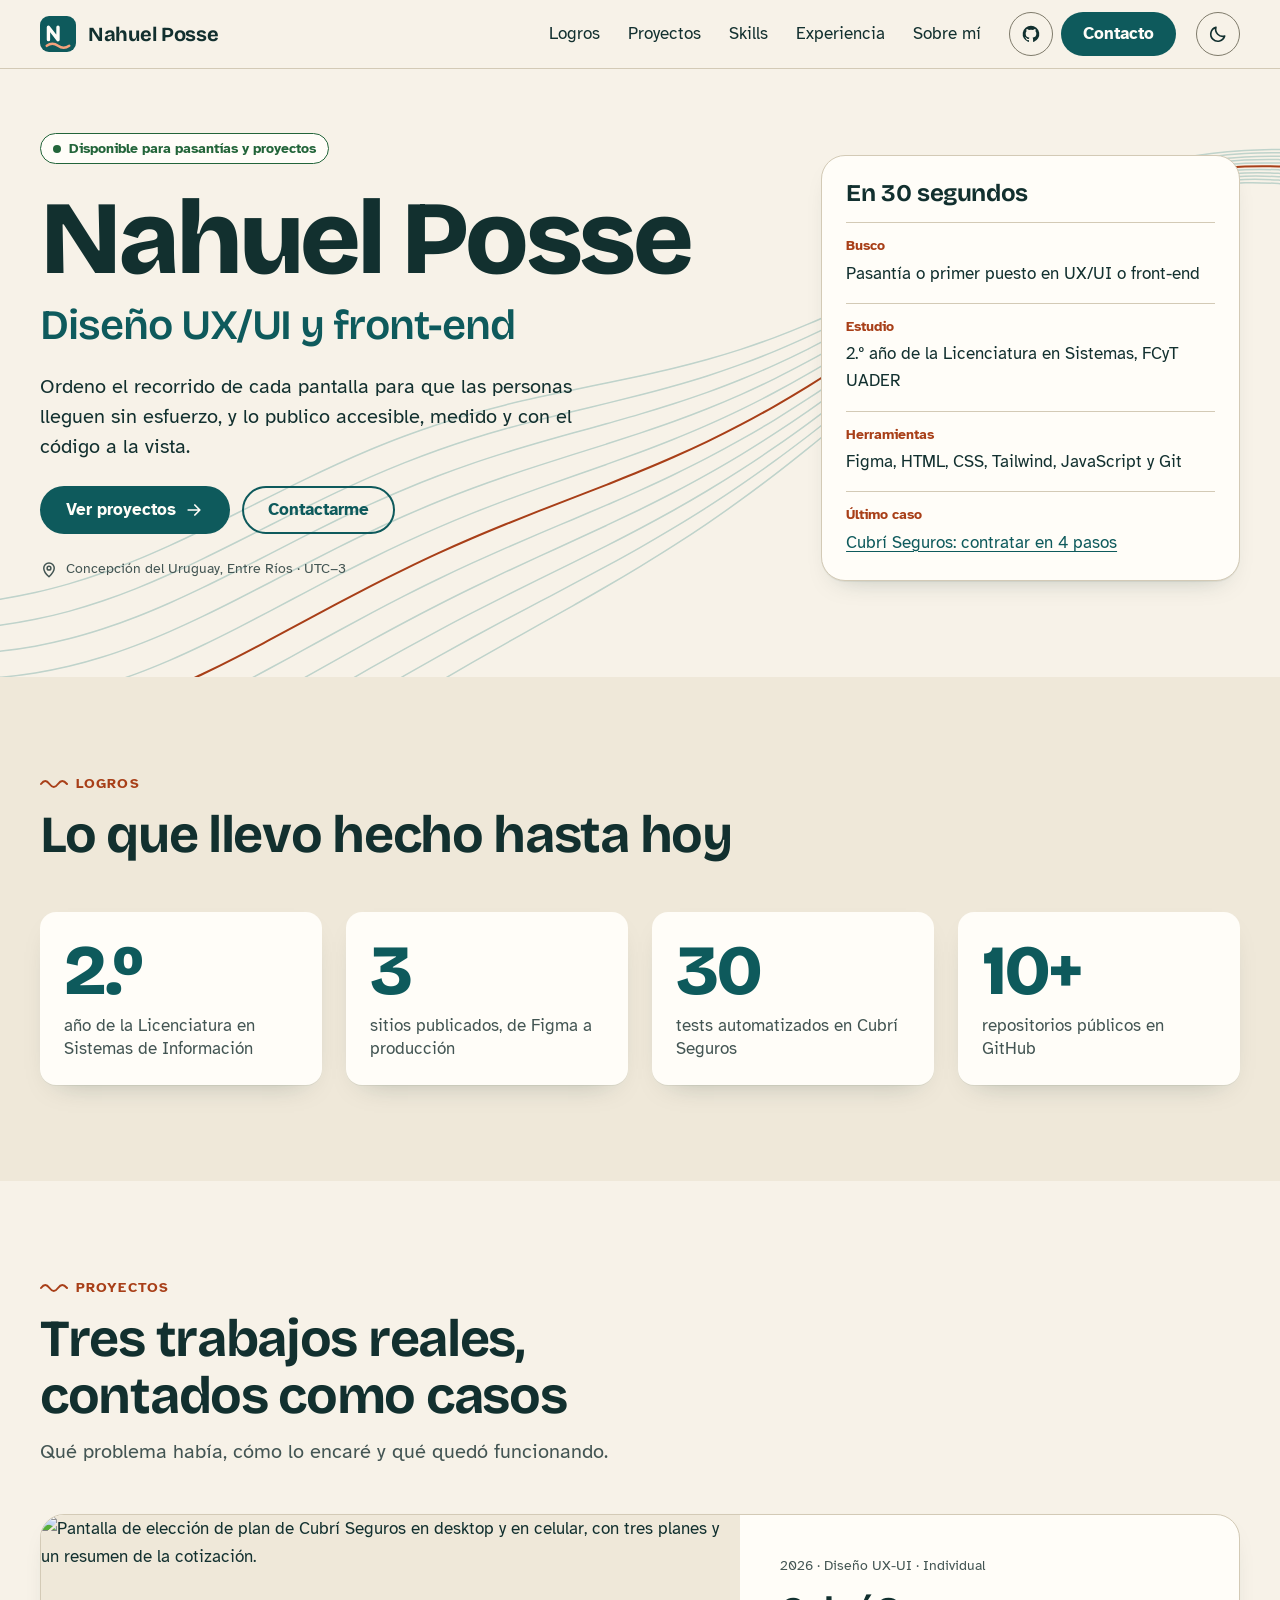
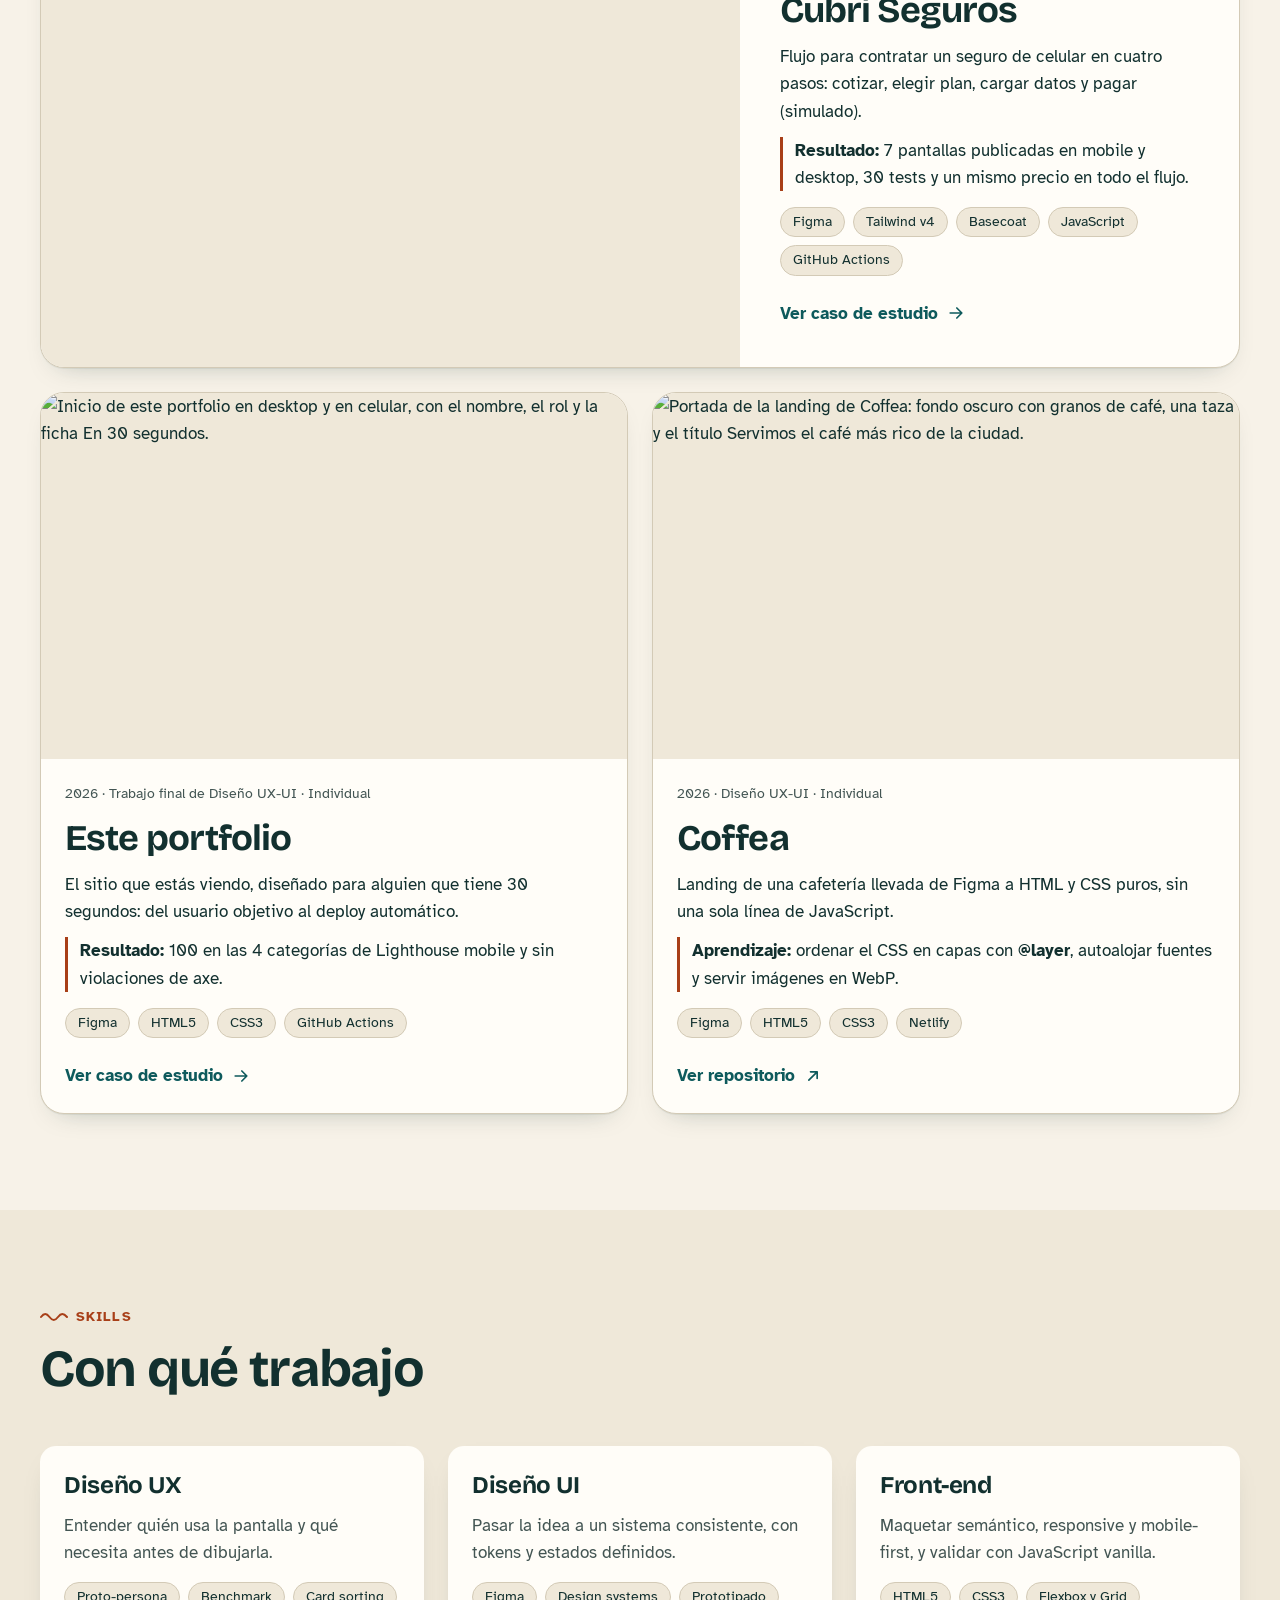
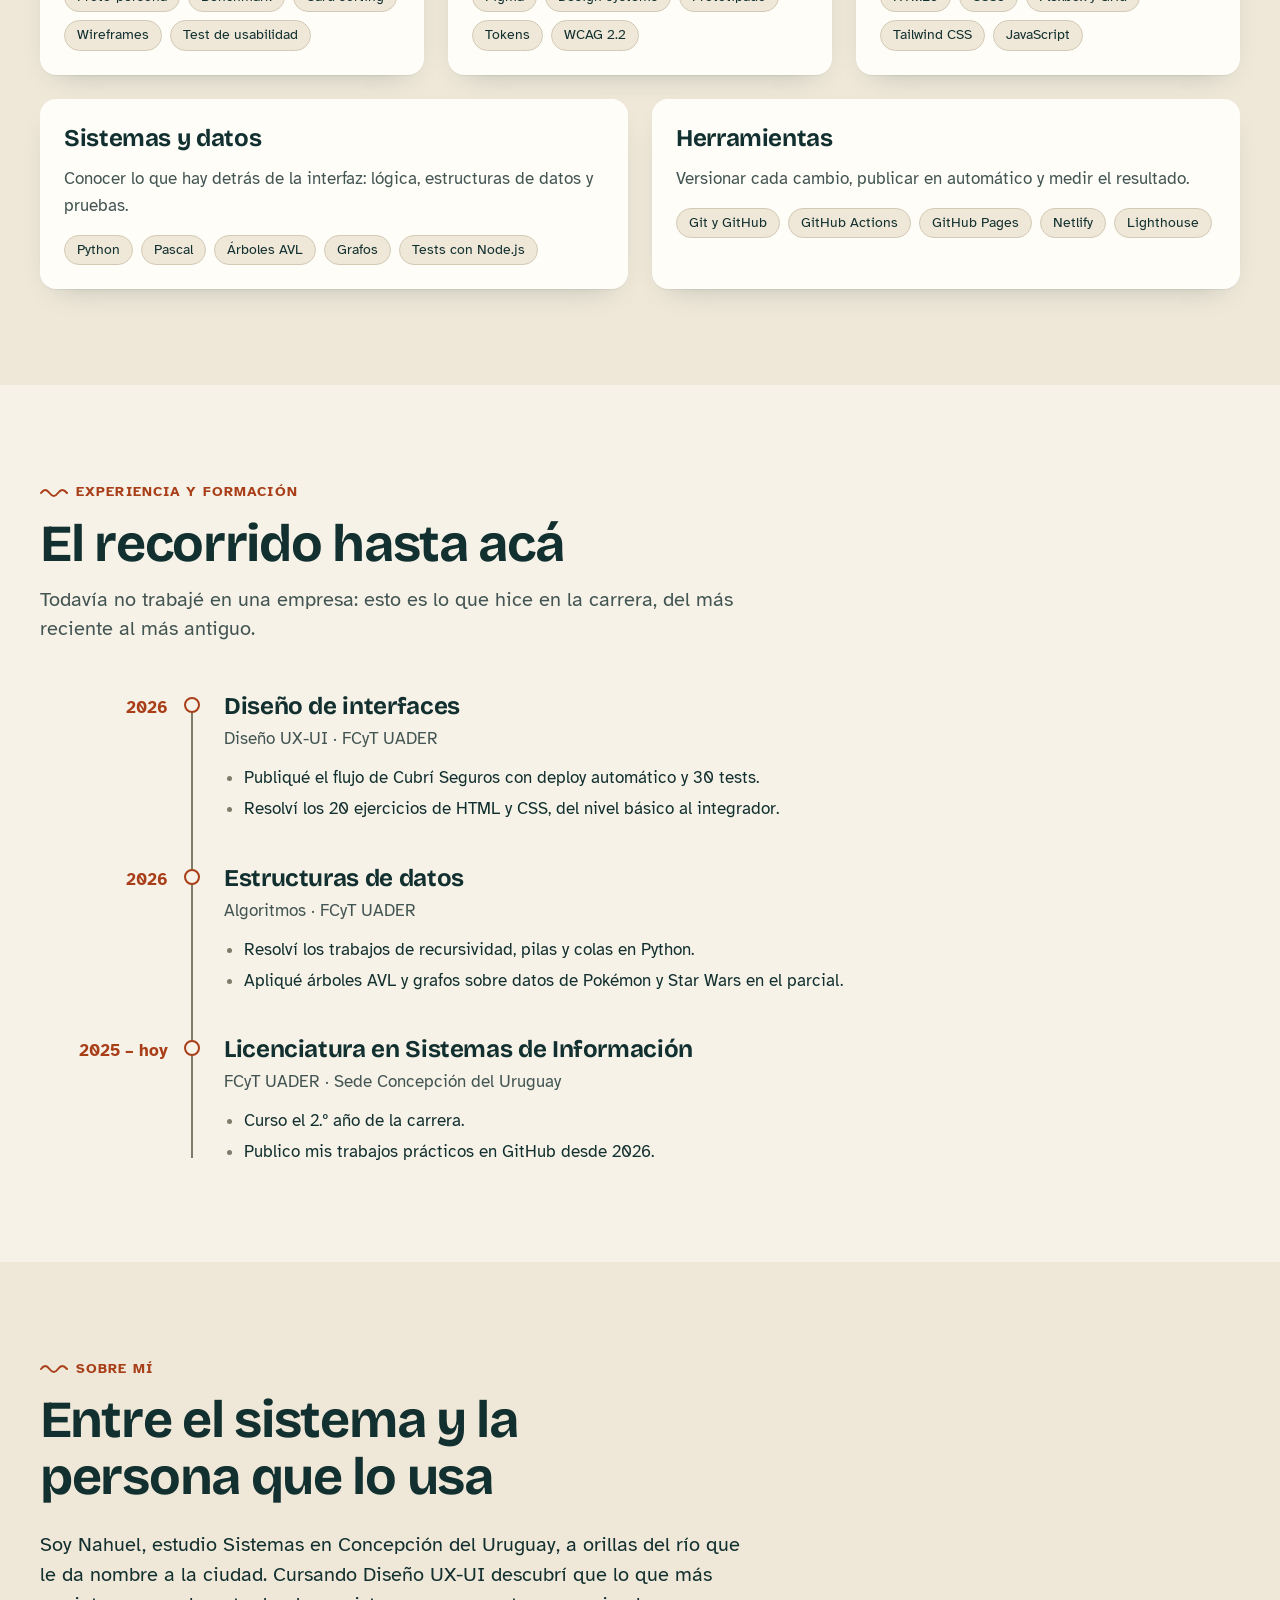
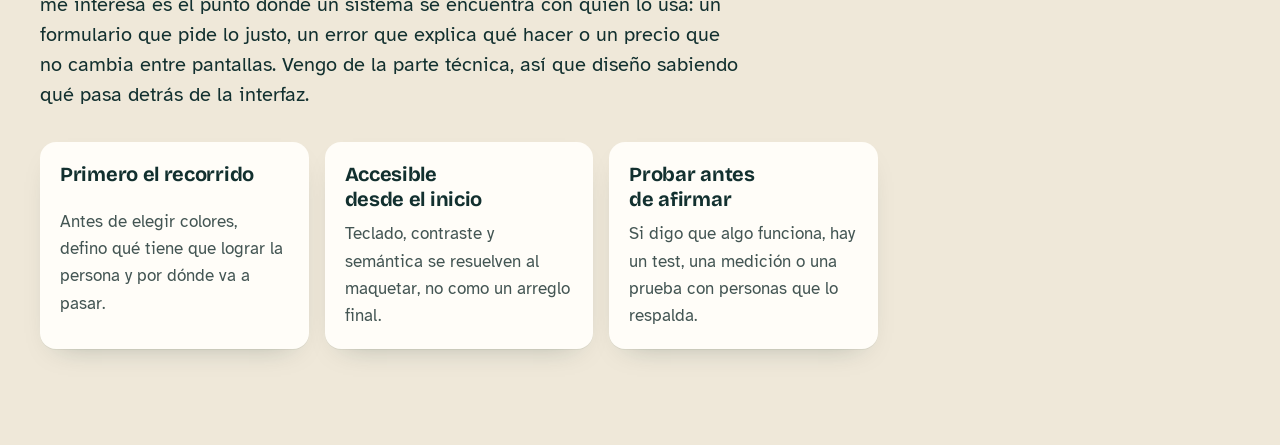
==== commit 4601772e: "Agregar Sobre mí con principios y retrato ilustrado" ====
--- a/index.html
+++ b/index.html
@@ -350,52 +350,6 @@
       </div>
     </section>
 
-    <section class="contact" id="contacto" aria-labelledby="contacto-title">
-      <div class="container contact__grid">
-        <div class="contact__copy">
-          <p class="eyebrow eyebrow--light">Contacto</p>
-          <h2 id="contacto-title">¿Tenés una pasantía o un proyecto para charlar?</h2>
-          <p class="contact__lead">Escribime y te respondo a la brevedad. Si querés ver cómo trabajo, también te cuento cualquiera de estos casos con más detalle.</p>
-        </div>
-        <div class="contact__actions">
-          <a class="btn btn--light" href="mailto:nahuelsse@gmail.com?subject=Contacto%20desde%20tu%20portfolio">Escribime por email
-            <svg viewBox="0 0 24 24" fill="none" stroke="currentColor" stroke-width="2" stroke-linecap="round" stroke-linejoin="round" aria-hidden="true"><path d="M5 12h14M13 6l6 6-6 6"/></svg>
-          </a>
-          <div class="contact__email">
-            <a href="mailto:nahuelsse@gmail.com">nahuelsse@gmail.com</a>
-            <button class="contact__copy-btn" type="button" data-copy="nahuelsse@gmail.com" hidden>Copiar</button>
-            <span class="contact__status" data-copy-status role="status"></span>
-          </div>
-          <ul class="contact__social">
-            <li><a href="https://www.linkedin.com/in/nahuel-posse-758890449/" target="_blank" rel="noopener noreferrer">LinkedIn<span class="sr-only"> (abre en otra pestaña)</span></a></li>
-            <li><a href="https://github.com/nahux-controlz" target="_blank" rel="noopener noreferrer">GitHub<span class="sr-only"> (abre en otra pestaña)</span></a></li>
-          </ul>
-        </div>
-      </div>
-    </section>
   </main>
-
-  <footer class="site-footer">
-    <div class="container site-footer__grid">
-      <div class="site-footer__brand">
-        <p class="site-footer__name">Nahuel Posse</p>
-        <p>© <span data-year>2026</span> Nahuel Posse. Hecho con HTML5, CSS3 y JavaScript vanilla, publicado con GitHub Pages.</p>
-      </div>
-      <nav aria-label="Navegación del pie de página">
-        <ul class="site-footer__links">
-          <li><a href="#logros">Logros</a></li>
-          <li><a href="#proyectos">Proyectos</a></li>
-          <li><a href="#skills">Skills</a></li>
-          <li><a href="#experiencia">Experiencia</a></li>
-          <li><a href="#sobre-mi">Sobre mí</a></li>
-          <li><a href="#contacto">Contacto</a></li>
-        </ul>
-      </nav>
-      <ul class="site-footer__links site-footer__links--social" aria-label="Redes">
-        <li><a href="https://www.linkedin.com/in/nahuel-posse-758890449/" target="_blank" rel="noopener noreferrer">LinkedIn<span class="sr-only"> (abre en otra pestaña)</span></a></li>
-        <li><a href="https://github.com/nahux-controlz" target="_blank" rel="noopener noreferrer">GitHub<span class="sr-only"> (abre en otra pestaña)</span></a></li>
-      </ul>
-    </div>
-  </footer>
 </body>
 </html>
--- a/css/main.css
+++ b/css/main.css
@@ -591,85 +591,3 @@
   .about { grid-template-columns: minmax(0, 8fr) minmax(0, 3fr); align-items: start; gap: var(--sp-12); }
   .about__portrait { position: sticky; top: calc(var(--header-h) + var(--sp-6)); }
 }
-
-/* ==========================================================================
-   Contacto
-   ========================================================================== */
-.contact {
-  padding-block: var(--sp-16);
-  background: var(--color-contact-bg);
-  color: var(--color-contact-ink);
-}
-.contact__grid { display: grid; gap: var(--sp-8); }
-.contact__copy { display: grid; gap: var(--sp-4); }
-.contact__lead { max-width: 36rem; color: var(--color-contact-soft); font-size: var(--fs-md); line-height: 1.5; }
-.eyebrow--light { color: var(--color-contact-soft); }
-
-.contact a { color: var(--color-contact-ink); }
-.contact a:hover { color: var(--color-contact-ink); text-decoration-thickness: 2px; }
-.contact a:active { color: var(--color-contact-soft); }
-.contact :focus-visible { outline-color: var(--color-contact-ink); }
-
-.contact__actions { display: grid; justify-items: start; align-content: start; gap: var(--sp-5); }
-.contact .btn--light { background: var(--color-contact-ink); color: var(--color-contact-bg); text-decoration: none; }
-.contact .btn--light:hover { background: var(--color-contact-soft); color: var(--color-contact-bg); }
-.contact .btn--light:active { background: var(--color-surface-2); color: var(--color-contact-bg); }
-:root[data-theme="dark"] .contact .btn--light:active { color: var(--color-ink); }
-
-.contact__email { display: flex; flex-wrap: wrap; align-items: center; gap: var(--sp-2) var(--sp-3); font-size: var(--fs-md); }
-.contact__copy-btn {
-  min-height: 44px;
-  padding: var(--sp-1) var(--sp-4);
-  border: 1px solid var(--color-contact-soft);
-  border-radius: var(--radius-full);
-  background: transparent;
-  color: var(--color-contact-ink);
-  font: inherit;
-  font-size: var(--fs-sm);
-  cursor: pointer;
-  transition: background-color var(--dur-fast) var(--ease), color var(--dur-fast) var(--ease);
-}
-.contact__copy-btn:hover { background: var(--color-contact-ink); color: var(--color-contact-bg); }
-.contact__copy-btn:active { background: var(--color-contact-soft); color: var(--color-contact-bg); }
-.contact__status { font-size: var(--fs-sm); font-weight: 700; }
-.contact__status:empty { display: none; }
-
-.contact__social { display: flex; flex-wrap: wrap; gap: var(--sp-2) var(--sp-6); }
-.contact__social a { display: inline-flex; align-items: center; min-height: 44px; font-weight: 700; }
-
-@media (min-width: 768px) {
-  .contact { padding-block: var(--sp-24); }
-}
-@media (min-width: 1024px) {
-  .contact__grid { grid-template-columns: minmax(0, 7fr) minmax(0, 5fr); gap: var(--sp-12); align-items: end; }
-}
-
-/* ==========================================================================
-   Footer
-   ========================================================================== */
-.site-footer { padding-block: var(--sp-10); border-top: 1px solid var(--color-line); color: var(--color-ink-soft); font-size: var(--fs-sm); }
-.site-footer__grid { display: grid; gap: var(--sp-6); }
-.site-footer__brand { display: grid; gap: var(--sp-2); max-width: 26rem; }
-.site-footer__name { color: var(--color-ink); font-family: var(--font-display); font-size: var(--fs-md); font-weight: 700; }
-.site-footer__links { display: flex; flex-wrap: wrap; gap: 0 var(--sp-5); }
-.site-footer__links a { display: inline-flex; align-items: center; min-height: 44px; color: var(--color-ink); }
-.site-footer__links a:hover { color: var(--color-primary); }
-.site-footer__links a:active { color: var(--color-primary-active); }
-
-@media (min-width: 1024px) {
-  .site-footer__grid { grid-template-columns: minmax(0, 5fr) minmax(0, 5fr) auto; align-items: center; }
-}
-
-/* ==========================================================================
-   Sin animaciones para quien lo pidió
-   ========================================================================== */
-@media (prefers-reduced-motion: reduce) {
-  html { scroll-behavior: auto; }
-  *, *::before, *::after {
-    animation-duration: 0.01ms !important;
-    animation-iteration-count: 1 !important;
-    transition-duration: 0.01ms !important;
-  }
-  .project:hover, .project:active { transform: none; }
-  .project:hover .project__media img { transform: none; }
-}
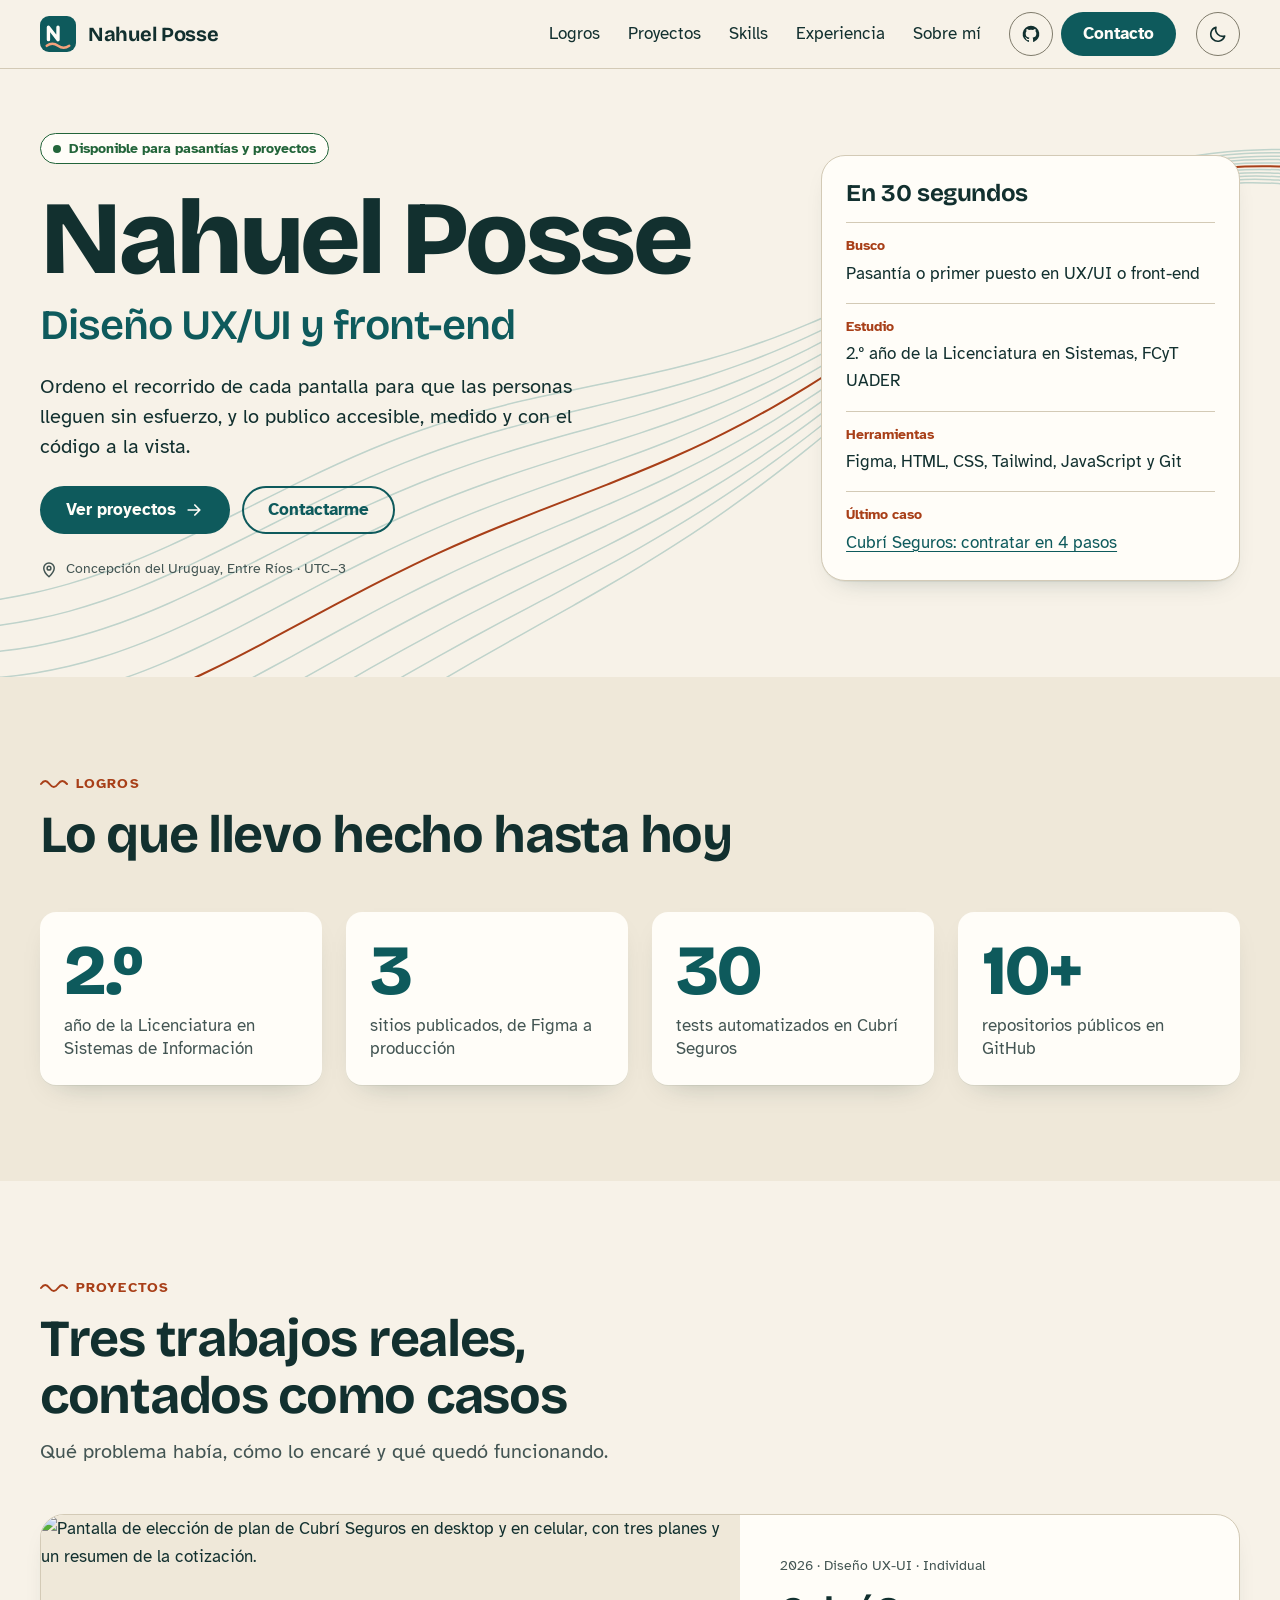
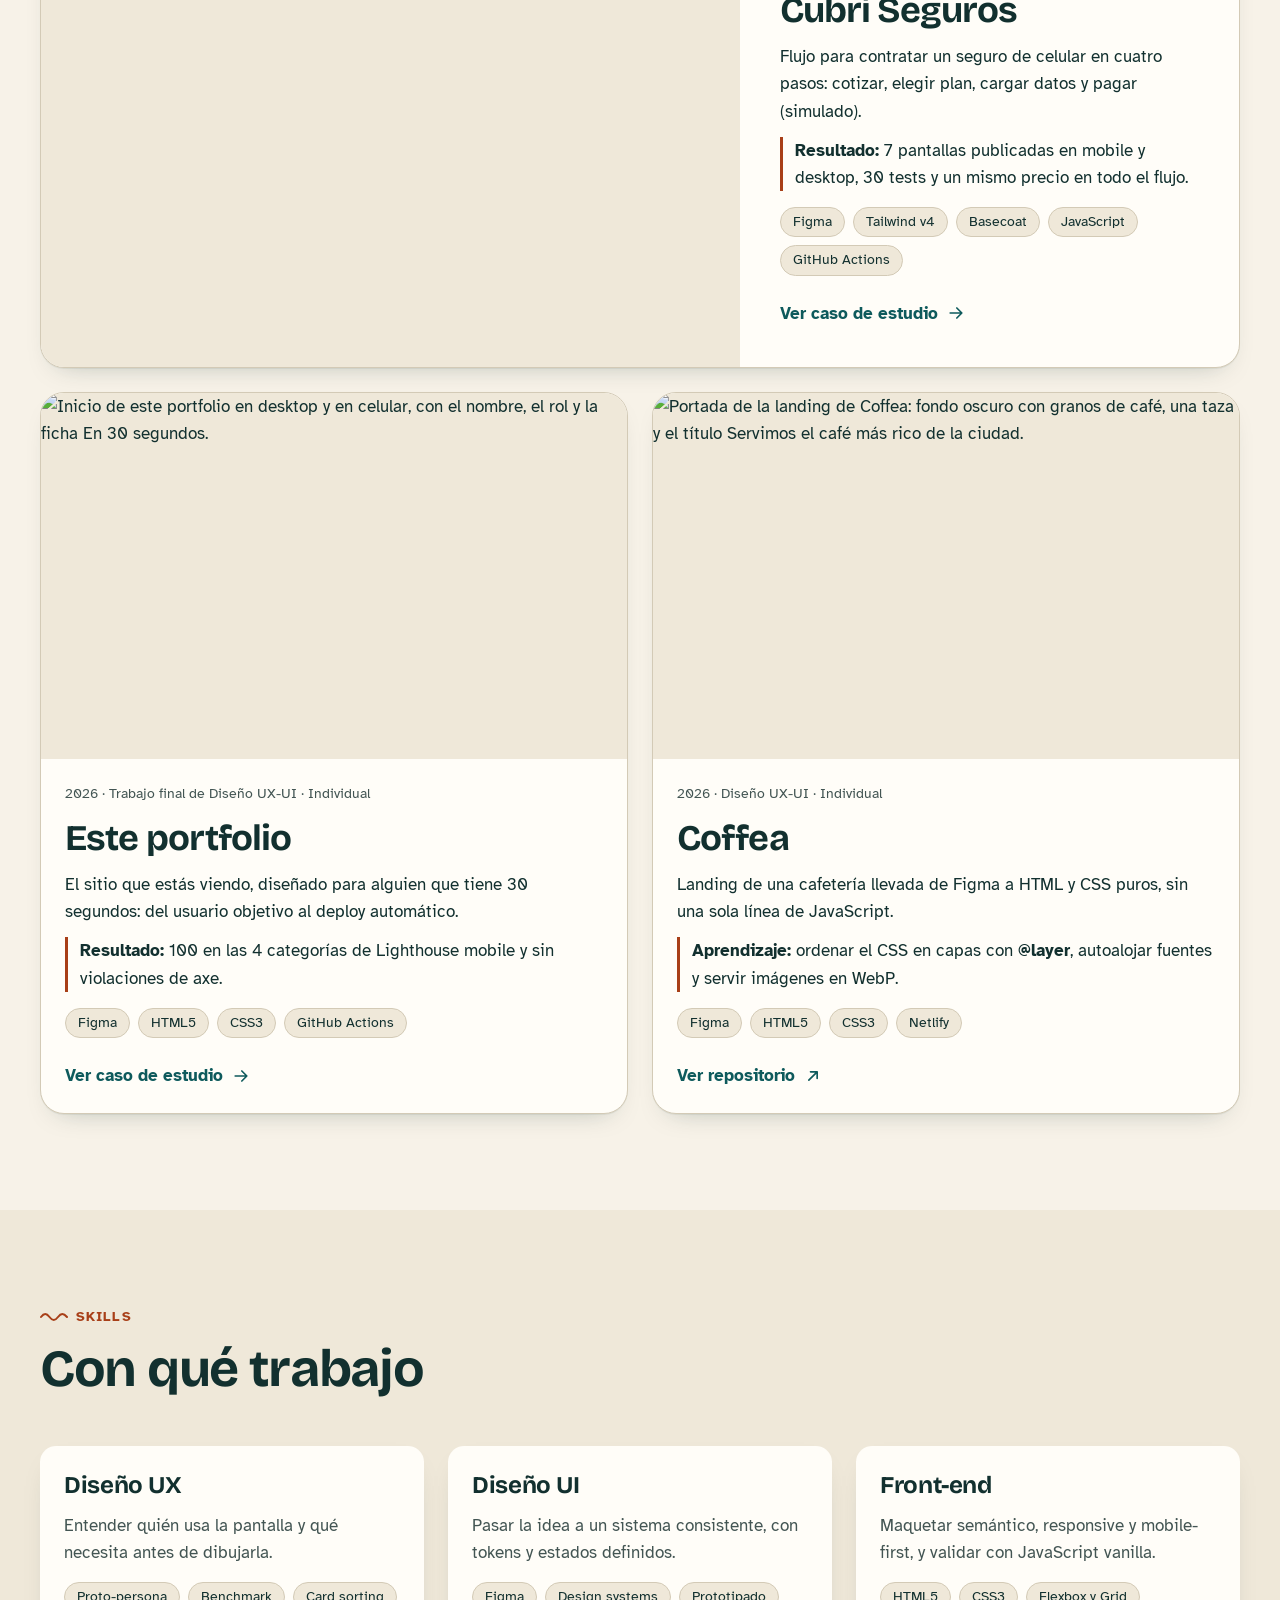
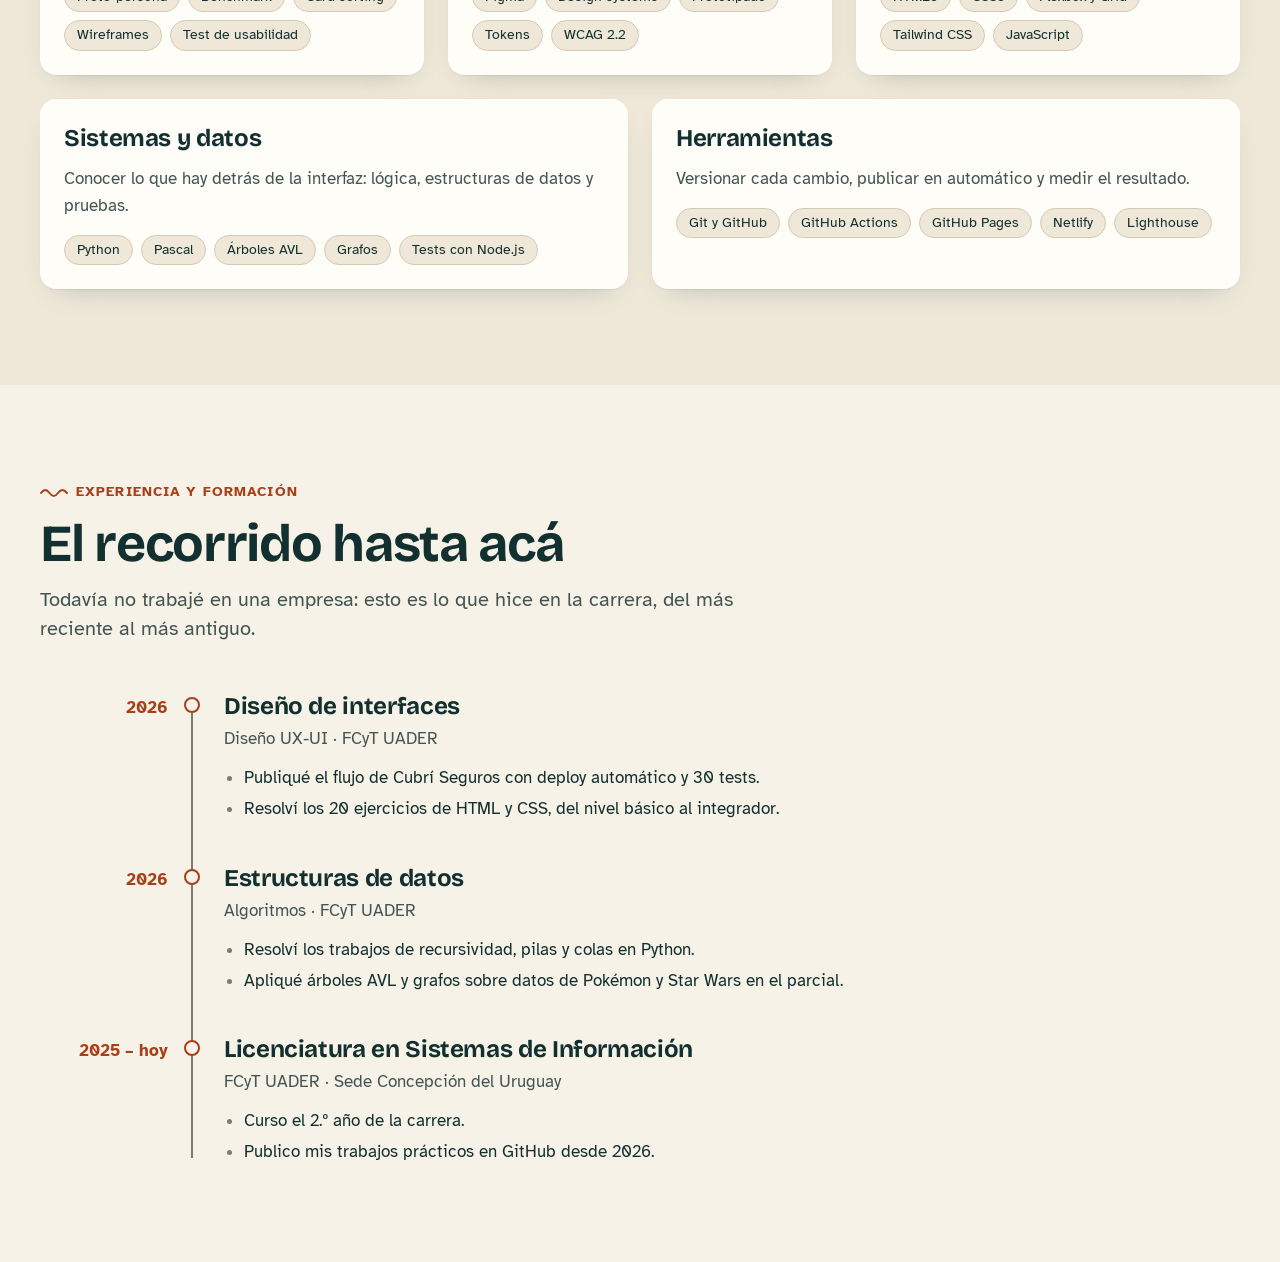
==== commit 1dc64d53: "Agregar línea de tiempo de experiencia y formación" ====
--- a/index.html
+++ b/index.html
@@ -321,35 +321,6 @@
       </div>
     </section>
 
-    <section class="section section--tint" id="sobre-mi" aria-labelledby="sobre-title">
-      <div class="container about">
-        <div class="about__text">
-          <div class="section__head about__head">
-            <p class="eyebrow">Sobre mí</p>
-            <h2 id="sobre-title">Entre el sistema y la persona que lo usa</h2>
-          </div>
-          <p class="about__intro">Soy Nahuel, estudio Sistemas en Concepción del Uruguay, a orillas del río que le da nombre a la ciudad. Cursando Diseño UX-UI descubrí que lo que más me interesa es el punto donde un sistema se encuentra con quien lo usa: un formulario que pide lo justo, un error que explica qué hacer o un precio que no cambia entre pantallas. Vengo de la parte técnica, así que diseño sabiendo qué pasa detrás de la interfaz.</p>
-          <ul class="principles">
-            <li class="principle">
-              <h3>Primero el recorrido</h3>
-              <p>Antes de elegir colores, defino qué tiene que lograr la persona y por dónde va a pasar.</p>
-            </li>
-            <li class="principle">
-              <h3>Accesible desde el inicio</h3>
-              <p>Teclado, contraste y semántica se resuelven al maquetar, no como un arreglo final.</p>
-            </li>
-            <li class="principle">
-              <h3>Probar antes de afirmar</h3>
-              <p>Si digo que algo funciona, hay un test, una medición o una prueba con personas que lo respalda.</p>
-            </li>
-          </ul>
-        </div>
-        <figure class="about__portrait">
-          <img src="assets/img/retrato.svg" width="480" height="600" alt="Ilustración de un retrato de Nahuel dibujado con líneas de nivel, como las de un mapa, sobre un fondo verde azulado con ondas de río." loading="lazy" decoding="async">
-        </figure>
-      </div>
-    </section>
-
   </main>
 </body>
 </html>
--- a/css/main.css
+++ b/css/main.css
@@ -563,31 +563,3 @@
   .timeline__period { grid-row: 1 / span 3; padding-top: 3px; font-size: var(--fs-base); text-align: right; }
   .timeline__item > :not(.timeline__period) { grid-column: 2; }
 }
-
-/* ==========================================================================
-   Sobre mí
-   ========================================================================== */
-.about { display: grid; gap: var(--sp-10); }
-.about__head { margin-bottom: var(--sp-6); }
-.about__intro { max-width: 44rem; font-size: var(--fs-md); line-height: 1.5; }
-.principles { display: grid; gap: var(--sp-4); margin-top: var(--sp-8); }
-.principle {
-  display: grid;
-  gap: var(--sp-2);
-  padding: var(--sp-5);
-  border-radius: var(--radius-md);
-  background: var(--color-surface);
-  box-shadow: var(--shadow-card);
-}
-.principle h3 { font-size: var(--fs-md); }
-.principle p { color: var(--color-ink-soft); }
-.about__portrait { max-width: 22rem; margin: 0; }
-.about__portrait img { width: 100%; border-radius: var(--radius-lg); }
-
-@media (min-width: 768px) {
-  .principles { grid-template-columns: repeat(3, minmax(0, 1fr)); }
-}
-@media (min-width: 1024px) {
-  .about { grid-template-columns: minmax(0, 8fr) minmax(0, 3fr); align-items: start; gap: var(--sp-12); }
-  .about__portrait { position: sticky; top: calc(var(--header-h) + var(--sp-6)); }
-}
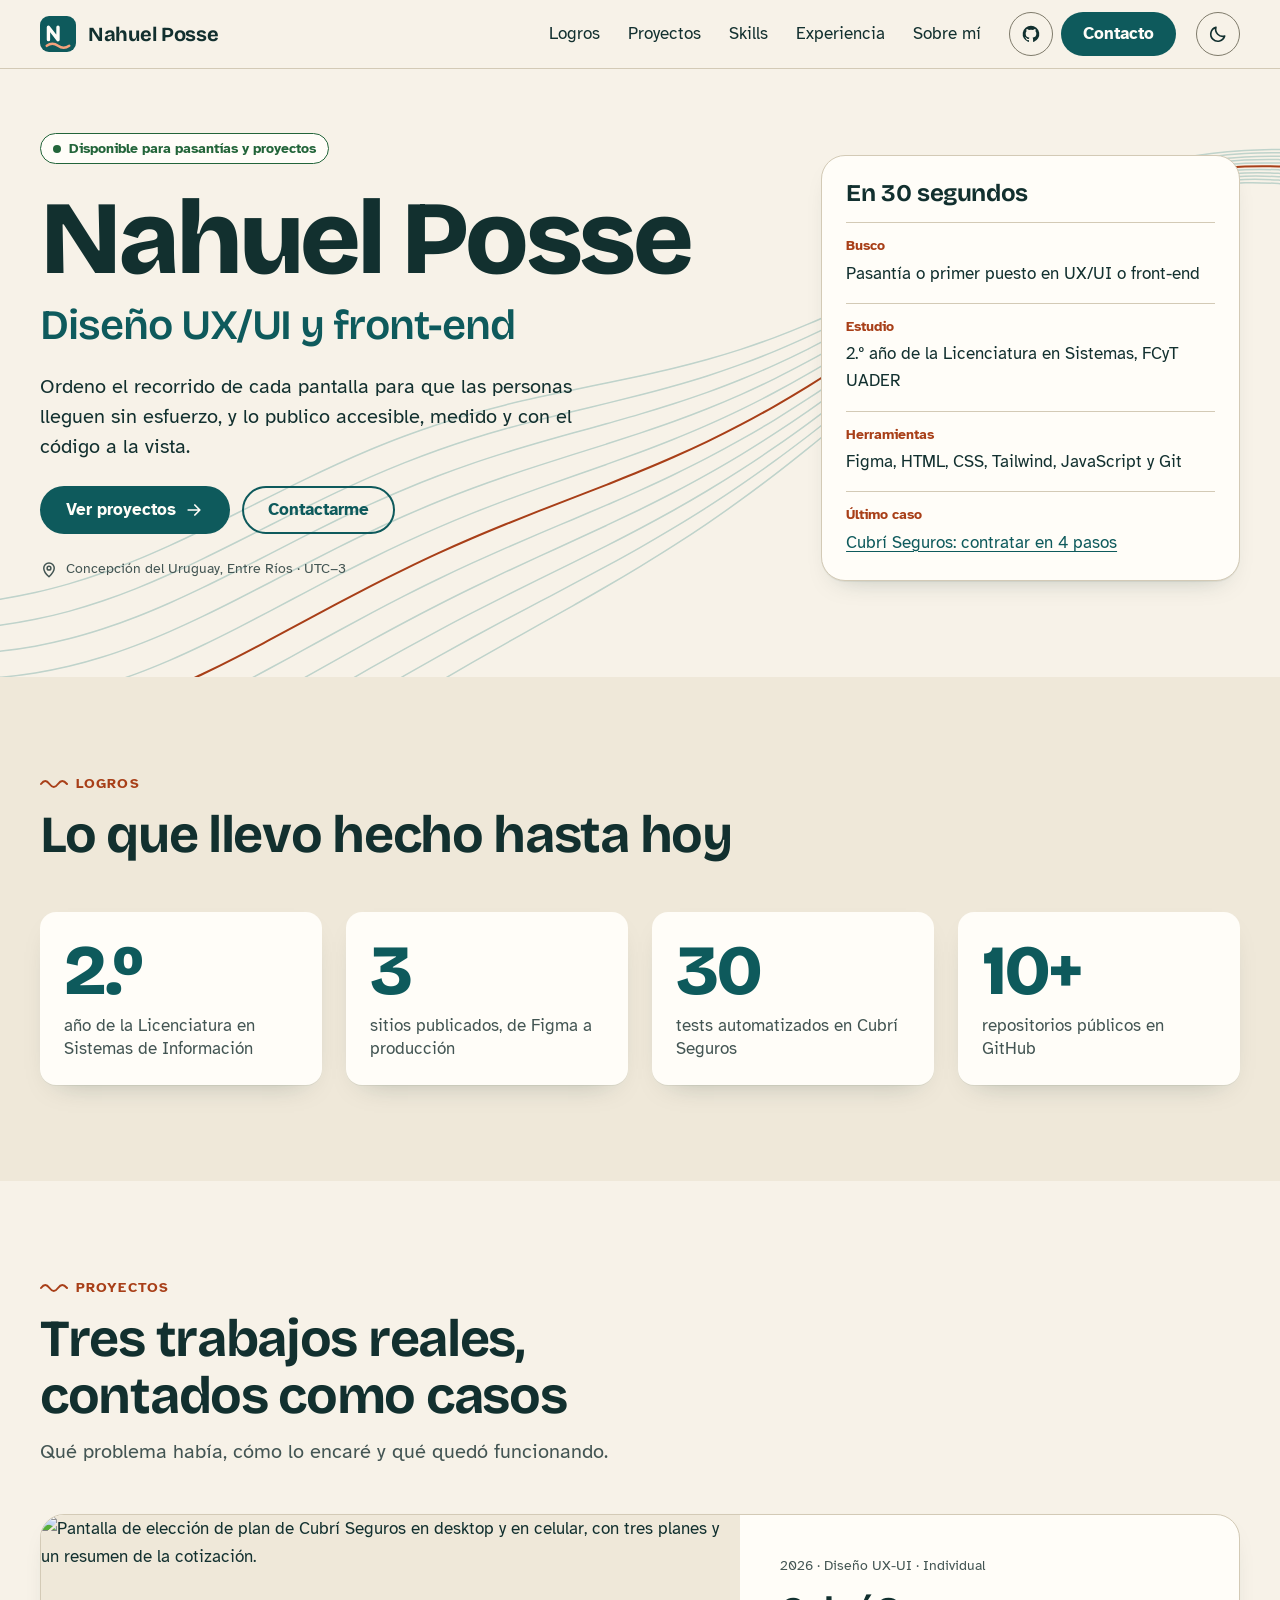
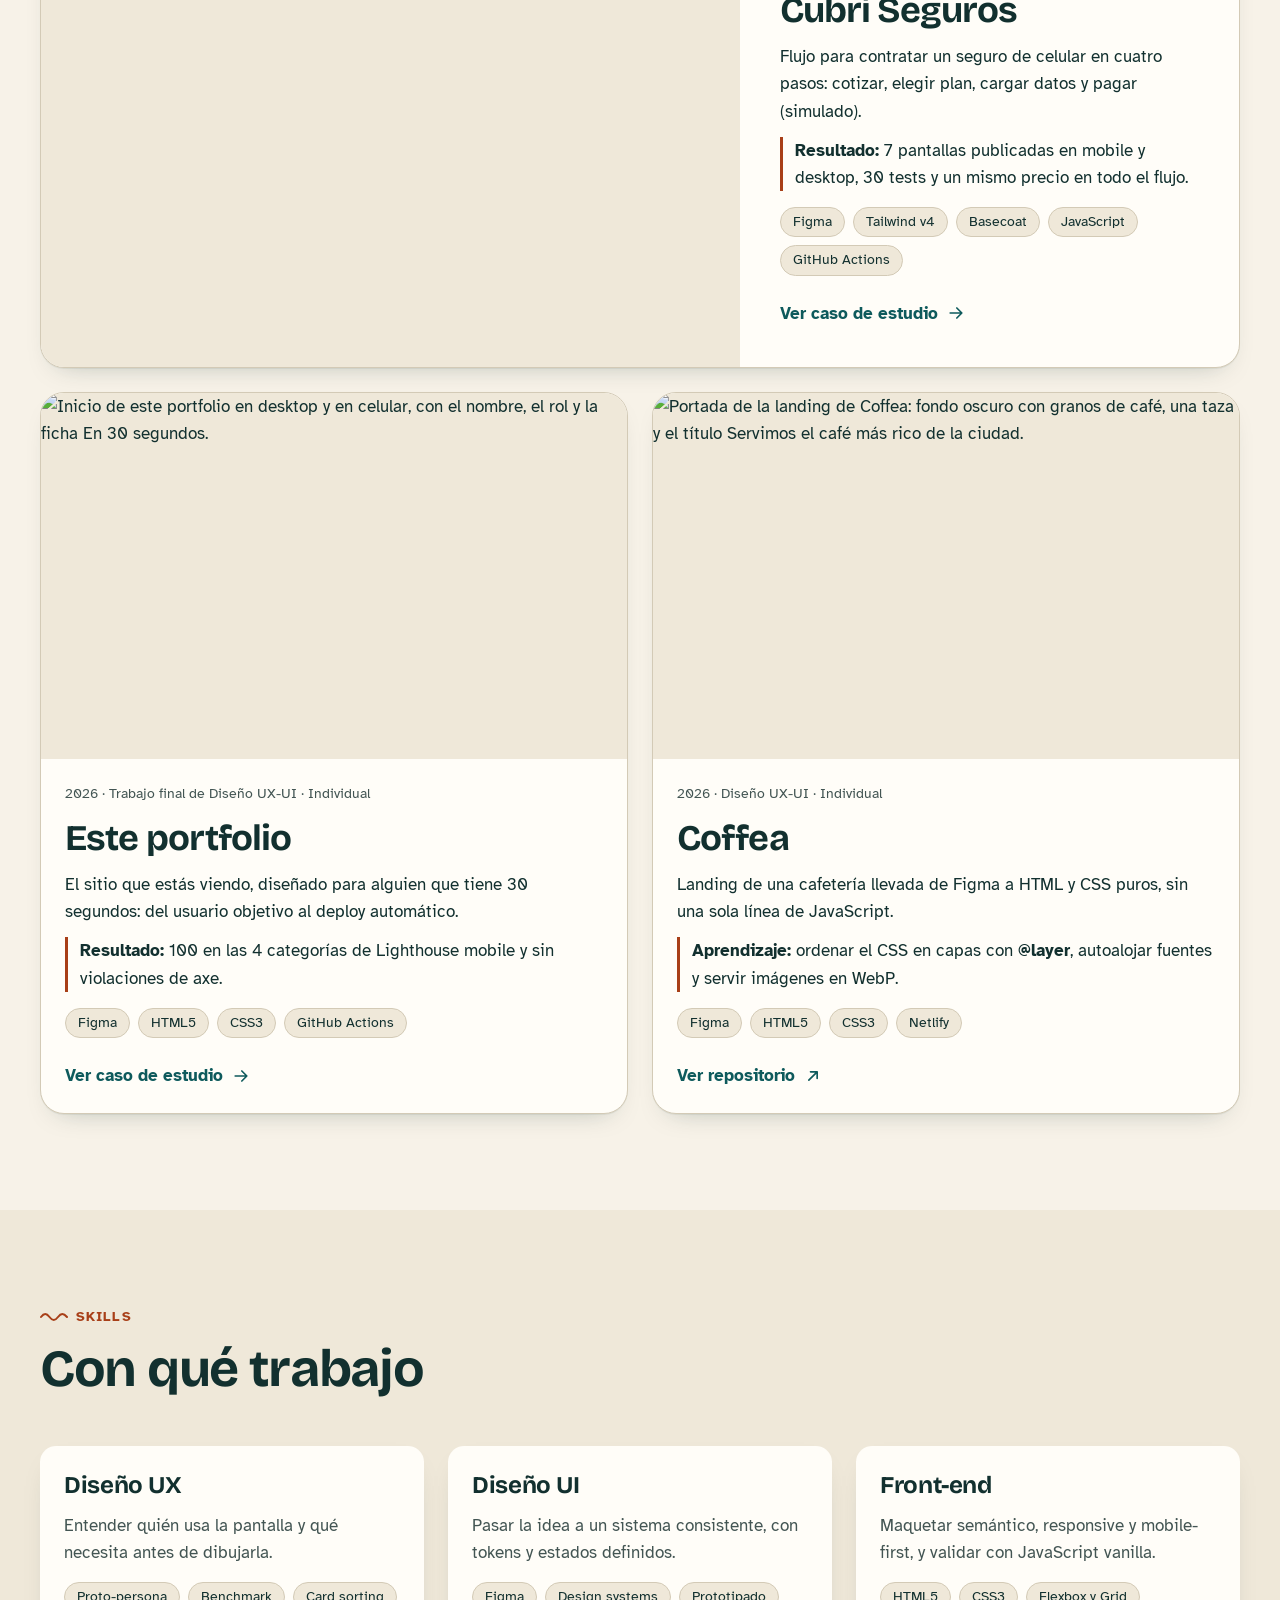
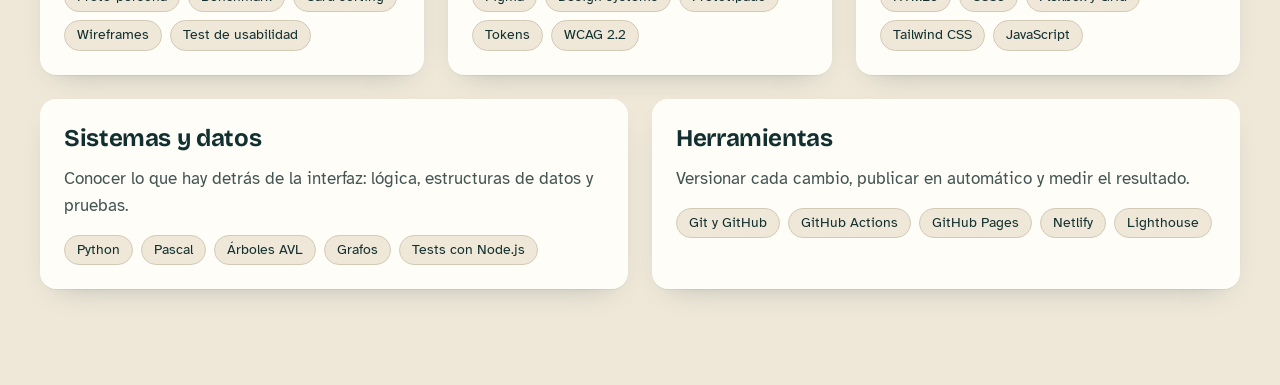
==== commit 5b4b295d: "Agregar skills por categoría con tags de herramientas Co-Authored-By: Claude Opus 5.5 <noreply@anthr" ====
--- a/index.html
+++ b/index.html
@@ -282,45 +282,6 @@
       </div>
     </section>
 
-    <section class="section" id="experiencia" aria-labelledby="experiencia-title">
-      <div class="container">
-        <div class="section__head">
-          <p class="eyebrow">Experiencia y formación</p>
-          <h2 id="experiencia-title">El recorrido hasta acá</h2>
-          <p class="section__lead">Todavía no trabajé en una empresa: esto es lo que hice en la carrera, del más reciente al más antiguo.</p>
-        </div>
-        <ol class="timeline">
-          <li class="timeline__item">
-            <p class="timeline__period">2026</p>
-            <h3>Diseño de interfaces</h3>
-            <p class="timeline__place">Diseño UX-UI · FCyT UADER</p>
-            <ul class="timeline__achievements">
-              <li>Publiqué el flujo de Cubrí Seguros con deploy automático y 30 tests.</li>
-              <li>Resolví los 20 ejercicios de HTML y CSS, del nivel básico al integrador.</li>
-            </ul>
-          </li>
-          <li class="timeline__item">
-            <p class="timeline__period">2026</p>
-            <h3>Estructuras de datos</h3>
-            <p class="timeline__place">Algoritmos · FCyT UADER</p>
-            <ul class="timeline__achievements">
-              <li>Resolví los trabajos de recursividad, pilas y colas en Python.</li>
-              <li>Apliqué árboles AVL y grafos sobre datos de Pokémon y Star Wars en el parcial.</li>
-            </ul>
-          </li>
-          <li class="timeline__item">
-            <p class="timeline__period">2025 – hoy</p>
-            <h3>Licenciatura en Sistemas de Información</h3>
-            <p class="timeline__place">FCyT UADER · Sede Concepción del Uruguay</p>
-            <ul class="timeline__achievements">
-              <li>Curso el 2.º año de la carrera.</li>
-              <li>Publico mis trabajos prácticos en GitHub desde 2026.</li>
-            </ul>
-          </li>
-        </ol>
-      </div>
-    </section>
-
   </main>
 </body>
 </html>
--- a/css/main.css
+++ b/css/main.css
@@ -520,46 +520,3 @@
   .skill { grid-column: span 2; }
   .skill:nth-child(n + 4) { grid-column: span 3; }
 }
-
-/* ==========================================================================
-   Experiencia: la línea de tiempo es el cauce
-   ========================================================================== */
-.timeline { position: relative; display: grid; gap: var(--sp-8); max-width: 54rem; }
-.timeline::before {
-  content: "";
-  position: absolute;
-  top: var(--sp-2);
-  bottom: var(--sp-2);
-  left: 7px;
-  width: 2px;
-  background: var(--color-line-strong);
-}
-.timeline__item { position: relative; display: grid; gap: var(--sp-1); padding-left: var(--sp-8); }
-.timeline__item::before {
-  content: "";
-  position: absolute;
-  top: 6px;
-  left: 0;
-  width: 16px;
-  height: 16px;
-  border: 2px solid var(--color-secondary);
-  border-radius: 50%;
-  background: var(--color-bg);
-  transition: background-color var(--dur) var(--ease), transform var(--dur) var(--ease);
-}
-.timeline__item.is-reached::before { background: var(--color-secondary); transform: scale(1.1); }
-html:not(.js) .timeline__item::before { background: var(--color-secondary); }
-
-.timeline__period { color: var(--color-secondary); font-size: var(--fs-sm); font-weight: 700; }
-.timeline__place { color: var(--color-ink-soft); }
-.timeline__achievements { display: grid; gap: var(--sp-1); margin-top: var(--sp-2); padding-left: var(--sp-5); list-style: disc; }
-.timeline__achievements li::marker { color: var(--color-line-strong); }
-
-@media (min-width: 1024px) {
-  .timeline { max-width: none; gap: var(--sp-10); }
-  .timeline::before { left: calc(9rem + 7px); }
-  .timeline__item { grid-template-columns: 8rem 1fr; column-gap: calc(var(--sp-4) + var(--sp-10)); padding-left: 0; }
-  .timeline__item::before { left: 9rem; }
-  .timeline__period { grid-row: 1 / span 3; padding-top: 3px; font-size: var(--fs-base); text-align: right; }
-  .timeline__item > :not(.timeline__period) { grid-column: 2; }
-}
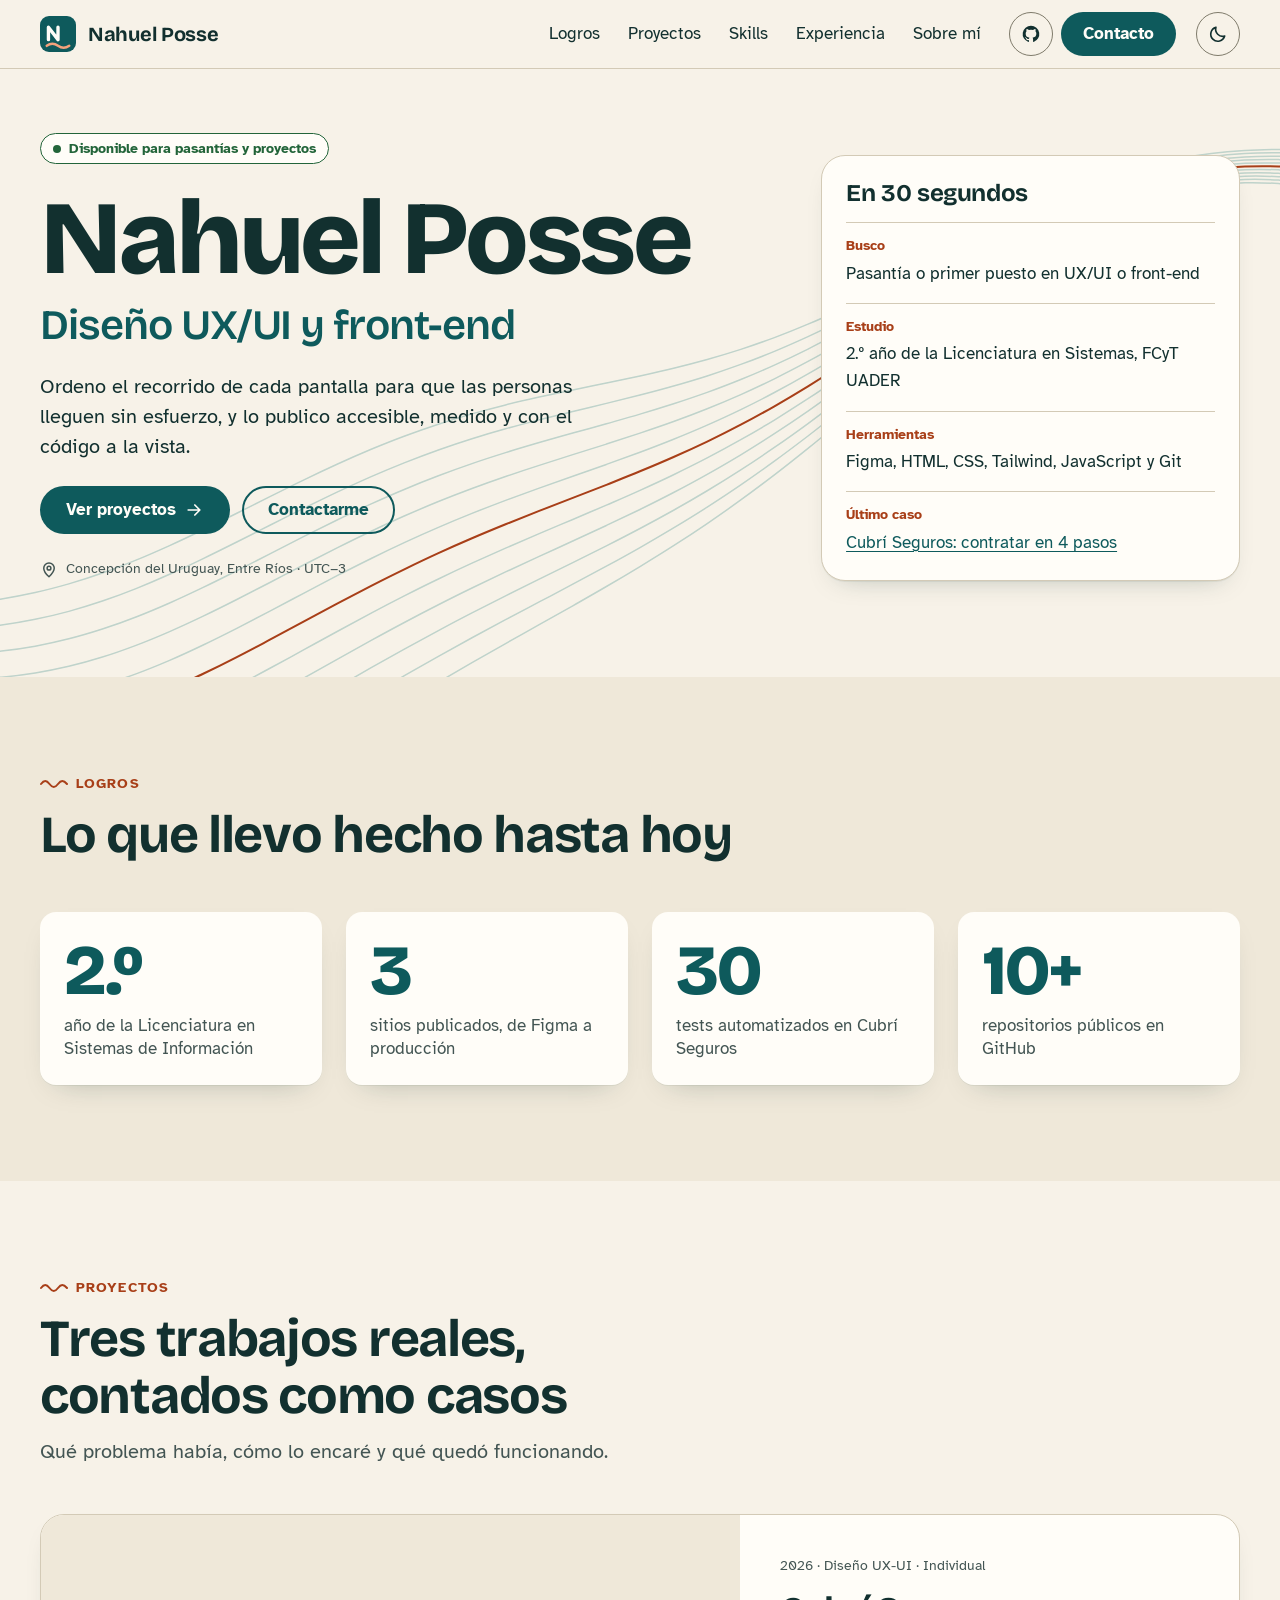
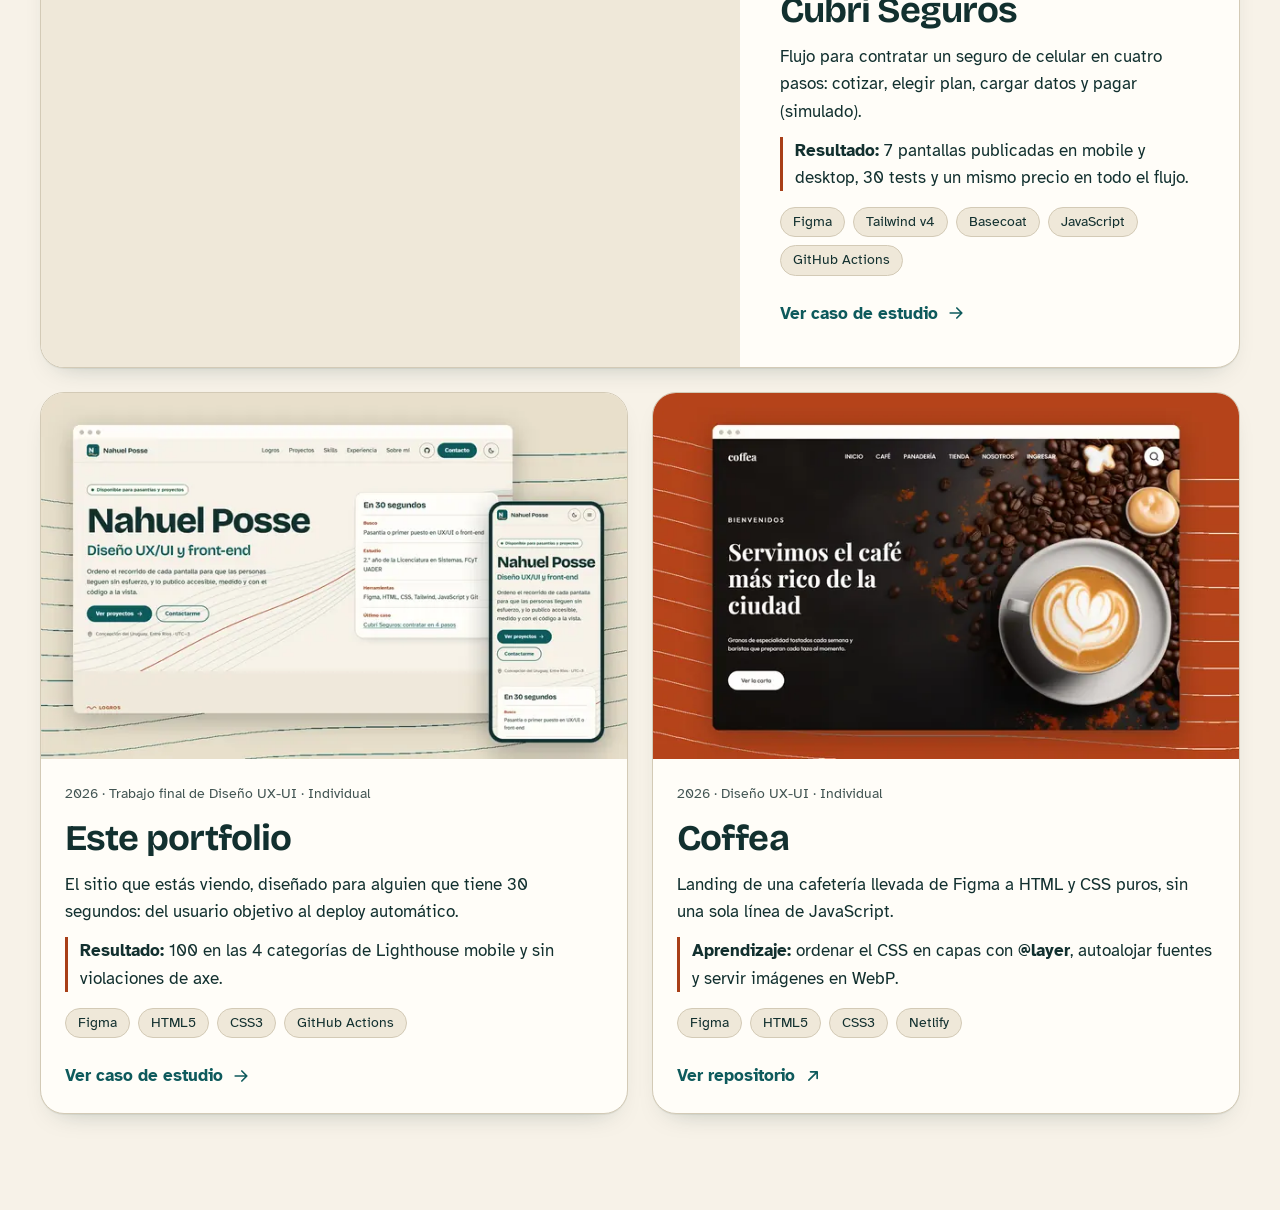
==== commit 33c09c3b: "Agregar grilla de proyectos con tarjetas clickeables e imágenes WebP Co-Authored-By: Claude Opus 5.5" ====
--- a/index.html
+++ b/index.html
@@ -216,72 +216,6 @@
       </div>
     </section>
 
-    <section class="section section--tint" id="skills" aria-labelledby="skills-title">
-      <div class="container">
-        <div class="section__head">
-          <p class="eyebrow">Skills</p>
-          <h2 id="skills-title">Con qué trabajo</h2>
-        </div>
-        <div class="skills">
-          <article class="skill">
-            <h3>Diseño UX</h3>
-            <p>Entender quién usa la pantalla y qué necesita antes de dibujarla.</p>
-            <ul class="tags" aria-label="Herramientas de Diseño UX">
-              <li class="tag">Proto-persona</li>
-              <li class="tag">Benchmark</li>
-              <li class="tag">Card sorting</li>
-              <li class="tag">Wireframes</li>
-              <li class="tag">Test de usabilidad</li>
-            </ul>
-          </article>
-          <article class="skill">
-            <h3>Diseño UI</h3>
-            <p>Pasar la idea a un sistema consistente, con tokens y estados definidos.</p>
-            <ul class="tags" aria-label="Herramientas de Diseño UI">
-              <li class="tag">Figma</li>
-              <li class="tag">Design systems</li>
-              <li class="tag">Prototipado</li>
-              <li class="tag">Tokens</li>
-              <li class="tag">WCAG 2.2</li>
-            </ul>
-          </article>
-          <article class="skill">
-            <h3>Front-end</h3>
-            <p>Maquetar semántico, responsive y mobile-first, y validar con JavaScript vanilla.</p>
-            <ul class="tags" aria-label="Herramientas de Front-end">
-              <li class="tag">HTML5</li>
-              <li class="tag">CSS3</li>
-              <li class="tag">Flexbox y Grid</li>
-              <li class="tag">Tailwind CSS</li>
-              <li class="tag">JavaScript</li>
-            </ul>
-          </article>
-          <article class="skill">
-            <h3>Sistemas y datos</h3>
-            <p>Conocer lo que hay detrás de la interfaz: lógica, estructuras de datos y pruebas.</p>
-            <ul class="tags" aria-label="Herramientas de Sistemas y datos">
-              <li class="tag">Python</li>
-              <li class="tag">Pascal</li>
-              <li class="tag">Árboles AVL</li>
-              <li class="tag">Grafos</li>
-              <li class="tag">Tests con Node.js</li>
-            </ul>
-          </article>
-          <article class="skill">
-            <h3>Herramientas</h3>
-            <p>Versionar cada cambio, publicar en automático y medir el resultado.</p>
-            <ul class="tags" aria-label="Herramientas de trabajo">
-              <li class="tag">Git y GitHub</li>
-              <li class="tag">GitHub Actions</li>
-              <li class="tag">GitHub Pages</li>
-              <li class="tag">Netlify</li>
-              <li class="tag">Lighthouse</li>
-            </ul>
-          </article>
-        </div>
-      </div>
-    </section>
-
   </main>
 </body>
 </html>
--- a/css/main.css
+++ b/css/main.css
@@ -495,28 +495,3 @@
 @media (min-width: 1280px) {
   .project--featured .project__body { padding: var(--sp-10); }
 }
-
-/* ==========================================================================
-   Skills
-   ========================================================================== */
-.skills { display: grid; gap: var(--sp-4); }
-.skill {
-  display: flex;
-  flex-direction: column;
-  gap: var(--sp-3);
-  padding: var(--sp-6);
-  border-radius: var(--radius-md);
-  background: var(--color-surface);
-  box-shadow: var(--shadow-card);
-}
-.skill p { color: var(--color-ink-soft); }
-.skill .tags { margin-top: var(--sp-1); }
-
-@media (min-width: 768px) {
-  .skills { grid-template-columns: repeat(2, minmax(0, 1fr)); gap: var(--sp-6); }
-}
-@media (min-width: 1280px) {
-  .skills { grid-template-columns: repeat(6, minmax(0, 1fr)); }
-  .skill { grid-column: span 2; }
-  .skill:nth-child(n + 4) { grid-column: span 3; }
-}
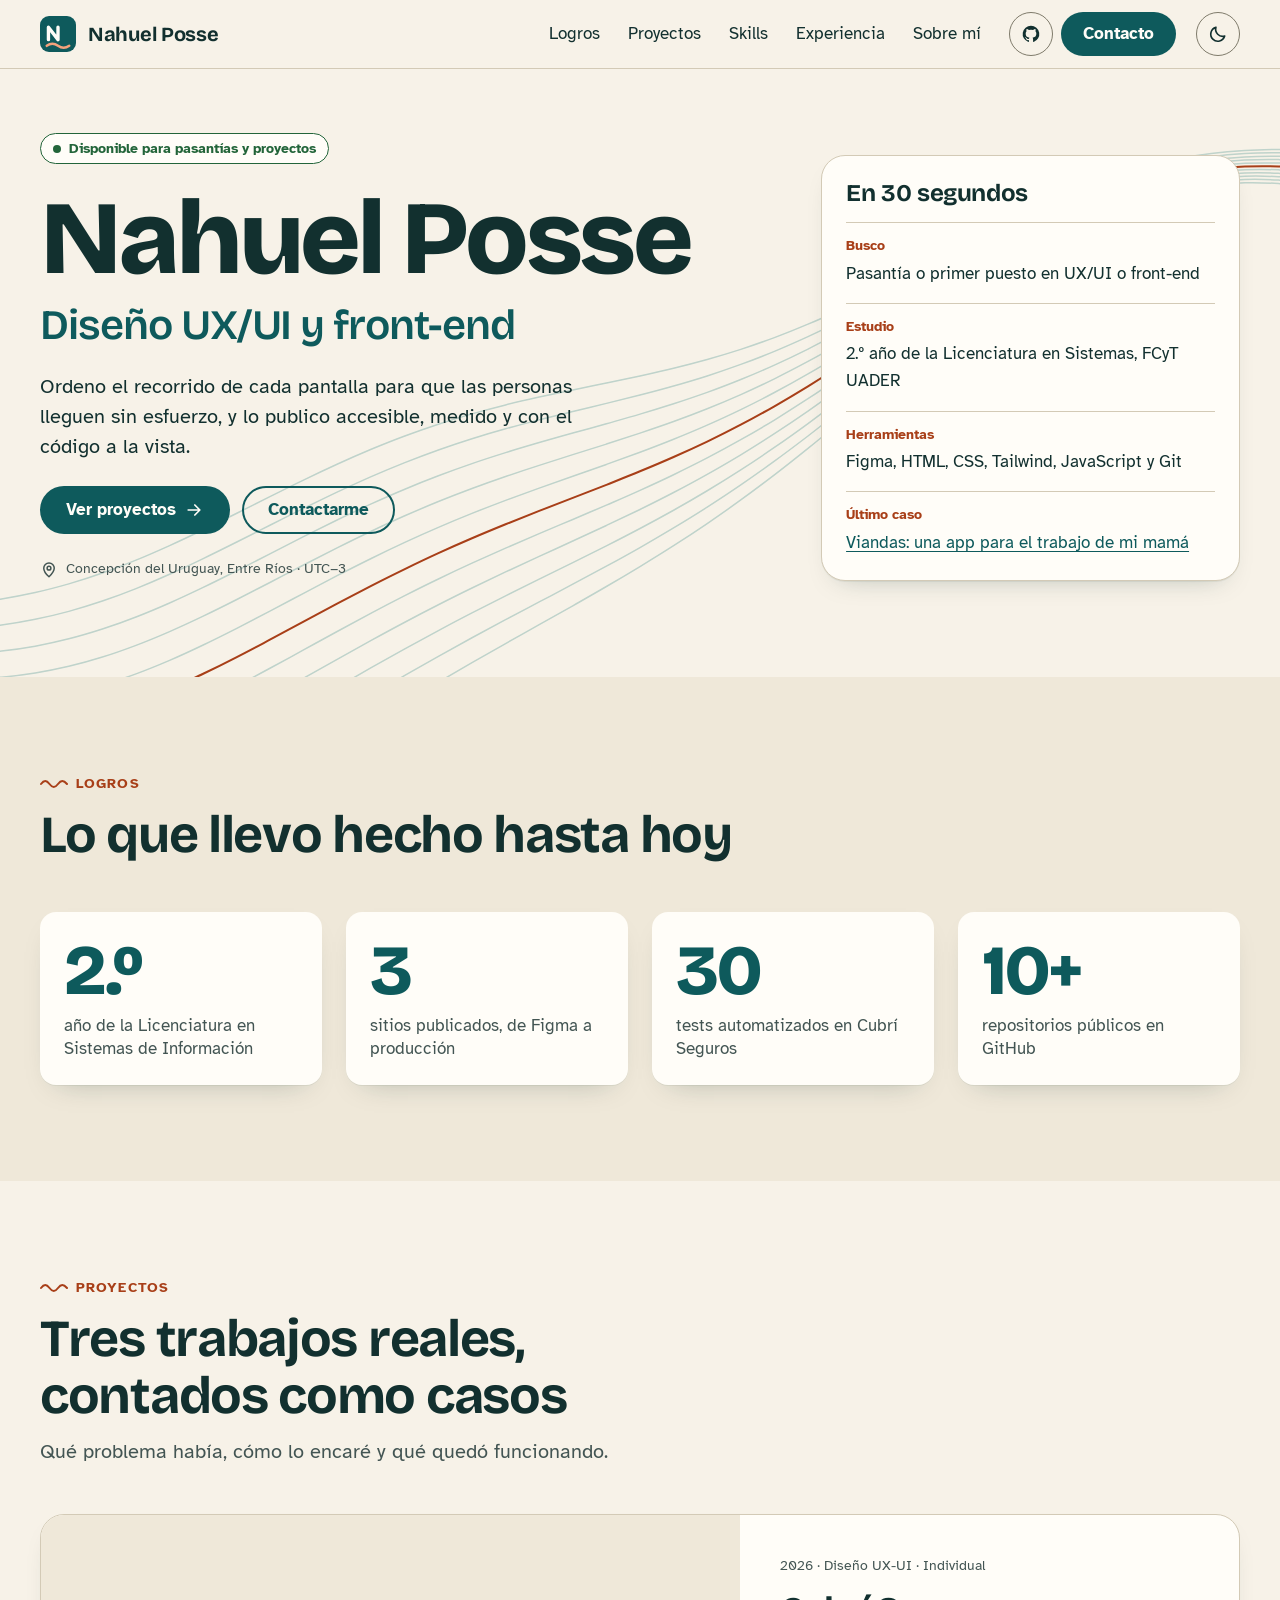
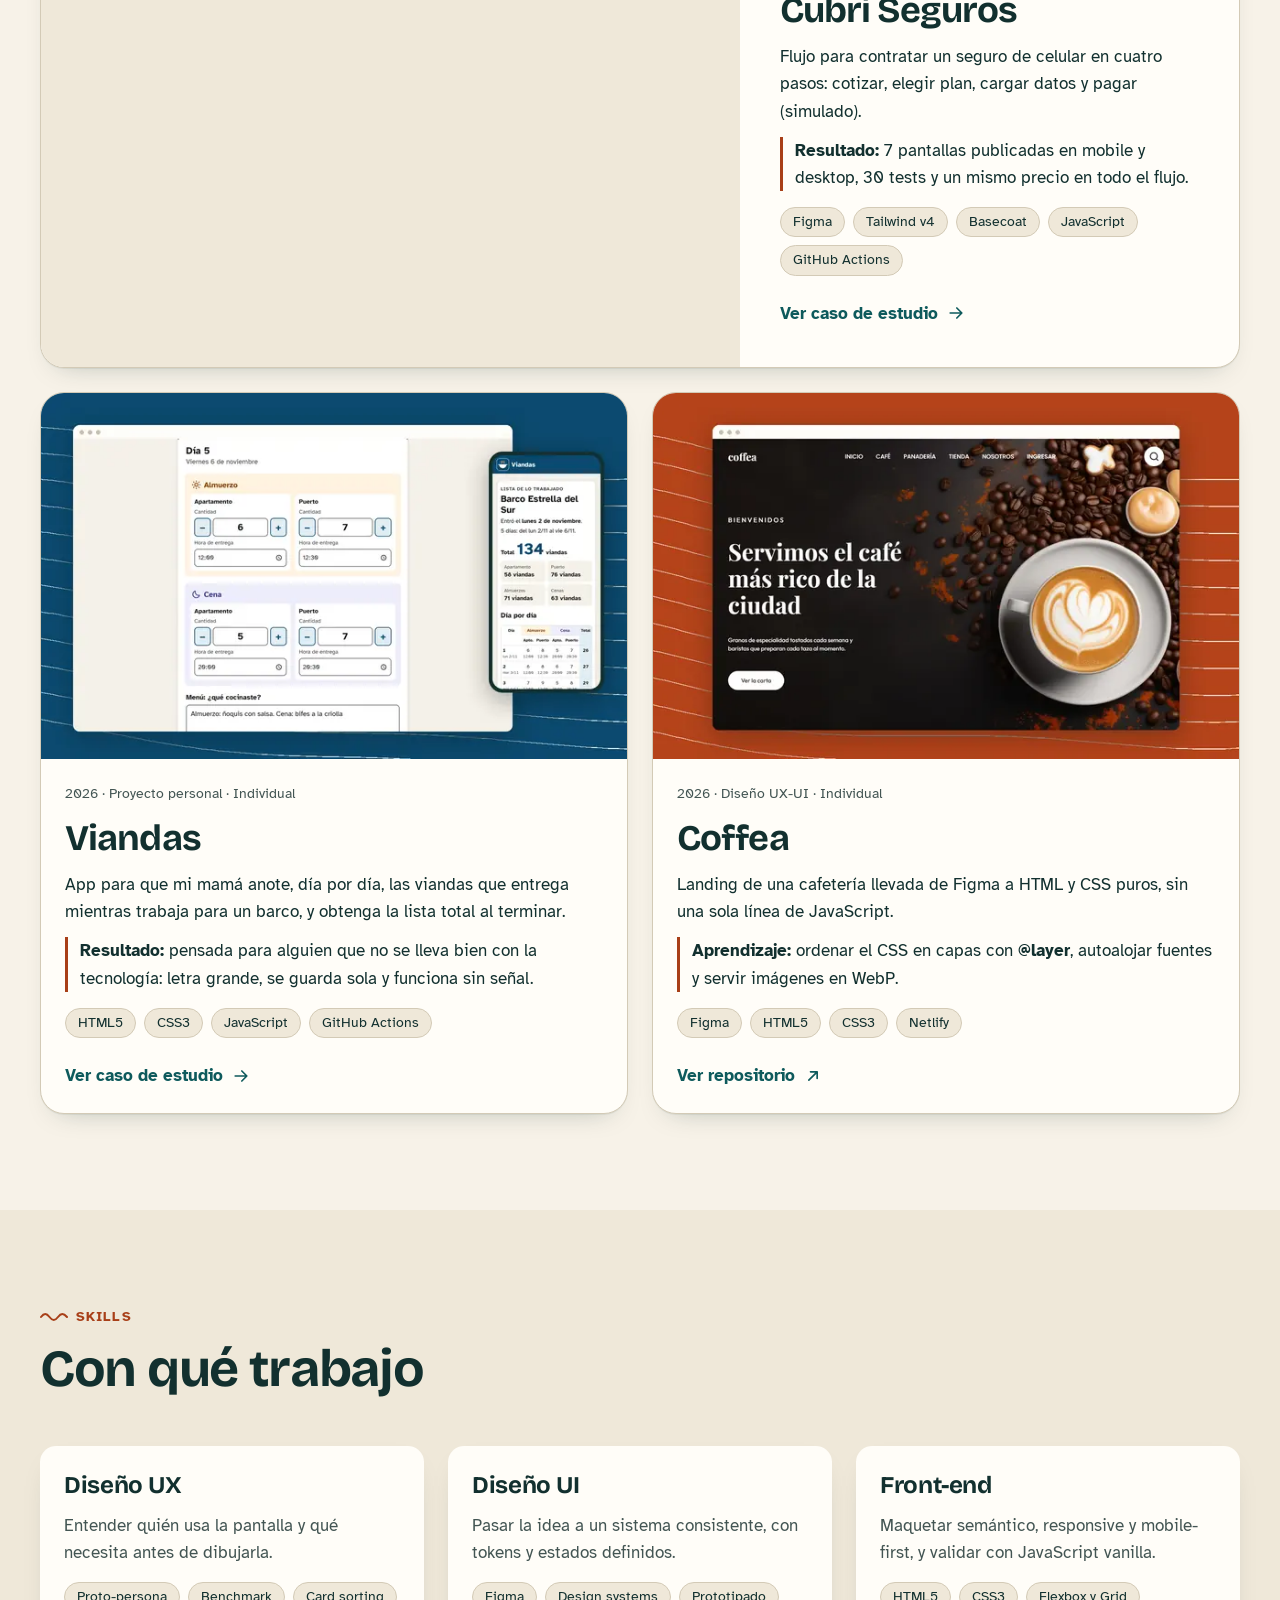
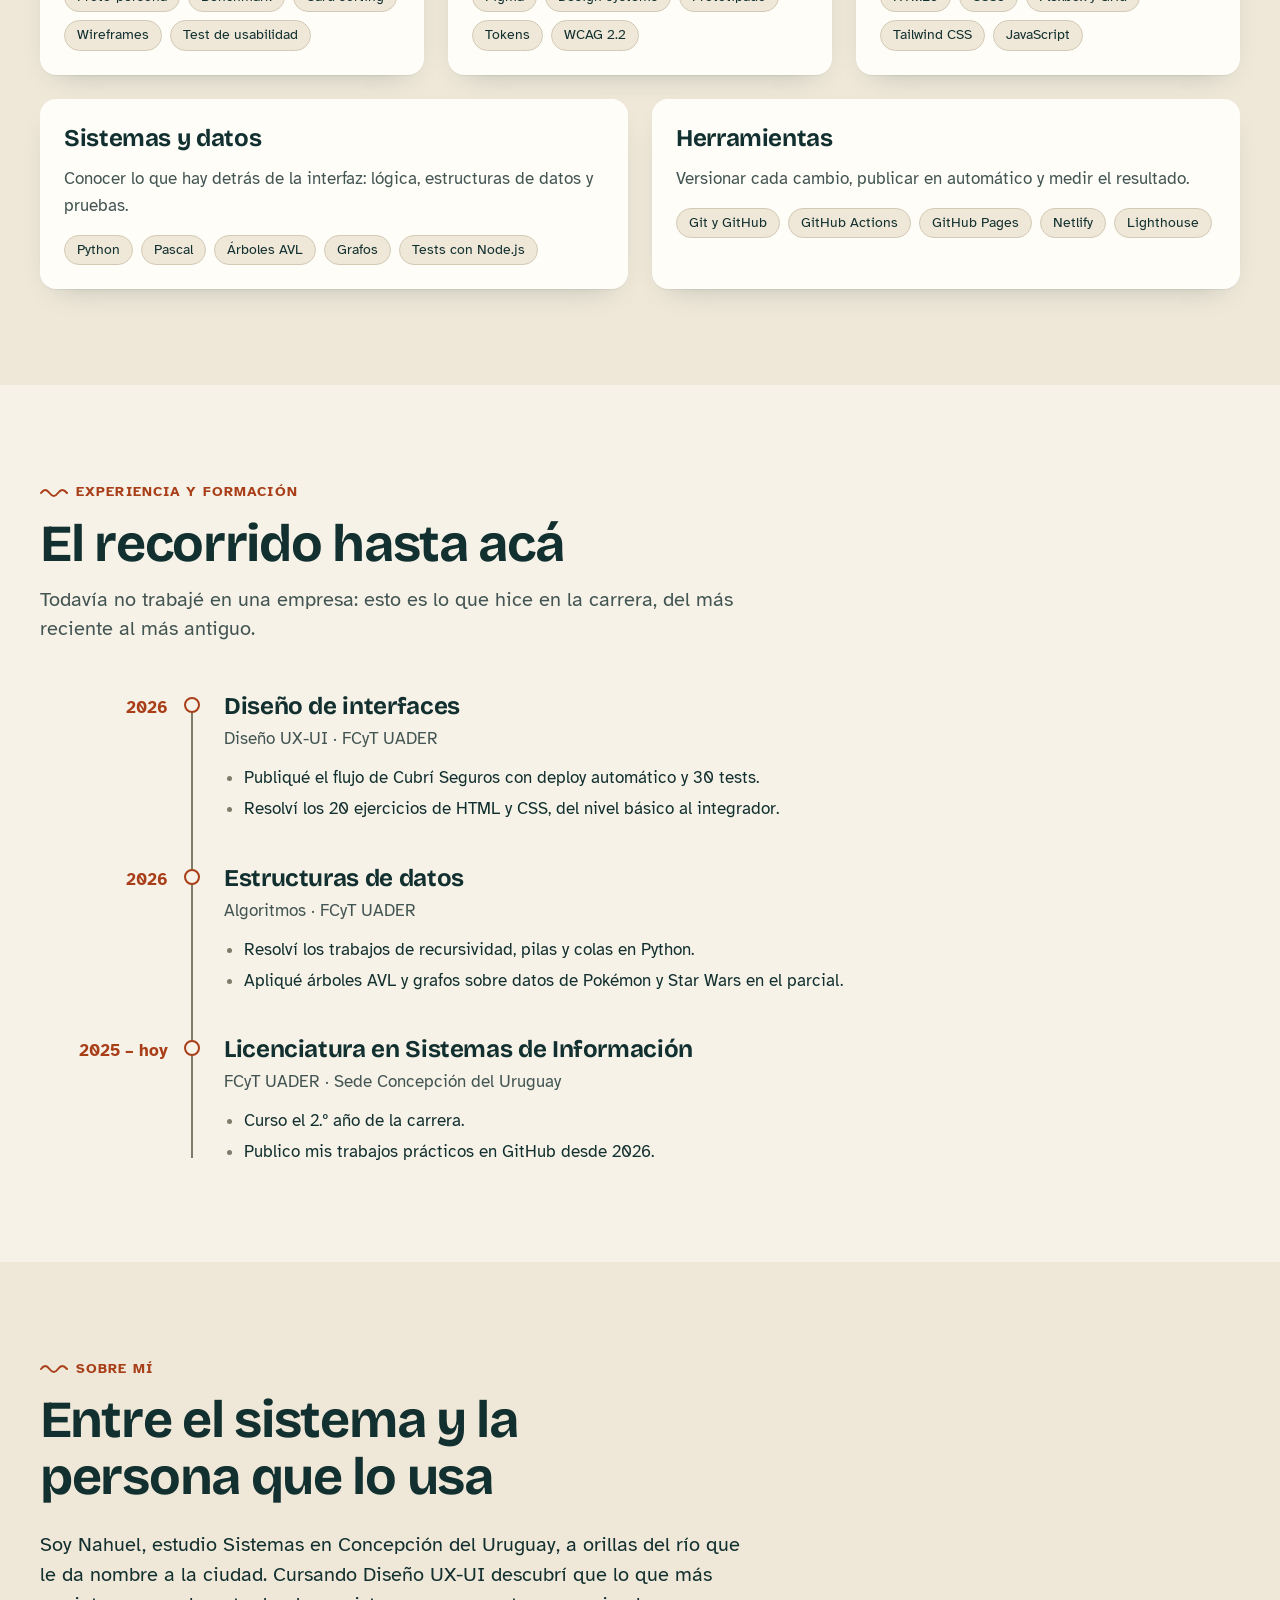
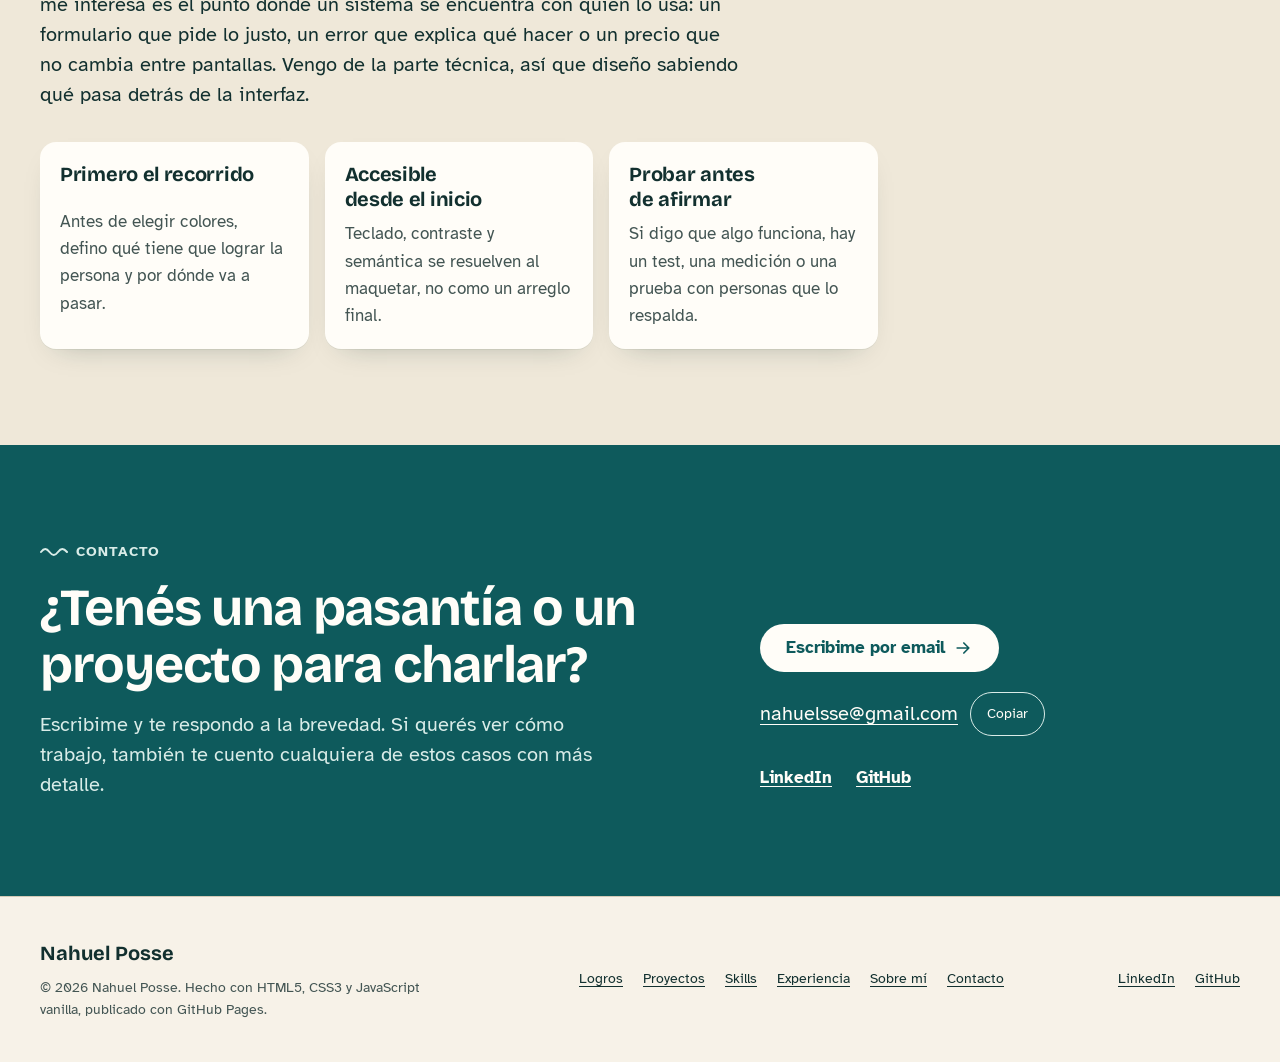
==== commit af24c144: "Reemplazar el caso de este portfolio por Viandas, la app para mi mamá El portfolio ya no se presenta" ====
--- a/index.html
+++ b/index.html
@@ -106,7 +106,7 @@
             </div>
             <div>
               <dt>Último caso</dt>
-              <dd><a href="casos/cubri-seguros.html">Cubrí Seguros: contratar en 4 pasos</a></dd>
+              <dd><a href="casos/viandas.html">Viandas: una app para el trabajo de mi mamá</a></dd>
             </div>
           </dl>
         </aside>
@@ -173,17 +173,17 @@
 
           <article class="project">
             <div class="project__media">
-              <img src="assets/img/proyectos/cauce-1280.webp" srcset="assets/img/proyectos/cauce-640.webp 640w, assets/img/proyectos/cauce-1280.webp 1280w" sizes="(min-width: 768px) 50vw, 100vw" width="1280" height="800" alt="Inicio de este portfolio en desktop y en celular, con el nombre, el rol y la ficha En 30 segundos." loading="lazy" decoding="async">
+              <img src="assets/img/proyectos/viandas-1280.webp" srcset="assets/img/proyectos/viandas-640.webp 640w, assets/img/proyectos/viandas-1280.webp 1280w" sizes="(min-width: 768px) 50vw, 100vw" width="1280" height="800" alt="Viandas en desktop y en celular: un día con almuerzo y cena en Apartamento y Puerto, y la lista del barco con el total de viandas." loading="lazy" decoding="async">
             </div>
             <div class="project__body">
-              <p class="project__meta">2026 · Trabajo final de Diseño UX-UI · Individual</p>
-              <h3 class="project__title"><a class="project__link" href="casos/cauce.html">Este portfolio</a></h3>
-              <p>El sitio que estás viendo, diseñado para alguien que tiene 30 segundos: del usuario objetivo al deploy automático.</p>
-              <p class="project__result"><strong>Resultado:</strong> 100 en las 4 categorías de Lighthouse mobile y sin violaciones de axe.</p>
+              <p class="project__meta">2026 · Proyecto personal · Individual</p>
+              <h3 class="project__title"><a class="project__link" href="casos/viandas.html">Viandas</a></h3>
+              <p>App para que mi mamá anote, día por día, las viandas que entrega mientras trabaja para un barco, y obtenga la lista total al terminar.</p>
+              <p class="project__result"><strong>Resultado:</strong> pensada para alguien que no se lleva bien con la tecnología: letra grande, se guarda sola y funciona sin señal.</p>
               <ul class="tags" aria-label="Herramientas">
-                <li class="tag">Figma</li>
                 <li class="tag">HTML5</li>
                 <li class="tag">CSS3</li>
+                <li class="tag">JavaScript</li>
                 <li class="tag">GitHub Actions</li>
               </ul>
               <p class="project__cta" aria-hidden="true">Ver caso de estudio
@@ -216,6 +216,186 @@
       </div>
     </section>
 
+    <section class="section section--tint" id="skills" aria-labelledby="skills-title">
+      <div class="container">
+        <div class="section__head">
+          <p class="eyebrow">Skills</p>
+          <h2 id="skills-title">Con qué trabajo</h2>
+        </div>
+        <div class="skills">
+          <article class="skill">
+            <h3>Diseño UX</h3>
+            <p>Entender quién usa la pantalla y qué necesita antes de dibujarla.</p>
+            <ul class="tags" aria-label="Herramientas de Diseño UX">
+              <li class="tag">Proto-persona</li>
+              <li class="tag">Benchmark</li>
+              <li class="tag">Card sorting</li>
+              <li class="tag">Wireframes</li>
+              <li class="tag">Test de usabilidad</li>
+            </ul>
+          </article>
+          <article class="skill">
+            <h3>Diseño UI</h3>
+            <p>Pasar la idea a un sistema consistente, con tokens y estados definidos.</p>
+            <ul class="tags" aria-label="Herramientas de Diseño UI">
+              <li class="tag">Figma</li>
+              <li class="tag">Design systems</li>
+              <li class="tag">Prototipado</li>
+              <li class="tag">Tokens</li>
+              <li class="tag">WCAG 2.2</li>
+            </ul>
+          </article>
+          <article class="skill">
+            <h3>Front-end</h3>
+            <p>Maquetar semántico, responsive y mobile-first, y validar con JavaScript vanilla.</p>
+            <ul class="tags" aria-label="Herramientas de Front-end">
+              <li class="tag">HTML5</li>
+              <li class="tag">CSS3</li>
+              <li class="tag">Flexbox y Grid</li>
+              <li class="tag">Tailwind CSS</li>
+              <li class="tag">JavaScript</li>
+            </ul>
+          </article>
+          <article class="skill">
+            <h3>Sistemas y datos</h3>
+            <p>Conocer lo que hay detrás de la interfaz: lógica, estructuras de datos y pruebas.</p>
+            <ul class="tags" aria-label="Herramientas de Sistemas y datos">
+              <li class="tag">Python</li>
+              <li class="tag">Pascal</li>
+              <li class="tag">Árboles AVL</li>
+              <li class="tag">Grafos</li>
+              <li class="tag">Tests con Node.js</li>
+            </ul>
+          </article>
+          <article class="skill">
+            <h3>Herramientas</h3>
+            <p>Versionar cada cambio, publicar en automático y medir el resultado.</p>
+            <ul class="tags" aria-label="Herramientas de trabajo">
+              <li class="tag">Git y GitHub</li>
+              <li class="tag">GitHub Actions</li>
+              <li class="tag">GitHub Pages</li>
+              <li class="tag">Netlify</li>
+              <li class="tag">Lighthouse</li>
+            </ul>
+          </article>
+        </div>
+      </div>
+    </section>
+
+    <section class="section" id="experiencia" aria-labelledby="experiencia-title">
+      <div class="container">
+        <div class="section__head">
+          <p class="eyebrow">Experiencia y formación</p>
+          <h2 id="experiencia-title">El recorrido hasta acá</h2>
+          <p class="section__lead">Todavía no trabajé en una empresa: esto es lo que hice en la carrera, del más reciente al más antiguo.</p>
+        </div>
+        <ol class="timeline">
+          <li class="timeline__item">
+            <p class="timeline__period">2026</p>
+            <h3>Diseño de interfaces</h3>
+            <p class="timeline__place">Diseño UX-UI · FCyT UADER</p>
+            <ul class="timeline__achievements">
+              <li>Publiqué el flujo de Cubrí Seguros con deploy automático y 30 tests.</li>
+              <li>Resolví los 20 ejercicios de HTML y CSS, del nivel básico al integrador.</li>
+            </ul>
+          </li>
+          <li class="timeline__item">
+            <p class="timeline__period">2026</p>
+            <h3>Estructuras de datos</h3>
+            <p class="timeline__place">Algoritmos · FCyT UADER</p>
+            <ul class="timeline__achievements">
+              <li>Resolví los trabajos de recursividad, pilas y colas en Python.</li>
+              <li>Apliqué árboles AVL y grafos sobre datos de Pokémon y Star Wars en el parcial.</li>
+            </ul>
+          </li>
+          <li class="timeline__item">
+            <p class="timeline__period">2025 – hoy</p>
+            <h3>Licenciatura en Sistemas de Información</h3>
+            <p class="timeline__place">FCyT UADER · Sede Concepción del Uruguay</p>
+            <ul class="timeline__achievements">
+              <li>Curso el 2.º año de la carrera.</li>
+              <li>Publico mis trabajos prácticos en GitHub desde 2026.</li>
+            </ul>
+          </li>
+        </ol>
+      </div>
+    </section>
+
+    <section class="section section--tint" id="sobre-mi" aria-labelledby="sobre-title">
+      <div class="container about">
+        <div class="about__text">
+          <div class="section__head about__head">
+            <p class="eyebrow">Sobre mí</p>
+            <h2 id="sobre-title">Entre el sistema y la persona que lo usa</h2>
+          </div>
+          <p class="about__intro">Soy Nahuel, estudio Sistemas en Concepción del Uruguay, a orillas del río que le da nombre a la ciudad. Cursando Diseño UX-UI descubrí que lo que más me interesa es el punto donde un sistema se encuentra con quien lo usa: un formulario que pide lo justo, un error que explica qué hacer o un precio que no cambia entre pantallas. Vengo de la parte técnica, así que diseño sabiendo qué pasa detrás de la interfaz.</p>
+          <ul class="principles">
+            <li class="principle">
+              <h3>Primero el recorrido</h3>
+              <p>Antes de elegir colores, defino qué tiene que lograr la persona y por dónde va a pasar.</p>
+            </li>
+            <li class="principle">
+              <h3>Accesible desde el inicio</h3>
+              <p>Teclado, contraste y semántica se resuelven al maquetar, no como un arreglo final.</p>
+            </li>
+            <li class="principle">
+              <h3>Probar antes de afirmar</h3>
+              <p>Si digo que algo funciona, hay un test, una medición o una prueba con personas que lo respalda.</p>
+            </li>
+          </ul>
+        </div>
+        <figure class="about__portrait">
+          <img src="assets/img/retrato.svg" width="480" height="600" alt="Ilustración de un retrato de Nahuel dibujado con líneas de nivel, como las de un mapa, sobre un fondo verde azulado con ondas de río." loading="lazy" decoding="async">
+        </figure>
+      </div>
+    </section>
+
+    <section class="contact" id="contacto" aria-labelledby="contacto-title">
+      <div class="container contact__grid">
+        <div class="contact__copy">
+          <p class="eyebrow eyebrow--light">Contacto</p>
+          <h2 id="contacto-title">¿Tenés una pasantía o un proyecto para charlar?</h2>
+          <p class="contact__lead">Escribime y te respondo a la brevedad. Si querés ver cómo trabajo, también te cuento cualquiera de estos casos con más detalle.</p>
+        </div>
+        <div class="contact__actions">
+          <a class="btn btn--light" href="mailto:nahuelsse@gmail.com?subject=Contacto%20desde%20tu%20portfolio">Escribime por email
+            <svg viewBox="0 0 24 24" fill="none" stroke="currentColor" stroke-width="2" stroke-linecap="round" stroke-linejoin="round" aria-hidden="true"><path d="M5 12h14M13 6l6 6-6 6"/></svg>
+          </a>
+          <div class="contact__email">
+            <a href="mailto:nahuelsse@gmail.com">nahuelsse@gmail.com</a>
+            <button class="contact__copy-btn" type="button" data-copy="nahuelsse@gmail.com" hidden>Copiar</button>
+            <span class="contact__status" data-copy-status role="status"></span>
+          </div>
+          <ul class="contact__social">
+            <li><a href="https://www.linkedin.com/in/nahuel-posse-758890449/" target="_blank" rel="noopener noreferrer">LinkedIn<span class="sr-only"> (abre en otra pestaña)</span></a></li>
+            <li><a href="https://github.com/nahux-controlz" target="_blank" rel="noopener noreferrer">GitHub<span class="sr-only"> (abre en otra pestaña)</span></a></li>
+          </ul>
+        </div>
+      </div>
+    </section>
   </main>
+
+  <footer class="site-footer">
+    <div class="container site-footer__grid">
+      <div class="site-footer__brand">
+        <p class="site-footer__name">Nahuel Posse</p>
+        <p>© <span data-year>2026</span> Nahuel Posse. Hecho con HTML5, CSS3 y JavaScript vanilla, publicado con GitHub Pages.</p>
+      </div>
+      <nav aria-label="Navegación del pie de página">
+        <ul class="site-footer__links">
+          <li><a href="#logros">Logros</a></li>
+          <li><a href="#proyectos">Proyectos</a></li>
+          <li><a href="#skills">Skills</a></li>
+          <li><a href="#experiencia">Experiencia</a></li>
+          <li><a href="#sobre-mi">Sobre mí</a></li>
+          <li><a href="#contacto">Contacto</a></li>
+        </ul>
+      </nav>
+      <ul class="site-footer__links site-footer__links--social" aria-label="Redes">
+        <li><a href="https://www.linkedin.com/in/nahuel-posse-758890449/" target="_blank" rel="noopener noreferrer">LinkedIn<span class="sr-only"> (abre en otra pestaña)</span></a></li>
+        <li><a href="https://github.com/nahux-controlz" target="_blank" rel="noopener noreferrer">GitHub<span class="sr-only"> (abre en otra pestaña)</span></a></li>
+      </ul>
+    </div>
+  </footer>
 </body>
 </html>
--- a/css/main.css
+++ b/css/main.css
@@ -495,3 +495,297 @@
 @media (min-width: 1280px) {
   .project--featured .project__body { padding: var(--sp-10); }
 }
+
+/* ==========================================================================
+   Skills
+   ========================================================================== */
+.skills { display: grid; gap: var(--sp-4); }
+.skill {
+  display: flex;
+  flex-direction: column;
+  gap: var(--sp-3);
+  padding: var(--sp-6);
+  border-radius: var(--radius-md);
+  background: var(--color-surface);
+  box-shadow: var(--shadow-card);
+}
+.skill p { color: var(--color-ink-soft); }
+.skill .tags { margin-top: var(--sp-1); }
+
+@media (min-width: 768px) {
+  .skills { grid-template-columns: repeat(2, minmax(0, 1fr)); gap: var(--sp-6); }
+}
+@media (min-width: 1280px) {
+  .skills { grid-template-columns: repeat(6, minmax(0, 1fr)); }
+  .skill { grid-column: span 2; }
+  .skill:nth-child(n + 4) { grid-column: span 3; }
+}
+
+/* ==========================================================================
+   Experiencia: la línea de tiempo es el cauce
+   ========================================================================== */
+.timeline { position: relative; display: grid; gap: var(--sp-8); max-width: 54rem; }
+.timeline::before {
+  content: "";
+  position: absolute;
+  top: var(--sp-2);
+  bottom: var(--sp-2);
+  left: 7px;
+  width: 2px;
+  background: var(--color-line-strong);
+}
+.timeline__item { position: relative; display: grid; gap: var(--sp-1); padding-left: var(--sp-8); }
+.timeline__item::before {
+  content: "";
+  position: absolute;
+  top: 6px;
+  left: 0;
+  width: 16px;
+  height: 16px;
+  border: 2px solid var(--color-secondary);
+  border-radius: 50%;
+  background: var(--color-bg);
+  transition: background-color var(--dur) var(--ease), transform var(--dur) var(--ease);
+}
+.timeline__item.is-reached::before { background: var(--color-secondary); transform: scale(1.1); }
+html:not(.js) .timeline__item::before { background: var(--color-secondary); }
+
+.timeline__period { color: var(--color-secondary); font-size: var(--fs-sm); font-weight: 700; }
+.timeline__place { color: var(--color-ink-soft); }
+.timeline__achievements { display: grid; gap: var(--sp-1); margin-top: var(--sp-2); padding-left: var(--sp-5); list-style: disc; }
+.timeline__achievements li::marker { color: var(--color-line-strong); }
+
+@media (min-width: 1024px) {
+  .timeline { max-width: none; gap: var(--sp-10); }
+  .timeline::before { left: calc(9rem + 7px); }
+  .timeline__item { grid-template-columns: 8rem 1fr; column-gap: calc(var(--sp-4) + var(--sp-10)); padding-left: 0; }
+  .timeline__item::before { left: 9rem; }
+  .timeline__period { grid-row: 1 / span 3; padding-top: 3px; font-size: var(--fs-base); text-align: right; }
+  .timeline__item > :not(.timeline__period) { grid-column: 2; }
+}
+
+/* ==========================================================================
+   Sobre mí
+   ========================================================================== */
+.about { display: grid; gap: var(--sp-10); }
+.about__head { margin-bottom: var(--sp-6); }
+.about__intro { max-width: 44rem; font-size: var(--fs-md); line-height: 1.5; }
+.principles { display: grid; gap: var(--sp-4); margin-top: var(--sp-8); }
+.principle {
+  display: grid;
+  gap: var(--sp-2);
+  padding: var(--sp-5);
+  border-radius: var(--radius-md);
+  background: var(--color-surface);
+  box-shadow: var(--shadow-card);
+}
+.principle h3 { font-size: var(--fs-md); }
+.principle p { color: var(--color-ink-soft); }
+.about__portrait { max-width: 22rem; margin: 0; }
+.about__portrait img { width: 100%; border-radius: var(--radius-lg); }
+
+@media (min-width: 768px) {
+  .principles { grid-template-columns: repeat(3, minmax(0, 1fr)); }
+}
+@media (min-width: 1024px) {
+  .about { grid-template-columns: minmax(0, 8fr) minmax(0, 3fr); align-items: start; gap: var(--sp-12); }
+  .about__portrait { position: sticky; top: calc(var(--header-h) + var(--sp-6)); }
+}
+
+/* ==========================================================================
+   Contacto
+   ========================================================================== */
+.contact {
+  padding-block: var(--sp-16);
+  background: var(--color-contact-bg);
+  color: var(--color-contact-ink);
+}
+.contact__grid { display: grid; gap: var(--sp-8); }
+.contact__copy { display: grid; gap: var(--sp-4); }
+.contact__lead { max-width: 36rem; color: var(--color-contact-soft); font-size: var(--fs-md); line-height: 1.5; }
+.eyebrow--light { color: var(--color-contact-soft); }
+
+.contact a { color: var(--color-contact-ink); }
+.contact a:hover { color: var(--color-contact-ink); text-decoration-thickness: 2px; }
+.contact a:active { color: var(--color-contact-soft); }
+.contact :focus-visible { outline-color: var(--color-contact-ink); }
+
+.contact__actions { display: grid; justify-items: start; align-content: start; gap: var(--sp-5); }
+.contact .btn--light { background: var(--color-contact-ink); color: var(--color-contact-bg); text-decoration: none; }
+.contact .btn--light:hover { background: var(--color-contact-soft); color: var(--color-contact-bg); }
+.contact .btn--light:active { background: var(--color-surface-2); color: var(--color-contact-bg); }
+:root[data-theme="dark"] .contact .btn--light:active { color: var(--color-ink); }
+
+.contact__email { display: flex; flex-wrap: wrap; align-items: center; gap: var(--sp-2) var(--sp-3); font-size: var(--fs-md); }
+.contact__copy-btn {
+  min-height: 44px;
+  padding: var(--sp-1) var(--sp-4);
+  border: 1px solid var(--color-contact-soft);
+  border-radius: var(--radius-full);
+  background: transparent;
+  color: var(--color-contact-ink);
+  font: inherit;
+  font-size: var(--fs-sm);
+  cursor: pointer;
+  transition: background-color var(--dur-fast) var(--ease), color var(--dur-fast) var(--ease);
+}
+.contact__copy-btn:hover { background: var(--color-contact-ink); color: var(--color-contact-bg); }
+.contact__copy-btn:active { background: var(--color-contact-soft); color: var(--color-contact-bg); }
+.contact__status { font-size: var(--fs-sm); font-weight: 700; }
+.contact__status:empty { display: none; }
+
+.contact__social { display: flex; flex-wrap: wrap; gap: var(--sp-2) var(--sp-6); }
+.contact__social a { display: inline-flex; align-items: center; min-height: 44px; font-weight: 700; }
+
+@media (min-width: 768px) {
+  .contact { padding-block: var(--sp-24); }
+}
+@media (min-width: 1024px) {
+  .contact__grid { grid-template-columns: minmax(0, 7fr) minmax(0, 5fr); gap: var(--sp-12); align-items: end; }
+}
+
+/* ==========================================================================
+   Footer
+   ========================================================================== */
+.site-footer { padding-block: var(--sp-10); border-top: 1px solid var(--color-line); color: var(--color-ink-soft); font-size: var(--fs-sm); }
+.site-footer__grid { display: grid; gap: var(--sp-6); }
+.site-footer__brand { display: grid; gap: var(--sp-2); max-width: 26rem; }
+.site-footer__name { color: var(--color-ink); font-family: var(--font-display); font-size: var(--fs-md); font-weight: 700; }
+.site-footer__links { display: flex; flex-wrap: wrap; gap: 0 var(--sp-5); }
+.site-footer__links a { display: inline-flex; align-items: center; min-height: 44px; color: var(--color-ink); }
+.site-footer__links a:hover { color: var(--color-primary); }
+.site-footer__links a:active { color: var(--color-primary-active); }
+
+@media (min-width: 1024px) {
+  .site-footer__grid { grid-template-columns: minmax(0, 5fr) minmax(0, 5fr) auto; align-items: center; }
+}
+
+/* ==========================================================================
+   Sin animaciones para quien lo pidió
+   ========================================================================== */
+@media (prefers-reduced-motion: reduce) {
+  html { scroll-behavior: auto; }
+  *, *::before, *::after {
+    animation-duration: 0.01ms !important;
+    animation-iteration-count: 1 !important;
+    transition-duration: 0.01ms !important;
+  }
+  .project:hover, .project:active { transform: none; }
+  .project:hover .project__media img { transform: none; }
+}
+
+/* ==========================================================================
+   Páginas de caso de estudio
+   ========================================================================== */
+.back-link {
+  display: inline-flex;
+  align-items: center;
+  gap: var(--sp-2);
+  min-height: 44px;
+  padding-inline: var(--sp-2);
+  color: var(--color-ink);
+  font-weight: 700;
+  text-decoration: none;
+}
+.back-link svg { width: 20px; height: 20px; transition: transform var(--dur) var(--ease); }
+.back-link:hover { color: var(--color-primary); }
+.back-link:hover svg { transform: translateX(-3px); }
+.back-link:active { color: var(--color-primary-active); }
+
+.case-hero { padding-block: var(--sp-12) var(--sp-8); }
+.case-hero .container { display: grid; justify-items: start; gap: var(--sp-4); }
+.case-hero__title {
+  max-width: 54rem;
+  font-size: clamp(2.25rem, 1.6rem + 3vw, 4rem);
+  font-weight: 800;
+  line-height: 1.04;
+  letter-spacing: -0.035em;
+}
+.case-hero__lead { max-width: 40rem; color: var(--color-ink-soft); font-size: var(--fs-md); line-height: 1.45; }
+
+.case-facts { display: grid; gap: var(--sp-4); width: 100%; margin-top: var(--sp-4); padding-top: var(--sp-5); border-top: 1px solid var(--color-line); }
+.case-facts dt { color: var(--color-secondary); font-size: var(--fs-sm); font-weight: 700; }
+.case-facts__links { display: flex; flex-wrap: wrap; gap: 0 var(--sp-4); }
+.case-facts__links a { display: inline-flex; align-items: center; min-height: 44px; }
+
+.case-cover { width: 100%; border-radius: var(--radius-lg); }
+
+.case-body { display: grid; justify-items: center; gap: var(--sp-16); padding-block: var(--sp-16); }
+.case-section { display: grid; gap: var(--sp-4); width: 100%; max-width: 46rem; }
+.case-section--wide { max-width: none; }
+.case-section--wide > h2,
+.case-section--wide > .case-step { width: 100%; max-width: 46rem; margin-inline: auto; }
+.case-step { color: var(--color-secondary); font-size: var(--fs-sm); font-weight: 700; letter-spacing: 0.08em; text-transform: uppercase; }
+.case-section h3 { margin-top: var(--sp-4); }
+.case-section code { font-family: inherit; font-weight: 700; }
+
+.case-list { display: grid; gap: var(--sp-4); padding-left: var(--sp-6); list-style: decimal; }
+.case-list li::marker { color: var(--color-secondary); font-weight: 700; }
+
+.case-figure { display: grid; align-content: start; gap: var(--sp-3); margin: 0; }
+.case-figure img { width: 100%; border: 1px solid var(--color-line); border-radius: var(--radius-md); background: var(--color-surface); }
+.case-figure figcaption { color: var(--color-ink-soft); }
+.case-figure figcaption strong { color: var(--color-ink); }
+.case-figure--narrow { width: 100%; max-width: 46rem; margin-inline: auto; }
+.case-grid { display: grid; gap: var(--sp-6); margin-block: var(--sp-4); }
+
+.case-decisions { display: grid; gap: var(--sp-4); margin-top: var(--sp-4); }
+.case-decisions li { padding: var(--sp-5); border-radius: var(--radius-md); background: var(--color-surface-2); }
+
+.case-stats { display: grid; gap: var(--sp-3); }
+.case-stats li { display: flex; align-items: baseline; gap: var(--sp-3); padding-block: var(--sp-3); border-bottom: 1px solid var(--color-line); }
+.case-stats__value {
+  flex: none;
+  min-width: 4.5rem;
+  color: var(--color-primary);
+  font-family: var(--font-display);
+  font-size: var(--fs-xl);
+  font-weight: 800;
+  letter-spacing: -0.03em;
+}
+
+.case-next { display: grid; gap: var(--sp-2); width: 100%; max-width: 46rem; padding-top: var(--sp-8); border-top: 2px solid var(--color-ink); }
+.case-next p { color: var(--color-ink-soft); font-size: var(--fs-sm); }
+.case-next a {
+  display: flex;
+  align-items: center;
+  justify-content: space-between;
+  gap: var(--sp-4);
+  color: var(--color-ink);
+  font-family: var(--font-display);
+  font-size: var(--fs-lg);
+  font-weight: 700;
+  line-height: 1.2;
+  letter-spacing: -0.02em;
+  text-decoration: none;
+}
+.case-next svg { flex: none; width: 28px; height: 28px; color: var(--color-primary); transition: transform var(--dur) var(--ease); }
+.case-next a:hover { color: var(--color-primary); }
+.case-next a:hover svg { transform: translateX(6px); }
+.case-next a:active { color: var(--color-primary-active); }
+
+@media (min-width: 768px) {
+  .case-facts { grid-template-columns: repeat(2, minmax(0, 1fr)); }
+  .case-grid { grid-template-columns: repeat(2, minmax(0, 1fr)); }
+  .case-decisions { grid-template-columns: repeat(2, minmax(0, 1fr)); }
+  .case-hero { padding-block: var(--sp-16) var(--sp-10); }
+  .case-body { gap: var(--sp-24); padding-block: var(--sp-24); }
+}
+@media (min-width: 1280px) {
+  .case-facts { grid-template-columns: repeat(4, minmax(0, 1fr)); }
+}
+
+/* ==========================================================================
+   Página 404
+   ========================================================================== */
+.not-found__main { display: grid; align-content: center; justify-items: start; gap: var(--sp-5); min-height: 100vh; padding-block: var(--sp-12); }
+.not-found__code {
+  color: var(--color-primary);
+  font-family: var(--font-display);
+  font-size: clamp(6rem, 4rem + 12vw, 12rem);
+  font-weight: 800;
+  line-height: 0.9;
+  letter-spacing: -0.05em;
+}
+.not-found h1 { font-size: var(--fs-2xl); line-height: 1.1; letter-spacing: -0.025em; }
+.not-found__lead { max-width: 34rem; font-size: var(--fs-md); line-height: 1.5; }
